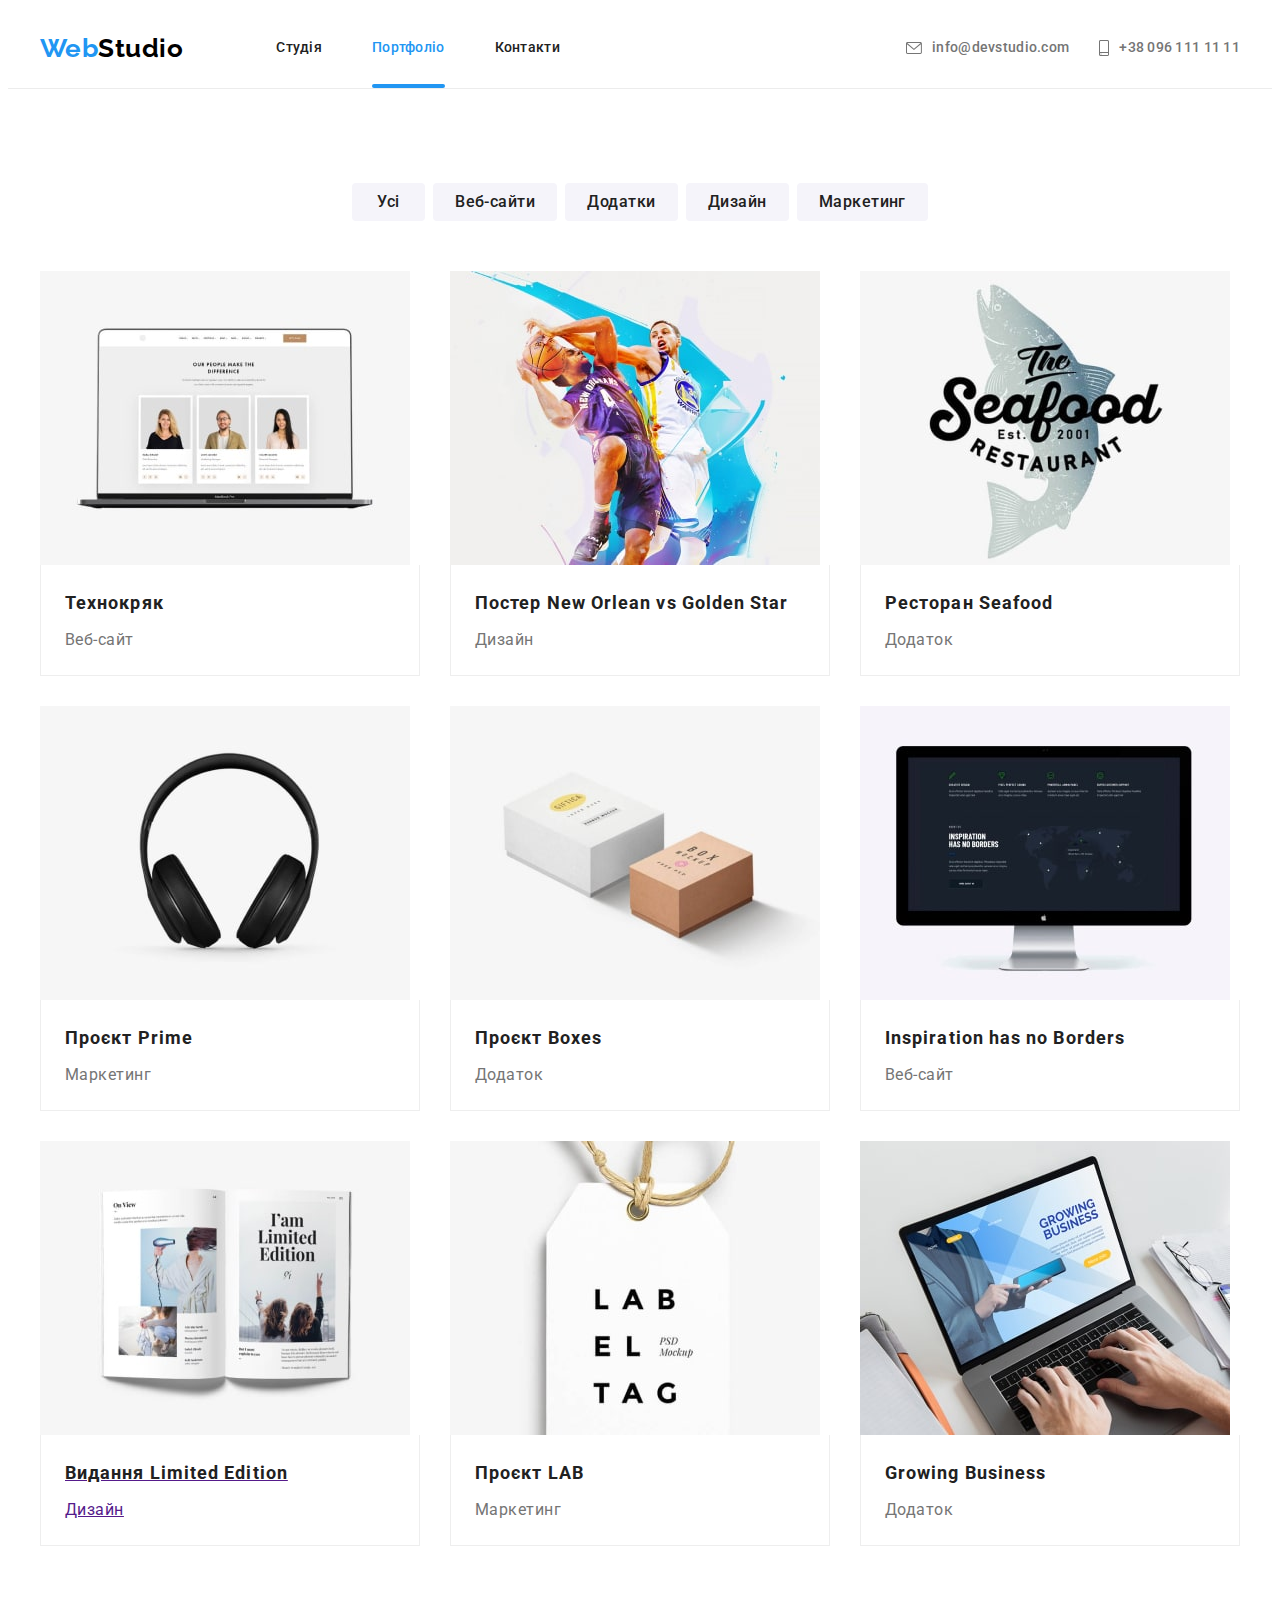
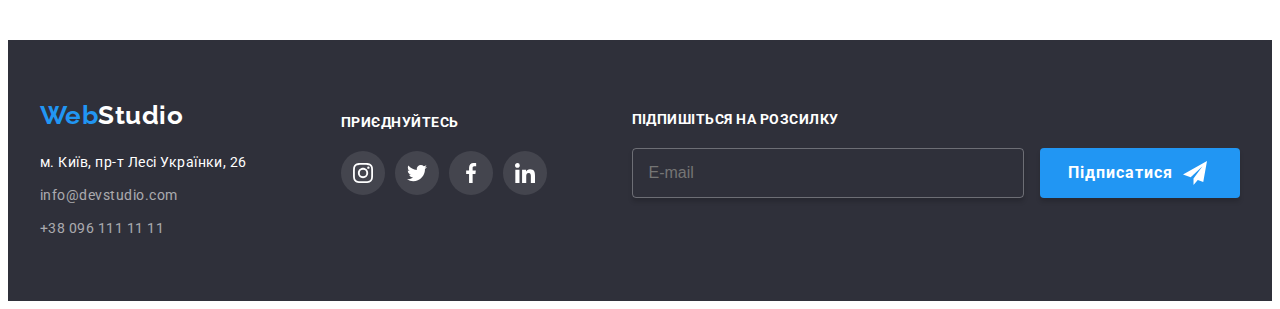
==== portfolio.html @ 0a5b75b0 "transffered files" ====
<!DOCTYPE html>
<html lang="uk">
  <head>
    <meta charset="UTF-8" />
    <meta http-equiv="X-UA-Compatible" content="IE=edge" />
    <meta name="viewport" content="width=device-width, initial-scale=1.0" />
    <title>Портфоліо</title>

    <link rel="preconnect" href="https://fonts.googleapis.com" />
    <link rel="preconnect" href="https://fonts.gstatic.com" crossorigin />
    <link
      href="https://fonts.googleapis.com/css2?family=Raleway:wght@700&family=Roboto:wght@400;500;700;900&display=swap"
      rel="stylesheet"
    />
    <link
      rel="stylesheet"
      href="https://cdnjs.cloudflare.com/ajax/libs/modern-normalize/1.1.0/modern-normalize.min.css"
      integrity="sha512-wpPYUAdjBVSE4KJnH1VR1HeZfpl1ub8YT/NKx4PuQ5NmX2tKuGu6U/JRp5y+Y8XG2tV+wKQpNHVUX03MfMFn9Q=="
      crossorigin="anonymous"
      referrerpolicy="no-referrer"
    />

    <link rel="stylesheet" href="./css/main.min.css" />
  </head>

  <body>
    <!-- Header -->
    <header class="header-page">
      <div class="container header-page__container">
        <a class="logo header-page__logo" href="./index.html"
          ><span class="logo__accent">Web</span>Studio</a
        >

        <nav>
          <ul class="header-page__list">
            <li class="header-page__item">
              <a class="header-page__link" href="./index.html">Студія</a>
            </li>
            <li class="header-page__item">
              <a class="header-page__link header-page__link--current" href="./portfolio.html"
                >Портфоліо</a
              >
            </li>
            <li class="header-page__item">
              <a class="header-page__link" href="#address">Контакти</a>
            </li>
          </ul>
        </nav>

        <ul class="header-page__list header-page__list--second">
          <li class="header-page__item header-page__item--second">
            <a class="header-page__link header-page__link--second" href="mailto:info@devstudio.com">
              <svg class="header-page__icon" width="16" height="12">
                <use href="./images/icons.svg#icon-envelope"></use>
              </svg>
              info@devstudio.com</a
            >
          </li>
          <li class="header-page__item header-page__item--second">
            <a class="header-page__link header-page__link--second" href="tel:+380961111111">
              <svg class="header-page__icon" width="10" height="16">
                <use href="./images/icons.svg#icon-smartphone"></use>
              </svg>
              <span>+38 096 111 11 11</span></a
            >
          </li>
        </ul>
      </div>
    </header>

    <!-- Portfolio section  -->
    <main>
      <section class="section-portfolio">
        <div class="container">
          <h2 class="section-portfolio__title">Портфоліо</h2>
          <!-- btn filters -->
          <ul class="filter_list">
            <li class="filter_item">
              <button class="filter_btn" type="button">Усі</button>
            </li>
            <li class="filter_item">
              <button class="filter_btn" type="button">Веб-сайти</button>
            </li>
            <li class="filter_item">
              <button class="filter_btn" type="button">Додатки</button>
            </li>
            <li class="filter_item">
              <button class="filter_btn" type="button">Дизайн</button>
            </li>
            <li class="filter_item">
              <button class="filter_btn" type="button">Маркетинг</button>
            </li>
          </ul>

          <ul class="portfolio-card__list">
            <li class="portfolio-card__item">
              <a class="portfolio-card__link" href="">
                <div class="portfolio-card__figure">
                  <img
                    class="portfolio-card__img"
                    src="./images/portfolio/portfolio-laptop.jpg"
                    alt="Ноутбук"
                    width="370"
                  />
                  <p class="portfolio-card__overlay">
                    Ресурс пропонує комплексні пропозиції з різним рівнем функціоналу та сервісів.
                    Все це дозволить відвідувачу отримати вичерпні відомості про компанію чи
                    приватну особу.
                  </p>
                </div>

                <div class="portfolio-card__body">
                  <h3 class="portfolio-card__title">Технокряк</h3>
                  <p class="portfolio-card__content">Веб-сайт</p>
                </div></a
              >
            </li>

            <li class="portfolio-card__item">
              <a class="portfolio-card__link" href="">
                <div class="portfolio-card__figure">
                  <img
                    class="portfolio-card__img"
                    src="./images/portfolio/portfolio-poster-basket.jpg"
                    alt="Баскетболісти"
                    width="370"
                  />
                  <p class="portfolio-card__overlay">
                    Ресурс пропонує комплексні пропозиції з різним рівнем функціоналу та сервісів.
                    Все це дозволить відвідувачу отримати вичерпні відомості про компанію чи
                    приватну особу.
                  </p>
                </div>
                <div class="portfolio-card__body">
                  <h3 class="portfolio-card__title">Постер New Orlean vs Golden Star</h3>
                  <p class="portfolio-card__content">Дизайн</p>
                </div></a
              >
            </li>

            <li class="portfolio-card__item">
              <a class="portfolio-card__link" href="">
                <div class="portfolio-card__figure">
                  <img
                    class="portfolio-card__img"
                    src="./images/portfolio/portfolio-restaurant.jpg"
                    alt="Ресторан Seafood"
                    width="370"
                  />
                  <p class="portfolio-card__overlay">
                    Ресурс пропонує комплексні пропозиції з різним рівнем функціоналу та сервісів.
                    Все це дозволить відвідувачу отримати вичерпні відомості про компанію чи
                    приватну особу.
                  </p>
                </div>
                <div class="portfolio-card__body">
                  <h3 class="portfolio-card__title">Ресторан Seafood</h3>
                  <p class="portfolio-card__content">Додаток</p>
                </div></a
              >
            </li>

            <li class="portfolio-card__item">
              <a class="portfolio-card__link" href="">
                <div class="portfolio-card__figure">
                  <img
                    class="portfolio-card__img"
                    src="./images/portfolio/portfolio-prime.jpg"
                    alt="Навушники"
                    width="370"
                  />
                  <p class="portfolio-card__overlay">
                    Ресурс пропонує комплексні пропозиції з різним рівнем функціоналу та сервісів.
                    Все це дозволить відвідувачу отримати вичерпні відомості про компанію чи
                    приватну особу.
                  </p>
                </div>
                <div class="portfolio-card__body">
                  <h3 class="portfolio-card__title">Проєкт Prime</h3>
                  <p class="portfolio-card__content">Маркетинг</p>
                </div></a
              >
            </li>

            <li class="portfolio-card__item">
              <a class="portfolio-card__link" href="">
                <div class="portfolio-card__figure">
                  <img
                    class="portfolio-card__img"
                    src="./images/portfolio/portfolio-boxes.jpg"
                    alt="Дві коробки"
                    width="370"
                  />
                  <p class="portfolio-card__overlay">
                    Ресурс пропонує комплексні пропозиції з різним рівнем функціоналу та сервісів.
                    Все це дозволить відвідувачу отримати вичерпні відомості про компанію чи
                    приватну особу.
                  </p>
                </div>
                <div class="portfolio-card__body">
                  <h3 class="portfolio-card__title">Проєкт Boxes</h3>
                  <p class="portfolio-card__content">Додаток</p>
                </div></a
              >
            </li>

            <li class="portfolio-card__item">
              <a class="portfolio-card__link" href="">
                <div class="portfolio-card__figure">
                  <img
                    class="portfolio-card__img"
                    src="./images/portfolio/portfolio-inspiration.jpg"
                    alt="Моноблок iMac"
                    width="370"
                  />
                  <p class="portfolio-card__overlay">
                    Ресурс пропонує комплексні пропозиції з різним рівнем функціоналу та сервісів.
                    Все це дозволить відвідувачу отримати вичерпні відомості про компанію чи
                    приватну особу.
                  </p>
                </div>
                <div class="portfolio-card__body">
                  <h3 class="portfolio-card__title">Inspiration has no Borders</h3>
                  <p class="portfolio-card__content">Веб-сайт</p>
                </div></a
              >
            </li>

            <li class="portfolio-card__item">
              <a class="741" href="">
                <div class="portfolio-card__figure">
                  <img
                    class="portfolio-card__img"
                    src="./images/portfolio/portfolio-limited-edition.jpg"
                    alt="Розгорнута книга"
                    width="370"
                  />
                  <p class="portfolio-card__overlay">
                    Ресурс пропонує комплексні пропозиції з різним рівнем функціоналу та сервісів.
                    Все це дозволить відвідувачу отримати вичерпні відомості про компанію чи
                    приватну особу.
                  </p>
                </div>
                <div class="portfolio-card__body">
                  <h3 class="portfolio-card__title">Видання Limited Edition</h3>
                  <p class="portfolio-card__content">Дизайн</p>
                </div></a
              >
            </li>

            <li class="portfolio-card__item">
              <a class="portfolio-card__link" href="">
                <div class="portfolio-card__figure">
                  <img
                    class="portfolio-card__img"
                    src="./images/portfolio/portfolio-lab.jpg"
                    alt="Бірка"
                    width="370"
                  />
                  <p class="portfolio-card__overlay">
                    Ресурс пропонує комплексні пропозиції з різним рівнем функціоналу та сервісів.
                    Все це дозволить відвідувачу отримати вичерпні відомості про компанію чи
                    приватну особу.
                  </p>
                </div>
                <div class="portfolio-card__body">
                  <h3 class="portfolio-card__title">Проєкт LAB</h3>
                  <p class="portfolio-card__content">Маркетинг</p>
                </div></a
              >
            </li>

            <li class="portfolio-card__item">
              <a class="portfolio-card__link" href="">
                <div class="portfolio-card__figure">
                  <img
                    class="portfolio-card__img"
                    src="./images/portfolio/portfolio-growing.jpg"
                    alt="Ноутбук"
                    width="370"
                  />
                  <p class="portfolio-card__overlay">
                    Ресурс пропонує комплексні пропозиції з різним рівнем функціоналу та сервісів.
                    Все це дозволить відвідувачу отримати вичерпні відомості про компанію чи
                    приватну особу.
                  </p>
                </div>
                <div class="portfolio-card__body">
                  <h3 class="portfolio-card__title">Growing Business</h3>
                  <p class="portfolio-card__content">Додаток</p>
                </div></a
              >
            </li>
          </ul>
        </div>
      </section>
    </main>

    <!-- Section Footer -->
    <footer class="footer-page">
      <div class="container footer-page__container">
        <!-- Group adress -->
        <div class="address__wrap">
          <a class="logo footer-page__logo" href="./index.html"
            ><span class="logo__accent">Web</span>Studio</a
          >
          <address id="address">
            <ul class="address__list">
              <li class="address__item">
                <a
                  class="addres__link addres__link--map"
                  href="https://goo.gl/maps/1251z9xFFSoEzvaf6"
                  target="_blank"
                  rel="noreferrer noopener, nofollow"
                  >м. Київ, пр-т Лесі Українки, 26</a
                >
              </li>

              <li class="address__item">
                <a class="addres__link" href="mailto:info@devstudio.com">info@devstudio.com</a>
              </li>

              <li class="address__item">
                <a class="addres__link" href="tel:+380961111111">+38 096 111 11 11</a>
              </li>
            </ul>
          </address>
        </div>

        <!-- Group socials -->
        <div class="socials-footer__wrap">
          <h3 class="socials-footer__title">Приєднуйтесь</h3>

          <ul class="socials__list">
            <li class="socials__item">
              <a class="socials__link" href="" aria-label="Instagramm">
                <svg class="socials__icon">
                  <use href="./images/icons.svg#icon-instagram"></use>
                </svg>
              </a>
            </li>

            <li class="socials__item">
              <a class="socials__link" href="" aria-label="Twiter">
                <svg class="socials__icon">
                  <use href="./images/icons.svg#icon-twitter"></use>
                </svg>
              </a>
            </li>

            <li class="socials__item">
              <a class="socials__link" href="" aria-label="Facebook">
                <svg class="socials__icon">
                  <use href="./images/icons.svg#icon-facebook"></use>
                </svg>
              </a>
            </li>

            <li class="socials__item">
              <a class="socials__link" href="" aria-label="Linkedin">
                <svg class="socials__icon">
                  <use href="./images/icons.svg#icon-linkedin"></use>
                </svg>
              </a>
            </li>
          </ul>
        </div>

        <!-- Group subscribe -->
        <div class="form-footer__wrap">
          <h3 class="form-footer__title">Підпишіться на розсилку</h3>

          <form name="subscribe">
            <label class="form-footer__label" for="user-email">E-mail</label>

            <input
              class="form-footer__input"
              type="email"
              name="email"
              id="user-email"
              placeholder="E-mail"
            />

            <button class="form-footer__button" type="submit">
              Підписатися
              <svg class="form-footer__icon-button" width="24" height="24">
                <use href="./images/icons.svg#icon-send"></use>
              </svg>
            </button>
          </form>
        </div>
      </div>
    </footer>
  </body>
</html>
---- css/main.min.css ----
body{font-family:roboto,sans-serif;letter-spacing:.03em;color:#757575}h1,h2,h3,h4,h4,h5,h6,p{margin-top:0;margin-bottom:0}.portfolio-card__img,.card-team__img,.card-what__img{display:block;max-width:100%}.portfolio-card__list,.filter_list,.address__list,.card-client__list,.card-team__list,.card-what__list,.card-benefit__list,.header-page__list,.socials__list{padding:0;margin:0;list-style:none}.portfolio-card__link,.addres__link,.card-client__link,.logo,.header-page__link,.socials__link{text-decoration:none}.section-portfolio__title,.license__input,.form-footer__label,.section-benefits__title{position:absolute;white-space:nowrap;width:1px;height:1px;overflow:hidden;border:0;padding:0;clip:rect(0 0 0 0);-webkit-clip-path:inset(50%);clip-path:inset(50%);margin:-1px}.section-portfolio,.section-clients,.section-team,.section-what,.section-benefits{padding-top:94px;padding-bottom:94px}.form-footer__title,.socials-footer__title,.section-clients__title,.section-team__title,.section-what__title{margin-bottom:50px;color:#212121;font-weight:700;font-size:36px;line-height:1.17;text-align:center}.button,.filter_btn,.button--primary,.modal-window__button-send,.form-footer__button,.hero__button{min-width:73px;padding:6px 22px;color:#212121;font-weight:500;font-size:16px;line-height:1.62;text-align:center;font-family:inherit;letter-spacing:inherit;background-color:#f5f4fa;cursor:pointer;border:none;border-radius:4px}.button--primary,.modal-window__button-send,.form-footer__button,.hero__button{color:#fff;background-color:#2196f3;letter-spacing:.06em;transition:background-color 250ms cubic-bezier(0.4, 0, 0.2, 1)}.button--primary:hover,.modal-window__button-send:hover,.form-footer__button:hover,.hero__button:hover,.button--primary:focus,.modal-window__button-send:focus,.form-footer__button:focus,.hero__button:focus{background-color:#188ce8}.container{padding-left:15px;padding-right:15px;margin-left:auto;margin-right:auto;width:1200px}.socials__list{display:inline-flex}.socials__item:not(:last-child){margin-right:10px}.socials__link{display:inline-flex;justify-content:center;align-items:center;color:#fff;background-color:rgba(255,255,255,.1);width:44px;height:44px;border-radius:50%;transition:color 250ms cubic-bezier(0.4, 0, 0.2, 1),background-color 250ms cubic-bezier(0.4, 0, 0.2, 1)}.socials__link:hover,.socials__link:focus{background-color:#2196f3}.socials__icon{fill:currentColor;width:20px;height:20px}.header-page{background-color:#fff;border-bottom:1px solid #ececec}.header-page__container{display:flex;align-items:center}.header-page__logo{margin-right:93px}.header-page__list{display:flex;font-weight:500;font-size:14px;line-height:1.14;letter-spacing:.02em}.header-page__item:not(:last-child){margin-right:50px}.header-page__link{display:block;padding-top:32px;padding-bottom:32px;color:#212121;transition:color 250ms cubic-bezier(0.4, 0, 0.2, 1)}.header-page__link:hover,.header-page__link:focus{color:#2196f3}.header-page__icon{margin-right:10px;fill:currentColor}.header-page__link--current{position:relative;color:#2196f3}.header-page__link--current::after{content:"";position:absolute;left:0;bottom:0;display:block;width:100%;height:4px;border-radius:2px;background-color:currentColor}.header-page__list--second{margin-left:auto}.header-page__item--second:not(:last-child){margin-right:30px}.header-page__link--second{color:#757575;display:flex;align-items:center}.logo{color:#000;font-family:raleway,sans-serif;font-weight:700;font-size:26px;line-height:1.19}.logo__accent{color:#2196f3}.hero{text-align:center;letter-spacing:.06em;background-color:#2f303a;background-image:linear-gradient(rgba(47, 48, 58, 0.4), rgba(47, 48, 58, 0.4)),url(../images/hero-background.jpg);background-repeat:no-repeat;background-position:center;background-size:cover;margin:0 auto;max-width:1600px}.hero__container{display:inline-block;padding:200px 252px}.hero__title{margin-top:0;margin-bottom:30px;color:#fff;font-weight:900;font-size:44px;line-height:1.36;text-transform:uppercase}.hero__button{padding:10px 32px;font-weight:700;font-size:16px;line-height:1.88;box-shadow:0px 4px 4px rgba(0, 0, 0, 0.15)}.section-benefits{padding-bottom:0}.card-benefit__list{display:flex;font-size:14px;line-height:1.71}.card-benefit__item:not(:last-child){margin-right:30px}.card-benefit__icon{width:70px;height:70px}.card-benefit__title{margin-bottom:10px;color:#212121;font-weight:700;font-size:14px;line-height:1.14;text-transform:uppercase}.card-benefit__figure{display:inline-flex;justify-content:center;align-items:center;margin-bottom:30px;width:270px;height:120px;border-radius:4px;background-color:#f5f4fa}.card-what__list{display:flex;justify-content:space-between}.card-what__item{position:relative}.card-what__title{position:absolute;left:0;bottom:0;width:100%;padding:27px 5px;font-weight:700;font-size:14px;line-height:1.14;text-align:center;text-transform:uppercase;color:#fff;background:rgba(47,48,58,.8)}.section-team{font-size:16px;line-height:1.19;background-color:#f5f4fa}.card-team__list{display:flex;justify-content:space-between}.card-team__caption{padding:30px 10px;text-align:center}.card-team__title{margin-bottom:10px;color:#212121;font-size:16px;line-height:1.19;font-weight:500}.card-team__item{background-color:#fff;border-bottom-right-radius:4px;border-bottom-left-radius:4px;box-shadow:0px 1px 3px rgba(0, 0, 0, 0.12), 0px 1px 1px rgba(0, 0, 0, 0.14),  0px 2px 1px rgba(0, 0, 0, 0.2)}.card-team__content{margin-bottom:16px}.card-team__link-socials{color:#afb1b8}.card-team__link-socials:hover,.card-team__link-socials:focus{color:#fff}.card-client__list{display:flex}.card-client__item:not(:last-child){margin-right:30px}.card-client__icon{fill:currentColor;width:106px;height:60px}.card-client__link{display:inline-flex;justify-content:center;align-items:center;color:#afb1b8;width:170px;height:92px;border:1px solid #afb1b8;border-radius:4px;transition:color 250ms cubic-bezier(0.4, 0, 0.2, 1),border-color 250ms cubic-bezier(0.4, 0, 0.2, 1)}.card-client__link:hover,.card-client__link:focus{color:#2196f3;border-color:#2196f3}.footer-page{padding-top:60px;padding-bottom:60px;background-color:#2f303a;margin:0 auto}.footer-page__container{display:flex}.footer-page__logo{margin-bottom:20px;display:inline-block;color:#fff}.address__wrap{width:231px}.address__item:not(:last-child){margin-bottom:9px}.addres__link{color:rgba(255,255,255,.6);font-size:14px;line-height:1.71;font-style:normal;transition:color 250ms cubic-bezier(0.4, 0, 0.2, 1)}.addres__link:hover,.addres__link:focus{color:#2196f3}.addres__link--map{color:#fff}.socials-footer__wrap{width:206px;padding-top:15px;margin-left:70px}.socials-footer__title{margin-bottom:20px;font-weight:700;font-size:14px;line-height:1.14;text-transform:uppercase;text-align:left;color:#fff}.form-footer__wrap{padding-top:12px;margin-left:auto}.form-footer__title{margin-bottom:20px;font-weight:700;font-size:14px;line-height:1.14;text-transform:uppercase;text-align:left;color:#fff}.form-footer__input{padding:14px 16px;width:358px;border:1px solid rgba(255,255,255,.3);box-shadow:0px 4px 4px rgba(0,0,0,.15);border-radius:4px;font-size:16px;line-height:1.25;color:rgba(255,255,255,.6);background-color:rgba(0,0,0,0);outline:none;transition:border-color 250ms cubic-bezier(0.4, 0, 0.2, 1)}.form-footer__input:hover,.form-footer__input:focus{border-color:#2196f3}.form-footer__button{display:inline-flex;align-items:center;width:200px;margin-left:12px;padding:10px 28px;font-weight:700;font-size:16px;line-height:1.88;box-shadow:0px 4px 4px rgba(0,0,0,.15);transition:border-color 250ms cubic-bezier(0.4, 0, 0.2, 1)}.form-footer__icon-button{margin-left:10px;fill:currentColor}.backdrop{position:fixed;top:0;left:0;width:100%;height:100%;background-color:rgba(0,0,0,.2);visibility:visible;opacity:1;pointer-events:auto;transition:opacity 500ms cubic-bezier(0.4, 0, 0.2, 1),visibility 500ms cubic-bezier(0.4, 0, 0.2, 1)}.backdrop.is-hidden{visibility:collapse;opacity:0;pointer-events:none}.backdrop.is-hidden .modal-window{transform:translate(-50%, -50%) scale(0.9)}.modal-window{position:absolute;top:50%;left:50%;transform:translate(-50%, -50%) scale(1);width:528px;height:581px;padding:40px;background:#fff;box-shadow:0px 1px 3px rgba(0, 0, 0, 0.12), 0px 1px 1px rgba(0, 0, 0, 0.14), 0px 2px 1px rgba(0, 0, 0, 0.2);border-radius:4px;transition:transform 250ms cubic-bezier(0.4, 0, 0.2, 1)}.modal-window__btn-close{position:absolute;right:17px;top:17px;width:30px;height:30px;color:#000;background-color:inherit;border:1px solid rgba(0,0,0,.1);border-radius:50%;transition:color 250ms cubic-bezier(0.4, 0, 0.2, 1)}.modal-window__btn-close:hover,.modal-window__btn-close:focus{color:#2196f3;cursor:pointer}.modal-window__icon-close{width:11px;height:11px;fill:currentColor}.modal-window__title{margin-bottom:12px;font-weight:700;font-size:20px;line-height:1.15;text-align:center;letter-spacing:.03em;color:#212121}.modal-window__wrap{display:flex;flex-direction:column;margin-bottom:30px}.modal-window__label{display:block;margin-bottom:4px;font-size:12px;line-height:1.17;letter-spacing:.01em}.modal-window__wrap-input{position:relative;margin-bottom:10px}.modal-window__input{padding:12px 9px 12px 42px;width:100%;border:1px solid rgba(33,33,33,.2);border-radius:4px;font-size:12px;line-height:1.17;letter-spacing:.01em;color:#757575;transition:border-color 250ms cubic-bezier(0.4, 0, 0.2, 1);outline:none}.modal-window__input:hover,.modal-window__input:focus{border-color:#2196f3}.modal-window__icon-input{position:absolute;left:12px;top:50%;transform:translateY(-50%);fill:#212121;transition:fill 250ms cubic-bezier(0.4, 0, 0.2, 1)}.modal-window__input:hover+.modal-window__icon-input,.modal-window__input:focus+.modal-window__icon-input{fill:#2196f3}.modal-window__input-comment{height:120px;margin-bottom:20px;padding:12px 16px;resize:none}.modal-window__input-comment::-moz-placeholder{font-size:12px;line-height:1.17;letter-spacing:.01em;color:rgba(117,117,117,.5)}.modal-window__input-comment:-ms-input-placeholder{font-size:12px;line-height:1.17;letter-spacing:.01em;color:rgba(117,117,117,.5)}.modal-window__input-comment::placeholder{font-size:12px;line-height:1.17;letter-spacing:.01em;color:rgba(117,117,117,.5)}.modal-window__button-send{display:block;margin:30px auto 0 auto;padding:10px 52px;font-weight:700;font-size:16px;line-height:1.88;box-shadow:0px 4px 4px rgba(0,0,0,.15)}.license__wrap{display:flex;margin-left:12px;font-size:14px;line-height:1.71;letter-spacing:.03em}.license__link{color:#2196f3}.license__input{-moz-appearance:none;-webkit-appearance:none;appearance:none}.license__label{display:inline-flex;align-items:center;-webkit-user-select:none;-moz-user-select:none;-ms-user-select:none;user-select:none}.license__icon-checkbox{margin-right:7px}.license__input:checked+.license__label .license__icon-checkbox{box-shadow:0px 4px 4px rgba(0,0,0,.25)}.license__icon-checkbox--checken{opacity:0}.license__input:checked+.license__label .license__icon-checkbox--checken{opacity:1}.license__icon-checkbox--nochecken{opacity:1}.license__input:checked+.license__label .license__icon-checkbox--nochecken{opacity:0}.filter_list{display:flex;justify-content:center;margin-bottom:50px}.filter_item:not(:last-child){margin-right:8px}.filter_btn{transition:color 250ms cubic-bezier(0.4, 0, 0.2, 1),background-color 250ms cubic-bezier(0.4, 0, 0.2, 1),box-shadow 250ms cubic-bezier(0.4, 0, 0.2, 1)}.filter_btn:hover,.filter_btn:focus{color:#fff;background-color:#2196f3;box-shadow:0px 3px 1px rgba(0, 0, 0, 0.1), 0px 1px 2px rgba(0, 0, 0, 0.08), 0px 2px 2px rgba(0, 0, 0, 0.12)}.portfolio-card__list{display:flex;flex-wrap:wrap;gap:30px;font-size:16px;line-height:1.88}.portfolio-card__item{flex-basis:calc((100% - 60px)/3)}.portfolio-card__link{display:block;transition:box-shadow 250ms cubic-bezier(0.4, 0, 0.2, 1)}.portfolio-card__link:visited{color:inherit}.portfolio-card__link:hover,.portfolio-card__link:focus{box-shadow:0px 1px 1px rgba(0, 0, 0, 0.12), 0px 4px 4px rgba(0, 0, 0, 0.06), 1px 4px 6px rgba(0, 0, 0, 0.16)}.portfolio-card__body{padding:20px 24px;margin:0;border-left:1px solid #eee;border-right:1px solid #eee;border-bottom:1px solid #eee}.portfolio-card__figure{position:relative;overflow:hidden}.portfolio-card__overlay{position:absolute;left:0;bottom:0;width:100%;height:100%;padding:24px;font-size:18px;line-height:1.56;color:#fff;background-color:rgba(33,150,243,.9);transform:translateY(101%);transition:transform 250ms cubic-bezier(0.4, 0, 0.2, 1)}.portfolio-card__link:hover .portfolio-card__overlay,.portfolio-card__link:focus .portfolio-card__overlay{transform:translateY(0)}.portfolio-card__title{color:#212121;font-weight:700;font-size:18px;line-height:2;letter-spacing:.06em;margin-bottom:4px}/*# sourceMappingURL=main.min.css.map */
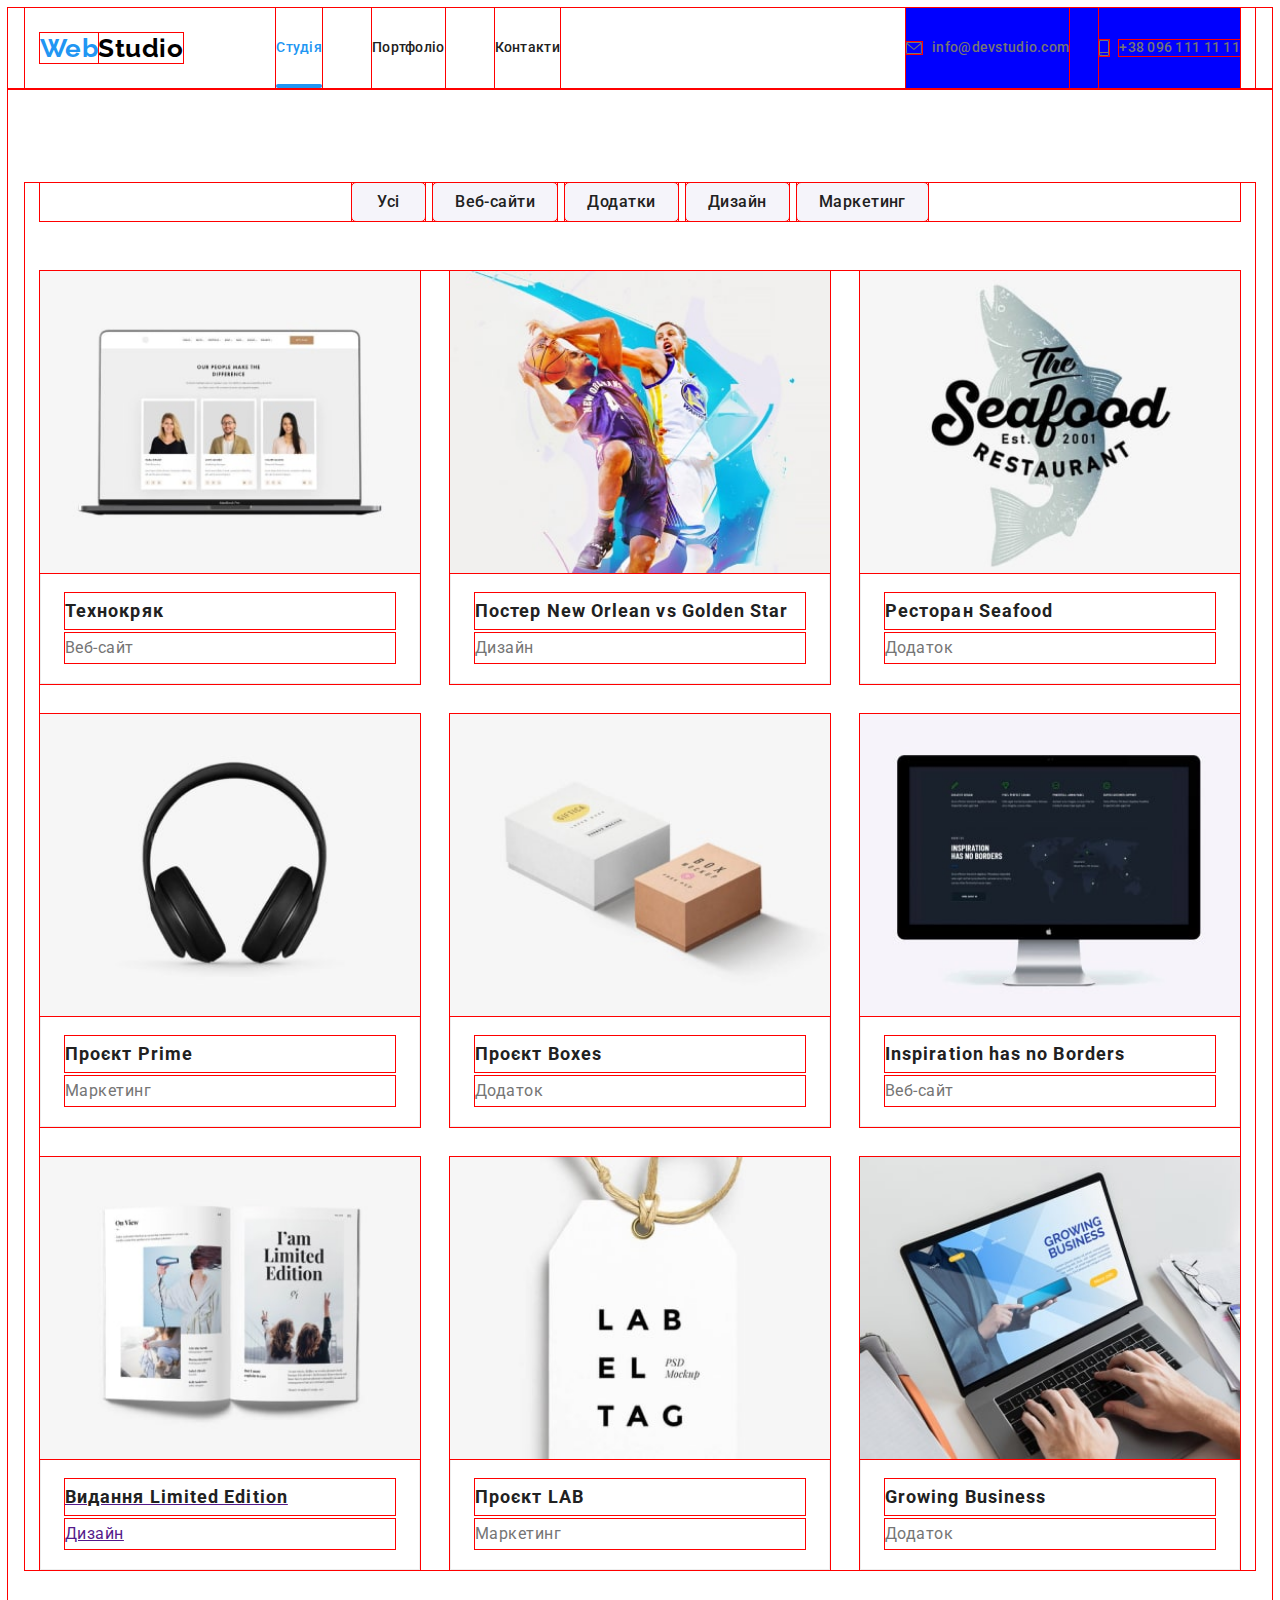
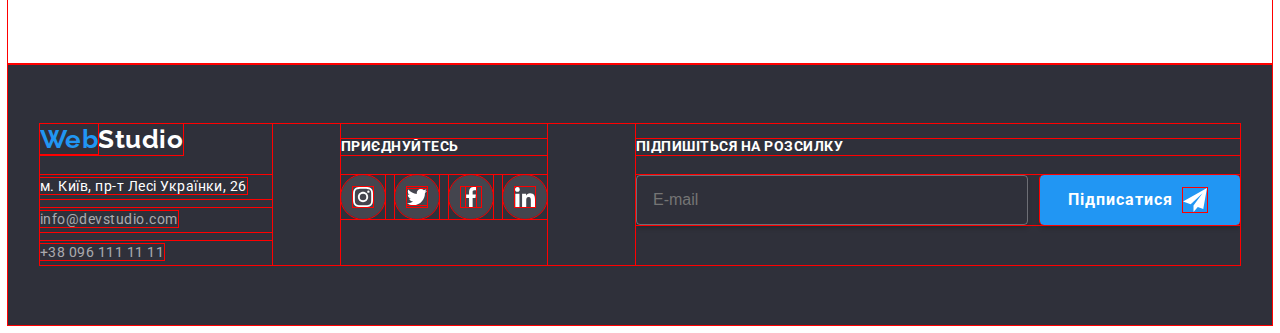
==== commit fab21d8e: "change header from desktop and tablet" ====
--- a/portfolio.html
+++ b/portfolio.html
@@ -30,41 +30,45 @@
         <a class="logo header-page__logo" href="./index.html"
           ><span class="logo__accent">Web</span>Studio</a
         >
-
-        <nav>
-          <ul class="header-page__list">
-            <li class="header-page__item">
-              <a class="header-page__link" href="./index.html">Студія</a>
-            </li>
-            <li class="header-page__item">
-              <a class="header-page__link header-page__link--current" href="./portfolio.html"
-                >Портфоліо</a
-              >
-            </li>
-            <li class="header-page__item">
-              <a class="header-page__link" href="#address">Контакти</a>
+        <div class="header-page__menu">
+          <nav>
+            <ul class="header-page__list">
+              <li class="header-page__item">
+                <a class="header-page__link header-page__link--current" href="./index.html"
+                  >Студія</a
+                >
+              </li>
+              <li class="header-page__item">
+                <a class="header-page__link" href="./portfolio.html">Портфоліо</a>
+              </li>
+              <li class="header-page__item">
+                <a class="header-page__link" href="#address">Контакти</a>
+              </li>
+            </ul>
+          </nav>
+
+          <ul class="header-page__list header-page__list--second">
+            <li class="header-page__item header-page__item--second">
+              <a
+                class="header-page__link header-page__link--second"
+                href="mailto:info@devstudio.com"
+              >
+                <svg class="header-page__icon" width="16" height="12">
+                  <use href="./images/icons.svg#icon-envelope"></use>
+                </svg>
+                info@devstudio.com</a
+              >
+            </li>
+            <li class="header-page__item header-page__item--second">
+              <a class="header-page__link header-page__link--second" href="tel:+380961111111">
+                <svg class="header-page__icon" width="10" height="16">
+                  <use href="./images/icons.svg#icon-smartphone"></use>
+                </svg>
+                <span>+38 096 111 11 11</span></a
+              >
             </li>
           </ul>
-        </nav>
-
-        <ul class="header-page__list header-page__list--second">
-          <li class="header-page__item header-page__item--second">
-            <a class="header-page__link header-page__link--second" href="mailto:info@devstudio.com">
-              <svg class="header-page__icon" width="16" height="12">
-                <use href="./images/icons.svg#icon-envelope"></use>
-              </svg>
-              info@devstudio.com</a
-            >
-          </li>
-          <li class="header-page__item header-page__item--second">
-            <a class="header-page__link header-page__link--second" href="tel:+380961111111">
-              <svg class="header-page__icon" width="10" height="16">
-                <use href="./images/icons.svg#icon-smartphone"></use>
-              </svg>
-              <span>+38 096 111 11 11</span></a
-            >
-          </li>
-        </ul>
+        </div>
       </div>
     </header>
 
@@ -299,78 +303,80 @@
     <!-- Section Footer -->
     <footer class="footer-page">
       <div class="container footer-page__container">
-        <!-- Group adress -->
-        <div class="address__wrap">
-          <a class="logo footer-page__logo" href="./index.html"
-            ><span class="logo__accent">Web</span>Studio</a
-          >
-          <address id="address">
-            <ul class="address__list">
-              <li class="address__item">
-                <a
-                  class="addres__link addres__link--map"
-                  href="https://goo.gl/maps/1251z9xFFSoEzvaf6"
-                  target="_blank"
-                  rel="noreferrer noopener, nofollow"
-                  >м. Київ, пр-т Лесі Українки, 26</a
-                >
-              </li>
-
-              <li class="address__item">
-                <a class="addres__link" href="mailto:info@devstudio.com">info@devstudio.com</a>
-              </li>
-
-              <li class="address__item">
-                <a class="addres__link" href="tel:+380961111111">+38 096 111 11 11</a>
+        <div class="footer-page__wrap">
+          <!-- Group adress -->
+          <div class="footer-page__address">
+            <a class="logo footer-page__logo" href="./index.html"
+              ><span class="logo__accent">Web</span>Studio</a
+            >
+            <address class="address" id="address">
+              <ul class="address__list">
+                <li class="address__item">
+                  <a
+                    class="addres__link addres__link--map"
+                    href="https://goo.gl/maps/1251z9xFFSoEzvaf6"
+                    target="_blank"
+                    rel="noreferrer noopener, nofollow"
+                    >м. Київ, пр-т Лесі Українки, 26</a
+                  >
+                </li>
+
+                <li class="address__item">
+                  <a class="addres__link" href="mailto:info@devstudio.com">info@devstudio.com</a>
+                </li>
+
+                <li class="address__item">
+                  <a class="addres__link" href="tel:+380961111111">+38 096 111 11 11</a>
+                </li>
+              </ul>
+            </address>
+          </div>
+
+          <!-- Group socials -->
+          <div class="footer-page__socials socials-footer">
+            <h3 class="socials-footer__title">Приєднуйтесь</h3>
+
+            <ul class="socials__list socials-footer__list">
+              <li class="socials__item">
+                <a class="socials__link" href="" aria-label="Instagramm">
+                  <svg class="socials__icon">
+                    <use href="./images/icons.svg#icon-instagram"></use>
+                  </svg>
+                </a>
+              </li>
+
+              <li class="socials__item">
+                <a class="socials__link" href="" aria-label="Twiter">
+                  <svg class="socials__icon">
+                    <use href="./images/icons.svg#icon-twitter"></use>
+                  </svg>
+                </a>
+              </li>
+
+              <li class="socials__item">
+                <a class="socials__link" href="" aria-label="Facebook">
+                  <svg class="socials__icon">
+                    <use href="./images/icons.svg#icon-facebook"></use>
+                  </svg>
+                </a>
+              </li>
+
+              <li class="socials__item">
+                <a class="socials__link" href="" aria-label="Linkedin">
+                  <svg class="socials__icon">
+                    <use href="./images/icons.svg#icon-linkedin"></use>
+                  </svg>
+                </a>
               </li>
             </ul>
-          </address>
+          </div>
         </div>
 
-        <!-- Group socials -->
-        <div class="socials-footer__wrap">
-          <h3 class="socials-footer__title">Приєднуйтесь</h3>
-
-          <ul class="socials__list">
-            <li class="socials__item">
-              <a class="socials__link" href="" aria-label="Instagramm">
-                <svg class="socials__icon">
-                  <use href="./images/icons.svg#icon-instagram"></use>
-                </svg>
-              </a>
-            </li>
-
-            <li class="socials__item">
-              <a class="socials__link" href="" aria-label="Twiter">
-                <svg class="socials__icon">
-                  <use href="./images/icons.svg#icon-twitter"></use>
-                </svg>
-              </a>
-            </li>
-
-            <li class="socials__item">
-              <a class="socials__link" href="" aria-label="Facebook">
-                <svg class="socials__icon">
-                  <use href="./images/icons.svg#icon-facebook"></use>
-                </svg>
-              </a>
-            </li>
-
-            <li class="socials__item">
-              <a class="socials__link" href="" aria-label="Linkedin">
-                <svg class="socials__icon">
-                  <use href="./images/icons.svg#icon-linkedin"></use>
-                </svg>
-              </a>
-            </li>
-          </ul>
-        </div>
-
         <!-- Group subscribe -->
-        <div class="form-footer__wrap">
+        <div class="footer-page__form form-footer">
           <h3 class="form-footer__title">Підпишіться на розсилку</h3>
 
-          <form name="subscribe">
+          <form class="form-footer__wrap" name="subscribe">
             <label class="form-footer__label" for="user-email">E-mail</label>
 
             <input
--- a/css/main.min.css
+++ b/css/main.min.css
@@ -1 +1 @@
-body{font-family:roboto,sans-serif;letter-spacing:.03em;color:#757575}h1,h2,h3,h4,h4,h5,h6,p{margin-top:0;margin-bottom:0}.portfolio-card__img,.card-team__img,.card-what__img{display:block;max-width:100%}.portfolio-card__list,.filter_list,.address__list,.card-client__list,.card-team__list,.card-what__list,.card-benefit__list,.header-page__list,.socials__list{padding:0;margin:0;list-style:none}.portfolio-card__link,.addres__link,.card-client__link,.logo,.header-page__link,.socials__link{text-decoration:none}.section-portfolio__title,.license__input,.form-footer__label,.section-benefits__title{position:absolute;white-space:nowrap;width:1px;height:1px;overflow:hidden;border:0;padding:0;clip:rect(0 0 0 0);-webkit-clip-path:inset(50%);clip-path:inset(50%);margin:-1px}.section-portfolio,.section-clients,.section-team,.section-what,.section-benefits{padding-top:94px;padding-bottom:94px}.form-footer__title,.socials-footer__title,.section-clients__title,.section-team__title,.section-what__title{margin-bottom:50px;color:#212121;font-weight:700;font-size:36px;line-height:1.17;text-align:center}.button,.filter_btn,.button--primary,.modal-window__button-send,.form-footer__button,.hero__button{min-width:73px;padding:6px 22px;color:#212121;font-weight:500;font-size:16px;line-height:1.62;text-align:center;font-family:inherit;letter-spacing:inherit;background-color:#f5f4fa;cursor:pointer;border:none;border-radius:4px}.button--primary,.modal-window__button-send,.form-footer__button,.hero__button{color:#fff;background-color:#2196f3;letter-spacing:.06em;transition:background-color 250ms cubic-bezier(0.4, 0, 0.2, 1)}.button--primary:hover,.modal-window__button-send:hover,.form-footer__button:hover,.hero__button:hover,.button--primary:focus,.modal-window__button-send:focus,.form-footer__button:focus,.hero__button:focus{background-color:#188ce8}.container{padding-left:15px;padding-right:15px;margin-left:auto;margin-right:auto;width:1200px}.socials__list{display:inline-flex}.socials__item:not(:last-child){margin-right:10px}.socials__link{display:inline-flex;justify-content:center;align-items:center;color:#fff;background-color:rgba(255,255,255,.1);width:44px;height:44px;border-radius:50%;transition:color 250ms cubic-bezier(0.4, 0, 0.2, 1),background-color 250ms cubic-bezier(0.4, 0, 0.2, 1)}.socials__link:hover,.socials__link:focus{background-color:#2196f3}.socials__icon{fill:currentColor;width:20px;height:20px}.header-page{background-color:#fff;border-bottom:1px solid #ececec}.header-page__container{display:flex;align-items:center}.header-page__logo{margin-right:93px}.header-page__list{display:flex;font-weight:500;font-size:14px;line-height:1.14;letter-spacing:.02em}.header-page__item:not(:last-child){margin-right:50px}.header-page__link{display:block;padding-top:32px;padding-bottom:32px;color:#212121;transition:color 250ms cubic-bezier(0.4, 0, 0.2, 1)}.header-page__link:hover,.header-page__link:focus{color:#2196f3}.header-page__icon{margin-right:10px;fill:currentColor}.header-page__link--current{position:relative;color:#2196f3}.header-page__link--current::after{content:"";position:absolute;left:0;bottom:0;display:block;width:100%;height:4px;border-radius:2px;background-color:currentColor}.header-page__list--second{margin-left:auto}.header-page__item--second:not(:last-child){margin-right:30px}.header-page__link--second{color:#757575;display:flex;align-items:center}.logo{color:#000;font-family:raleway,sans-serif;font-weight:700;font-size:26px;line-height:1.19}.logo__accent{color:#2196f3}.hero{text-align:center;letter-spacing:.06em;background-color:#2f303a;background-image:linear-gradient(rgba(47, 48, 58, 0.4), rgba(47, 48, 58, 0.4)),url(../images/hero-background.jpg);background-repeat:no-repeat;background-position:center;background-size:cover;margin:0 auto;max-width:1600px}.hero__container{display:inline-block;padding:200px 252px}.hero__title{margin-top:0;margin-bottom:30px;color:#fff;font-weight:900;font-size:44px;line-height:1.36;text-transform:uppercase}.hero__button{padding:10px 32px;font-weight:700;font-size:16px;line-height:1.88;box-shadow:0px 4px 4px rgba(0, 0, 0, 0.15)}.section-benefits{padding-bottom:0}.card-benefit__list{display:flex;font-size:14px;line-height:1.71}.card-benefit__item:not(:last-child){margin-right:30px}.card-benefit__icon{width:70px;height:70px}.card-benefit__title{margin-bottom:10px;color:#212121;font-weight:700;font-size:14px;line-height:1.14;text-transform:uppercase}.card-benefit__figure{display:inline-flex;justify-content:center;align-items:center;margin-bottom:30px;width:270px;height:120px;border-radius:4px;background-color:#f5f4fa}.card-what__list{display:flex;justify-content:space-between}.card-what__item{position:relative}.card-what__title{position:absolute;left:0;bottom:0;width:100%;padding:27px 5px;font-weight:700;font-size:14px;line-height:1.14;text-align:center;text-transform:uppercase;color:#fff;background:rgba(47,48,58,.8)}.section-team{font-size:16px;line-height:1.19;background-color:#f5f4fa}.card-team__list{display:flex;justify-content:space-between}.card-team__caption{padding:30px 10px;text-align:center}.card-team__title{margin-bottom:10px;color:#212121;font-size:16px;line-height:1.19;font-weight:500}.card-team__item{background-color:#fff;border-bottom-right-radius:4px;border-bottom-left-radius:4px;box-shadow:0px 1px 3px rgba(0, 0, 0, 0.12), 0px 1px 1px rgba(0, 0, 0, 0.14),  0px 2px 1px rgba(0, 0, 0, 0.2)}.card-team__content{margin-bottom:16px}.card-team__link-socials{color:#afb1b8}.card-team__link-socials:hover,.card-team__link-socials:focus{color:#fff}.card-client__list{display:flex}.card-client__item:not(:last-child){margin-right:30px}.card-client__icon{fill:currentColor;width:106px;height:60px}.card-client__link{display:inline-flex;justify-content:center;align-items:center;color:#afb1b8;width:170px;height:92px;border:1px solid #afb1b8;border-radius:4px;transition:color 250ms cubic-bezier(0.4, 0, 0.2, 1),border-color 250ms cubic-bezier(0.4, 0, 0.2, 1)}.card-client__link:hover,.card-client__link:focus{color:#2196f3;border-color:#2196f3}.footer-page{padding-top:60px;padding-bottom:60px;background-color:#2f303a;margin:0 auto}.footer-page__container{display:flex}.footer-page__logo{margin-bottom:20px;display:inline-block;color:#fff}.address__wrap{width:231px}.address__item:not(:last-child){margin-bottom:9px}.addres__link{color:rgba(255,255,255,.6);font-size:14px;line-height:1.71;font-style:normal;transition:color 250ms cubic-bezier(0.4, 0, 0.2, 1)}.addres__link:hover,.addres__link:focus{color:#2196f3}.addres__link--map{color:#fff}.socials-footer__wrap{width:206px;padding-top:15px;margin-left:70px}.socials-footer__title{margin-bottom:20px;font-weight:700;font-size:14px;line-height:1.14;text-transform:uppercase;text-align:left;color:#fff}.form-footer__wrap{padding-top:12px;margin-left:auto}.form-footer__title{margin-bottom:20px;font-weight:700;font-size:14px;line-height:1.14;text-transform:uppercase;text-align:left;color:#fff}.form-footer__input{padding:14px 16px;width:358px;border:1px solid rgba(255,255,255,.3);box-shadow:0px 4px 4px rgba(0,0,0,.15);border-radius:4px;font-size:16px;line-height:1.25;color:rgba(255,255,255,.6);background-color:rgba(0,0,0,0);outline:none;transition:border-color 250ms cubic-bezier(0.4, 0, 0.2, 1)}.form-footer__input:hover,.form-footer__input:focus{border-color:#2196f3}.form-footer__button{display:inline-flex;align-items:center;width:200px;margin-left:12px;padding:10px 28px;font-weight:700;font-size:16px;line-height:1.88;box-shadow:0px 4px 4px rgba(0,0,0,.15);transition:border-color 250ms cubic-bezier(0.4, 0, 0.2, 1)}.form-footer__icon-button{margin-left:10px;fill:currentColor}.backdrop{position:fixed;top:0;left:0;width:100%;height:100%;background-color:rgba(0,0,0,.2);visibility:visible;opacity:1;pointer-events:auto;transition:opacity 500ms cubic-bezier(0.4, 0, 0.2, 1),visibility 500ms cubic-bezier(0.4, 0, 0.2, 1)}.backdrop.is-hidden{visibility:collapse;opacity:0;pointer-events:none}.backdrop.is-hidden .modal-window{transform:translate(-50%, -50%) scale(0.9)}.modal-window{position:absolute;top:50%;left:50%;transform:translate(-50%, -50%) scale(1);width:528px;height:581px;padding:40px;background:#fff;box-shadow:0px 1px 3px rgba(0, 0, 0, 0.12), 0px 1px 1px rgba(0, 0, 0, 0.14), 0px 2px 1px rgba(0, 0, 0, 0.2);border-radius:4px;transition:transform 250ms cubic-bezier(0.4, 0, 0.2, 1)}.modal-window__btn-close{position:absolute;right:17px;top:17px;width:30px;height:30px;color:#000;background-color:inherit;border:1px solid rgba(0,0,0,.1);border-radius:50%;transition:color 250ms cubic-bezier(0.4, 0, 0.2, 1)}.modal-window__btn-close:hover,.modal-window__btn-close:focus{color:#2196f3;cursor:pointer}.modal-window__icon-close{width:11px;height:11px;fill:currentColor}.modal-window__title{margin-bottom:12px;font-weight:700;font-size:20px;line-height:1.15;text-align:center;letter-spacing:.03em;color:#212121}.modal-window__wrap{display:flex;flex-direction:column;margin-bottom:30px}.modal-window__label{display:block;margin-bottom:4px;font-size:12px;line-height:1.17;letter-spacing:.01em}.modal-window__wrap-input{position:relative;margin-bottom:10px}.modal-window__input{padding:12px 9px 12px 42px;width:100%;border:1px solid rgba(33,33,33,.2);border-radius:4px;font-size:12px;line-height:1.17;letter-spacing:.01em;color:#757575;transition:border-color 250ms cubic-bezier(0.4, 0, 0.2, 1);outline:none}.modal-window__input:hover,.modal-window__input:focus{border-color:#2196f3}.modal-window__icon-input{position:absolute;left:12px;top:50%;transform:translateY(-50%);fill:#212121;transition:fill 250ms cubic-bezier(0.4, 0, 0.2, 1)}.modal-window__input:hover+.modal-window__icon-input,.modal-window__input:focus+.modal-window__icon-input{fill:#2196f3}.modal-window__input-comment{height:120px;margin-bottom:20px;padding:12px 16px;resize:none}.modal-window__input-comment::-moz-placeholder{font-size:12px;line-height:1.17;letter-spacing:.01em;color:rgba(117,117,117,.5)}.modal-window__input-comment:-ms-input-placeholder{font-size:12px;line-height:1.17;letter-spacing:.01em;color:rgba(117,117,117,.5)}.modal-window__input-comment::placeholder{font-size:12px;line-height:1.17;letter-spacing:.01em;color:rgba(117,117,117,.5)}.modal-window__button-send{display:block;margin:30px auto 0 auto;padding:10px 52px;font-weight:700;font-size:16px;line-height:1.88;box-shadow:0px 4px 4px rgba(0,0,0,.15)}.license__wrap{display:flex;margin-left:12px;font-size:14px;line-height:1.71;letter-spacing:.03em}.license__link{color:#2196f3}.license__input{-moz-appearance:none;-webkit-appearance:none;appearance:none}.license__label{display:inline-flex;align-items:center;-webkit-user-select:none;-moz-user-select:none;-ms-user-select:none;user-select:none}.license__icon-checkbox{margin-right:7px}.license__input:checked+.license__label .license__icon-checkbox{box-shadow:0px 4px 4px rgba(0,0,0,.25)}.license__icon-checkbox--checken{opacity:0}.license__input:checked+.license__label .license__icon-checkbox--checken{opacity:1}.license__icon-checkbox--nochecken{opacity:1}.license__input:checked+.license__label .license__icon-checkbox--nochecken{opacity:0}.filter_list{display:flex;justify-content:center;margin-bottom:50px}.filter_item:not(:last-child){margin-right:8px}.filter_btn{transition:color 250ms cubic-bezier(0.4, 0, 0.2, 1),background-color 250ms cubic-bezier(0.4, 0, 0.2, 1),box-shadow 250ms cubic-bezier(0.4, 0, 0.2, 1)}.filter_btn:hover,.filter_btn:focus{color:#fff;background-color:#2196f3;box-shadow:0px 3px 1px rgba(0, 0, 0, 0.1), 0px 1px 2px rgba(0, 0, 0, 0.08), 0px 2px 2px rgba(0, 0, 0, 0.12)}.portfolio-card__list{display:flex;flex-wrap:wrap;gap:30px;font-size:16px;line-height:1.88}.portfolio-card__item{flex-basis:calc((100% - 60px)/3)}.portfolio-card__link{display:block;transition:box-shadow 250ms cubic-bezier(0.4, 0, 0.2, 1)}.portfolio-card__link:visited{color:inherit}.portfolio-card__link:hover,.portfolio-card__link:focus{box-shadow:0px 1px 1px rgba(0, 0, 0, 0.12), 0px 4px 4px rgba(0, 0, 0, 0.06), 1px 4px 6px rgba(0, 0, 0, 0.16)}.portfolio-card__body{padding:20px 24px;margin:0;border-left:1px solid #eee;border-right:1px solid #eee;border-bottom:1px solid #eee}.portfolio-card__figure{position:relative;overflow:hidden}.portfolio-card__overlay{position:absolute;left:0;bottom:0;width:100%;height:100%;padding:24px;font-size:18px;line-height:1.56;color:#fff;background-color:rgba(33,150,243,.9);transform:translateY(101%);transition:transform 250ms cubic-bezier(0.4, 0, 0.2, 1)}.portfolio-card__link:hover .portfolio-card__overlay,.portfolio-card__link:focus .portfolio-card__overlay{transform:translateY(0)}.portfolio-card__title{color:#212121;font-weight:700;font-size:18px;line-height:2;letter-spacing:.06em;margin-bottom:4px}/*# sourceMappingURL=main.min.css.map */+.portfolio-card__img,.card-team__img,.card-what__img{display:block;max-width:100%}.portfolio-card__list,.filter_list,.address__list,.card-client__list,.card-team__list,.card-what__list,.card-benefit__list,.header-page__list,.socials__list{padding:0;margin:0;list-style:none}.portfolio-card__link,.addres__link,.card-client__link,.logo,.header-page__link,.socials__link{text-decoration:none}.section-portfolio__title,.license__input,.form-footer__label,.section-benefits__title{position:absolute;white-space:nowrap;width:1px;height:1px;overflow:hidden;border:0;padding:0;clip:rect(0 0 0 0);-webkit-clip-path:inset(50%);clip-path:inset(50%);margin:-1px}.section-portfolio,.section-clients,.section-team,.section-what,.section-benefits{padding-top:60px;padding-bottom:60px}@media screen and (min-width: 1200px){.section-portfolio,.section-clients,.section-team,.section-what,.section-benefits{padding-top:94px;padding-bottom:94px}}.form-footer__title,.socials-footer__title,.section-clients__title,.section-team__title,.section-what__title{margin-bottom:30px;color:#212121;font-weight:700;font-size:28px;line-height:1.18;text-align:center}@media screen and (min-width: 1200px){.form-footer__title,.socials-footer__title,.section-clients__title,.section-team__title,.section-what__title{margin-bottom:50px;font-size:36px;line-height:1.17}}body{font-family:roboto,sans-serif;letter-spacing:.03em;color:#757575}h1,h2,h3,h4,h4,h5,h6,p{margin-top:0;margin-bottom:0}*{outline:1px solid red}.button,.filter_btn,.button--primary,.modal-window__button-send,.form-footer__button,.hero__button{min-width:73px;padding:6px 22px;color:#212121;font-weight:500;font-size:16px;line-height:1.62;text-align:center;font-family:inherit;letter-spacing:inherit;background-color:#f5f4fa;cursor:pointer;border:none;border-radius:4px}.button--primary,.modal-window__button-send,.form-footer__button,.hero__button{color:#fff;background-color:#2196f3;letter-spacing:.06em;-webkit-transition:background-color 250ms cubic-bezier(0.4, 0, 0.2, 1);transition:background-color 250ms cubic-bezier(0.4, 0, 0.2, 1)}.button--primary:hover,.modal-window__button-send:hover,.form-footer__button:hover,.hero__button:hover,.button--primary:focus,.modal-window__button-send:focus,.form-footer__button:focus,.hero__button:focus{background-color:#188ce8}.container{padding-left:15px;padding-right:15px;margin-left:auto;margin-right:auto;width:100%}@media screen and (min-width: 480px){.container{max-width:480px}}@media screen and (min-width: 768px){.container{max-width:768px}}@media screen and (min-width: 1200px){.container{max-width:1200px}}.socials__list{display:-webkit-inline-box;display:-ms-inline-flexbox;display:inline-flex}.socials__item:not(:last-child){margin-right:10px}.socials__link{display:-webkit-inline-box;display:-ms-inline-flexbox;display:inline-flex;-webkit-box-pack:center;-ms-flex-pack:center;justify-content:center;-webkit-box-align:center;-ms-flex-align:center;align-items:center;color:#fff;background-color:rgba(255,255,255,.1);width:44px;height:44px;border-radius:50%;-webkit-transition:color 250ms cubic-bezier(0.4, 0, 0.2, 1),background-color 250ms cubic-bezier(0.4, 0, 0.2, 1);transition:color 250ms cubic-bezier(0.4, 0, 0.2, 1),background-color 250ms cubic-bezier(0.4, 0, 0.2, 1)}.socials__link:hover,.socials__link:focus{background-color:#2196f3}.socials__icon{fill:currentColor;width:20px;height:20px}.header-page{background-color:#fff;border-bottom:1px solid #ececec}.header-page__container{display:-webkit-box;display:-ms-flexbox;display:flex;-webkit-box-align:center;-ms-flex-align:center;align-items:center;-webkit-box-pack:left;-ms-flex-pack:left;justify-content:left}.header-page__logo{margin-right:88px}@media screen and (min-width: 1200px){.header-page__logo{margin-right:93px}}.header-page__menu{display:none}@media screen and (min-width: 768px){.header-page__menu{display:-webkit-box;display:-ms-flexbox;display:flex;-ms-flex-preferred-size:100%;flex-basis:100%;-webkit-box-pack:justify;-ms-flex-pack:justify;justify-content:space-between}}.header-page__list{display:-webkit-box;display:-ms-flexbox;display:flex;-webkit-column-gap:50px;-moz-column-gap:50px;column-gap:50px;font-weight:500;font-size:14px;line-height:1.14;letter-spacing:.02em}.header-page__link{display:block;padding-top:32px;padding-bottom:32px;color:#212121;-webkit-transition:color 250ms cubic-bezier(0.4, 0, 0.2, 1);transition:color 250ms cubic-bezier(0.4, 0, 0.2, 1)}.header-page__link:hover,.header-page__link:focus{color:#2196f3}.header-page__icon{margin-right:10px;fill:currentColor}.header-page__link--current{position:relative;color:#2196f3}.header-page__link--current::after{content:"";position:absolute;left:0;bottom:0;display:block;width:100%;height:4px;border-radius:2px;background-color:currentColor}.header-page__list--second{-ms-flex-wrap:wrap;flex-wrap:wrap;-webkit-column-gap:30px;-moz-column-gap:30px;column-gap:30px;row-gap:10px;background-color:blue}@media screen and (max-width: 1200px){.header-page__list--second{font-size:12px;line-height:1.17;padding:21px 0;max-width:142px}}.header-page__link--second{color:#757575;display:-webkit-box;display:-ms-flexbox;display:flex;-webkit-box-align:center;-ms-flex-align:center;align-items:center}@media screen and (max-width: 1200px){.header-page__link--second{padding:0}}.logo{color:#000;font-family:raleway,sans-serif;font-weight:700;font-size:24px;line-height:1.17}@media screen and (min-width: 1200px){.logo{font-size:26px;line-height:1.19}}.logo__accent{color:#2196f3}.hero{text-align:center;letter-spacing:.06em;background-color:#2f303a;background-repeat:no-repeat;background-position:center;background-size:cover;margin:0 auto;max-width:480px}@media screen and (min-width: 480px){.hero{max-width:768px}}@media screen and (min-width: 768px){.hero{max-width:1200px}}@media screen and (min-width: 1200px){.hero{max-width:1600px}}.hero__container{display:inline-block;padding:60px 60px}@media screen and (min-width: 480px){.hero__container{padding:118px 60px}}@media screen and (min-width: 768px){.hero__container{padding:118px 204px}}@media screen and (min-width: 1200px){.hero__container{padding:200px 252px}}.hero__title{margin-top:0;margin-bottom:30px;color:#fff;font-weight:900;font-size:26px;line-height:1.62;text-transform:uppercase}@media screen and (min-width: 1200px){.hero__title{font-size:44px;line-height:1.36}}.hero__button{padding:10px 24px;font-weight:700;font-size:16px;line-height:1.88;-webkit-box-shadow:0px 4px 4px rgba(0, 0, 0, 0.15);box-shadow:0px 4px 4px rgba(0, 0, 0, 0.15)}@media screen and (min-width: 1200px){.hero__button{padding:10px 32px}}@media screen and (min-width: 1200px){.section-benefits{padding-bottom:0}}.card-benefit__list{display:-webkit-box;display:-ms-flexbox;display:flex;-webkit-box-orient:vertical;-webkit-box-direction:normal;-ms-flex-direction:column;flex-direction:column;gap:30px;font-size:14px;line-height:1.71}@media screen and (min-width: 768px){.card-benefit__list{-webkit-box-orient:horizontal;-webkit-box-direction:normal;-ms-flex-direction:row;flex-direction:row;-ms-flex-wrap:wrap;flex-wrap:wrap}}.card-benefit__item{max-width:calc((100% - 0px)/1)}@media screen and (min-width: 768px){.card-benefit__item{max-width:calc((100% - 30px)/2)}}@media screen and (min-width: 1200px){.card-benefit__item{max-width:calc((100% - 90px)/4)}}.card-benefit__icon{width:70px;height:70px}.card-benefit__title{margin-bottom:10px;color:#212121;font-weight:700;font-size:14px;line-height:1.14;text-transform:uppercase}.card-benefit__figure{display:-webkit-box;display:-ms-flexbox;display:flex;-webkit-box-pack:center;-ms-flex-pack:center;justify-content:center;-webkit-box-align:center;-ms-flex-align:center;align-items:center;margin-bottom:30px;max-width:100;height:120px;border-radius:4px;background-color:#f5f4fa}.section-what{display:none}@media screen and (min-width: 1200px){.section-what{display:block}}.card-what__list{display:-webkit-box;display:-ms-flexbox;display:flex;-webkit-box-pack:justify;-ms-flex-pack:justify;justify-content:space-between}.card-what__item{position:relative}.card-what__title{position:absolute;left:0;bottom:0;width:100%;padding:27px 5px;font-weight:700;font-size:14px;line-height:1.14;text-align:center;text-transform:uppercase;color:#fff;background:rgba(47,48,58,.8)}.section-team{font-size:16px;line-height:1.19;background-color:#f5f4fa}.card-team__list{display:-webkit-box;display:-ms-flexbox;display:flex;-webkit-box-pack:justify;-ms-flex-pack:justify;justify-content:space-between;-webkit-box-orient:vertical;-webkit-box-direction:normal;-ms-flex-direction:column;flex-direction:column;gap:30px}@media screen and (min-width: 768px){.card-team__list{-webkit-box-orient:horizontal;-webkit-box-direction:normal;-ms-flex-direction:row;flex-direction:row;-ms-flex-wrap:wrap;flex-wrap:wrap}}.card-team__caption{padding:30px 10px 24px 10px;text-align:center}@media screen and (min-width: 1200px){.card-team__caption{padding-bottom:30px}}.card-team__img{width:100%}.card-team__title{margin-bottom:10px;color:#212121;font-size:16px;line-height:1.19;font-weight:500}.card-team__item{background-color:#fff;border-bottom-right-radius:4px;border-bottom-left-radius:4px;-webkit-box-shadow:0px 1px 3px rgba(0, 0, 0, 0.12), 0px 1px 1px rgba(0, 0, 0, 0.14),  0px 2px 1px rgba(0, 0, 0, 0.2);box-shadow:0px 1px 3px rgba(0, 0, 0, 0.12), 0px 1px 1px rgba(0, 0, 0, 0.14),  0px 2px 1px rgba(0, 0, 0, 0.2);max-width:calc((100% - 0px)/1)}@media screen and (min-width: 768px){.card-team__item{max-width:calc((100% - 30px)/2)}}@media screen and (min-width: 1200px){.card-team__item{max-width:calc((100% - 90px)/4)}}.card-team__content{margin-bottom:16px}.card-team__link-socials{color:#afb1b8}.card-team__link-socials:hover,.card-team__link-socials:focus{color:#fff}.card-client__list{display:-webkit-box;display:-ms-flexbox;display:flex;-ms-flex-wrap:wrap;flex-wrap:wrap;gap:30px}.card-client__item{width:100%;max-width:calc((100% - 30px)/2)}@media screen and (min-width: 768px){.card-client__item{max-width:calc((100% - 60px)/3)}}@media screen and (min-width: 1200px){.card-client__item{max-width:calc((100% - 150px)/6)}}.card-client__icon{fill:currentColor;width:106px;height:60px}.card-client__link{display:-webkit-inline-box;display:-ms-inline-flexbox;display:inline-flex;-webkit-box-pack:center;-ms-flex-pack:center;justify-content:center;-webkit-box-align:center;-ms-flex-align:center;align-items:center;color:#afb1b8;width:100%;height:92px;border:1px solid #afb1b8;border-radius:4px;-webkit-transition:color 250ms cubic-bezier(0.4, 0, 0.2, 1),border-color 250ms cubic-bezier(0.4, 0, 0.2, 1);transition:color 250ms cubic-bezier(0.4, 0, 0.2, 1),border-color 250ms cubic-bezier(0.4, 0, 0.2, 1)}.card-client__link:hover,.card-client__link:focus{color:#2196f3;border-color:#2196f3}.footer-page{padding-top:60px;padding-bottom:60px;background-color:#2f303a;margin:0 auto}.footer-page__container{display:-webkit-box;display:-ms-flexbox;display:flex;-webkit-box-orient:vertical;-webkit-box-direction:normal;-ms-flex-direction:column;flex-direction:column;-webkit-box-pack:justify;-ms-flex-pack:justify;justify-content:space-between}@media screen and (min-width: 768px){.footer-page__container{padding-left:60px;padding-right:75px}}@media screen and (min-width: 1200px){.footer-page__container{-webkit-box-orient:horizontal;-webkit-box-direction:normal;-ms-flex-direction:row;flex-direction:row;padding-left:0;padding-right:0}}.footer-page__wrap{display:-webkit-box;display:-ms-flexbox;display:flex;-webkit-box-orient:vertical;-webkit-box-direction:normal;-ms-flex-direction:column;flex-direction:column;width:100%;margin-bottom:60px}@media screen and (min-width: 768px){.footer-page__wrap{-webkit-box-orient:horizontal;-webkit-box-direction:normal;-ms-flex-direction:row;flex-direction:row;-webkit-box-pack:justify;-ms-flex-pack:justify;justify-content:space-between}}@media screen and (min-width: 1200px){.footer-page__wrap{width:507px;margin-bottom:0;-webkit-box-orient:horizontal;-webkit-box-direction:normal;-ms-flex-direction:row;flex-direction:row;-webkit-box-pack:justify;-ms-flex-pack:justify;justify-content:space-between}}.footer-page__address{width:100%;text-align:center;margin-bottom:60px}@media screen and (min-width: 768px){.footer-page__address{width:232px;margin-bottom:0}}@media screen and (min-width: 1200px){.footer-page__address{width:232px;text-align:left;margin-bottom:0}}.footer-page__logo{margin-bottom:20px;display:inline-block;color:#fff}.footer-page__socials{width:100%;text-align:center;padding-top:0}@media screen and (min-width: 768px){.footer-page__socials{width:206px;padding-top:5px}}@media screen and (min-width: 1200px){.footer-page__socials{text-align:left;padding-top:15px}}.address__item:not(:last-child){margin-bottom:9px}.addres__link{width:100%;color:rgba(255,255,255,.6);font-size:14px;line-height:1.71;font-style:normal;-webkit-transition:color 250ms cubic-bezier(0.4, 0, 0.2, 1);transition:color 250ms cubic-bezier(0.4, 0, 0.2, 1)}.addres__link:hover,.addres__link:focus{color:#2196f3}.addres__link--map{color:#fff}.socials-footer__title{margin-bottom:20px;font-weight:700;font-size:14px;line-height:1.14;text-transform:uppercase;color:#fff}@media screen and (min-width: 1200px){.socials-footer__title{text-align:left}}.form-footer{text-align:center;padding-top:0}@media screen and (min-width: 1200px){.form-footer{text-align:left;padding-top:15px}}.form-footer__title{margin-bottom:20px;font-weight:700;font-size:14px;line-height:1.14;text-transform:uppercase;text-align:center;color:#fff}@media screen and (min-width: 1200px){.form-footer__title{text-align:left}}.form-footer__wrap{display:-webkit-box;display:-ms-flexbox;display:flex;-webkit-box-orient:vertical;-webkit-box-direction:normal;-ms-flex-direction:column;flex-direction:column;-webkit-box-align:center;-ms-flex-align:center;align-items:center}@media screen and (min-width: 1200px){.form-footer__wrap{-webkit-box-orient:horizontal;-webkit-box-direction:normal;-ms-flex-direction:row;flex-direction:row}}.form-footer__input{margin-bottom:20px;padding:14px 16px;width:100%;border:1px solid rgba(255,255,255,.3);-webkit-box-shadow:0px 4px 4px rgba(0,0,0,.15);box-shadow:0px 4px 4px rgba(0,0,0,.15);border-radius:4px;font-size:16px;line-height:1.25;color:rgba(255,255,255,.6);background-color:rgba(0,0,0,0);outline:none;-webkit-transition:border-color 250ms cubic-bezier(0.4, 0, 0.2, 1);transition:border-color 250ms cubic-bezier(0.4, 0, 0.2, 1)}.form-footer__input:hover,.form-footer__input:focus{border-color:#2196f3}@media screen and (min-width: 768px){.form-footer__input{width:450px}}@media screen and (min-width: 1200px){.form-footer__input{margin-bottom:0;width:358px}}.form-footer__button{display:-webkit-inline-box;display:-ms-inline-flexbox;display:inline-flex;-webkit-box-align:center;-ms-flex-align:center;align-items:center;width:200px;margin-left:12px;padding:10px 28px;font-weight:700;font-size:16px;line-height:1.88;-webkit-box-shadow:0px 4px 4px rgba(0,0,0,.15);box-shadow:0px 4px 4px rgba(0,0,0,.15);-webkit-transition:border-color 250ms cubic-bezier(0.4, 0, 0.2, 1);transition:border-color 250ms cubic-bezier(0.4, 0, 0.2, 1)}.form-footer__icon-button{margin-left:10px;fill:currentColor}.backdrop{position:fixed;top:0;left:0;width:100%;height:100%;background-color:rgba(0,0,0,.2);visibility:visible;opacity:1;pointer-events:auto;-webkit-transition:opacity 500ms cubic-bezier(0.4, 0, 0.2, 1),visibility 500ms cubic-bezier(0.4, 0, 0.2, 1);transition:opacity 500ms cubic-bezier(0.4, 0, 0.2, 1),visibility 500ms cubic-bezier(0.4, 0, 0.2, 1)}.backdrop.is-hidden{visibility:collapse;opacity:0;pointer-events:none}.backdrop.is-hidden .modal-window{-webkit-transform:translate(-50%, -50%) scale(0.9);transform:translate(-50%, -50%) scale(0.9)}.modal-window{position:absolute;top:50%;left:50%;-webkit-transform:translate(-50%, -50%) scale(1);transform:translate(-50%, -50%) scale(1);width:450px;height:609px;padding:40px;background:#fff;-webkit-box-shadow:0px 1px 3px rgba(0, 0, 0, 0.12), 0px 1px 1px rgba(0, 0, 0, 0.14), 0px 2px 1px rgba(0, 0, 0, 0.2);box-shadow:0px 1px 3px rgba(0, 0, 0, 0.12), 0px 1px 1px rgba(0, 0, 0, 0.14), 0px 2px 1px rgba(0, 0, 0, 0.2);border-radius:4px;-webkit-transition:-webkit-transform 250ms cubic-bezier(0.4, 0, 0.2, 1);transition:-webkit-transform 250ms cubic-bezier(0.4, 0, 0.2, 1);transition:transform 250ms cubic-bezier(0.4, 0, 0.2, 1);transition:transform 250ms cubic-bezier(0.4, 0, 0.2, 1), -webkit-transform 250ms cubic-bezier(0.4, 0, 0.2, 1)}@media screen and (min-width: 768px){.modal-window{width:528px;height:581px}}@media screen and (min-width: 1200px){.modal-window{width:528px;height:581px}}.modal-window__btn-close{position:absolute;right:8px;top:8px;width:30px;height:30px;color:#000;background-color:inherit;border:1px solid rgba(0,0,0,.1);border-radius:50%;-webkit-transition:color 250ms cubic-bezier(0.4, 0, 0.2, 1);transition:color 250ms cubic-bezier(0.4, 0, 0.2, 1)}.modal-window__btn-close:hover,.modal-window__btn-close:focus{color:#2196f3;cursor:pointer}.modal-window__icon-close{width:11px;height:11px;fill:currentColor}.modal-window__title{margin-bottom:12px;font-weight:700;font-size:20px;line-height:1.5;text-align:center;letter-spacing:.03em;color:#212121}@media screen and (min-width: 1200px){.modal-window__title{line-height:1.15}}.modal-window__wrap{display:-webkit-box;display:-ms-flexbox;display:flex;-webkit-box-orient:vertical;-webkit-box-direction:normal;-ms-flex-direction:column;flex-direction:column;margin-bottom:30px}.modal-window__label{display:block;margin-bottom:4px;font-size:12px;line-height:1.17;letter-spacing:.01em}.modal-window__wrap-input{position:relative;margin-bottom:10px}.modal-window__input{padding:12px 9px 12px 42px;width:100%;border:1px solid rgba(33,33,33,.2);border-radius:4px;font-size:12px;line-height:1.17;letter-spacing:.01em;color:#757575;-webkit-transition:border-color 250ms cubic-bezier(0.4, 0, 0.2, 1);transition:border-color 250ms cubic-bezier(0.4, 0, 0.2, 1);outline:none}.modal-window__input:hover,.modal-window__input:focus{border-color:#2196f3}.modal-window__icon-input{position:absolute;left:12px;top:50%;-webkit-transform:translateY(-50%);transform:translateY(-50%);fill:#212121;-webkit-transition:fill 250ms cubic-bezier(0.4, 0, 0.2, 1);transition:fill 250ms cubic-bezier(0.4, 0, 0.2, 1)}.modal-window__input:hover+.modal-window__icon-input,.modal-window__input:focus+.modal-window__icon-input{fill:#2196f3}.modal-window__input-comment{height:120px;margin-bottom:20px;padding:12px 16px;resize:none}.modal-window__input-comment::-webkit-input-placeholder{font-size:12px;line-height:1.17;letter-spacing:.01em;color:rgba(117,117,117,.5)}.modal-window__input-comment::-moz-placeholder{font-size:12px;line-height:1.17;letter-spacing:.01em;color:rgba(117,117,117,.5)}.modal-window__input-comment:-ms-input-placeholder{font-size:12px;line-height:1.17;letter-spacing:.01em;color:rgba(117,117,117,.5)}.modal-window__input-comment::-ms-input-placeholder{font-size:12px;line-height:1.17;letter-spacing:.01em;color:rgba(117,117,117,.5)}.modal-window__input-comment::placeholder{font-size:12px;line-height:1.17;letter-spacing:.01em;color:rgba(117,117,117,.5)}.modal-window__button-send{display:block;margin:30px auto 0 auto;padding:10px 52px;font-weight:700;font-size:16px;line-height:1.88;-webkit-box-shadow:0px 4px 4px rgba(0,0,0,.15);box-shadow:0px 4px 4px rgba(0,0,0,.15)}.license__wrap{display:-webkit-box;display:-ms-flexbox;display:flex;margin-left:12px;font-size:12px;line-height:1.17;letter-spacing:.03em}@media screen and (min-width: 1200px){.license__wrap{font-size:14px;line-height:1.71}}.license__link{color:#2196f3}.license__input{-moz-appearance:none;-webkit-appearance:none;appearance:none}.license__label{display:-webkit-inline-box;display:-ms-inline-flexbox;display:inline-flex;-webkit-box-align:center;-ms-flex-align:center;align-items:center;-webkit-user-select:none;-moz-user-select:none;-ms-user-select:none;user-select:none}.license__icon-checkbox{margin-right:7px}.license__input:checked+.license__label .license__icon-checkbox{-webkit-box-shadow:0px 4px 4px rgba(0,0,0,.25);box-shadow:0px 4px 4px rgba(0,0,0,.25)}.license__icon-checkbox--checken{opacity:0}.license__input:checked+.license__label .license__icon-checkbox--checken{opacity:1}.license__icon-checkbox--nochecken{opacity:1}.license__input:checked+.license__label .license__icon-checkbox--nochecken{opacity:0}.filter_list{display:-webkit-box;display:-ms-flexbox;display:flex;-ms-flex-wrap:wrap;flex-wrap:wrap;row-gap:15px;-webkit-column-gap:8px;-moz-column-gap:8px;column-gap:8px;margin-bottom:50px}@media screen and (min-width: 768px){.filter_list{-webkit-box-pack:center;-ms-flex-pack:center;justify-content:center}}.filter_btn{-webkit-transition:color 250ms cubic-bezier(0.4, 0, 0.2, 1),background-color 250ms cubic-bezier(0.4, 0, 0.2, 1),-webkit-box-shadow 250ms cubic-bezier(0.4, 0, 0.2, 1);transition:color 250ms cubic-bezier(0.4, 0, 0.2, 1),background-color 250ms cubic-bezier(0.4, 0, 0.2, 1),-webkit-box-shadow 250ms cubic-bezier(0.4, 0, 0.2, 1);transition:color 250ms cubic-bezier(0.4, 0, 0.2, 1),background-color 250ms cubic-bezier(0.4, 0, 0.2, 1),box-shadow 250ms cubic-bezier(0.4, 0, 0.2, 1);transition:color 250ms cubic-bezier(0.4, 0, 0.2, 1),background-color 250ms cubic-bezier(0.4, 0, 0.2, 1),box-shadow 250ms cubic-bezier(0.4, 0, 0.2, 1),-webkit-box-shadow 250ms cubic-bezier(0.4, 0, 0.2, 1)}.filter_btn:hover,.filter_btn:focus{color:#fff;background-color:#2196f3;-webkit-box-shadow:0px 3px 1px rgba(0, 0, 0, 0.1), 0px 1px 2px rgba(0, 0, 0, 0.08), 0px 2px 2px rgba(0, 0, 0, 0.12);box-shadow:0px 3px 1px rgba(0, 0, 0, 0.1), 0px 1px 2px rgba(0, 0, 0, 0.08), 0px 2px 2px rgba(0, 0, 0, 0.12)}.portfolio-card__list{display:-webkit-box;display:-ms-flexbox;display:flex;-ms-flex-wrap:wrap;flex-wrap:wrap;gap:30px;font-size:16px;line-height:1.88}.portfolio-card__item{max-width:calc((100% - 0px)/1)}@media screen and (min-width: 768px){.portfolio-card__item{max-width:calc((100% - 30px)/2)}}@media screen and (min-width: 1200px){.portfolio-card__item{max-width:calc((100% - 60px)/3)}}.portfolio-card__img{width:450px}.portfolio-card__link{display:block;-webkit-transition:-webkit-box-shadow 250ms cubic-bezier(0.4, 0, 0.2, 1);transition:-webkit-box-shadow 250ms cubic-bezier(0.4, 0, 0.2, 1);transition:box-shadow 250ms cubic-bezier(0.4, 0, 0.2, 1);transition:box-shadow 250ms cubic-bezier(0.4, 0, 0.2, 1), -webkit-box-shadow 250ms cubic-bezier(0.4, 0, 0.2, 1)}.portfolio-card__link:visited{color:inherit}.portfolio-card__link:hover,.portfolio-card__link:focus{-webkit-box-shadow:0px 1px 1px rgba(0, 0, 0, 0.12), 0px 4px 4px rgba(0, 0, 0, 0.06), 1px 4px 6px rgba(0, 0, 0, 0.16);box-shadow:0px 1px 1px rgba(0, 0, 0, 0.12), 0px 4px 4px rgba(0, 0, 0, 0.06), 1px 4px 6px rgba(0, 0, 0, 0.16)}.portfolio-card__body{padding:20px 24px;margin:0;border-left:1px solid #eee;border-right:1px solid #eee;border-bottom:1px solid #eee}.portfolio-card__figure{position:relative;overflow:hidden}.portfolio-card__overlay{position:absolute;left:0;bottom:0;width:100%;height:100%;padding:24px;font-size:18px;line-height:1.56;color:#fff;background-color:rgba(33,150,243,.9);-webkit-transform:translateY(101%);transform:translateY(101%);-webkit-transition:-webkit-transform 250ms cubic-bezier(0.4, 0, 0.2, 1);transition:-webkit-transform 250ms cubic-bezier(0.4, 0, 0.2, 1);transition:transform 250ms cubic-bezier(0.4, 0, 0.2, 1);transition:transform 250ms cubic-bezier(0.4, 0, 0.2, 1), -webkit-transform 250ms cubic-bezier(0.4, 0, 0.2, 1)}.portfolio-card__link:hover .portfolio-card__overlay,.portfolio-card__link:focus .portfolio-card__overlay{-webkit-transform:translateY(0);transform:translateY(0)}.portfolio-card__title{color:#212121;font-weight:700;font-size:18px;line-height:2;letter-spacing:.06em;margin-bottom:4px}.nodisplay{display:none !important}/*# sourceMappingURL=main.min.css.map */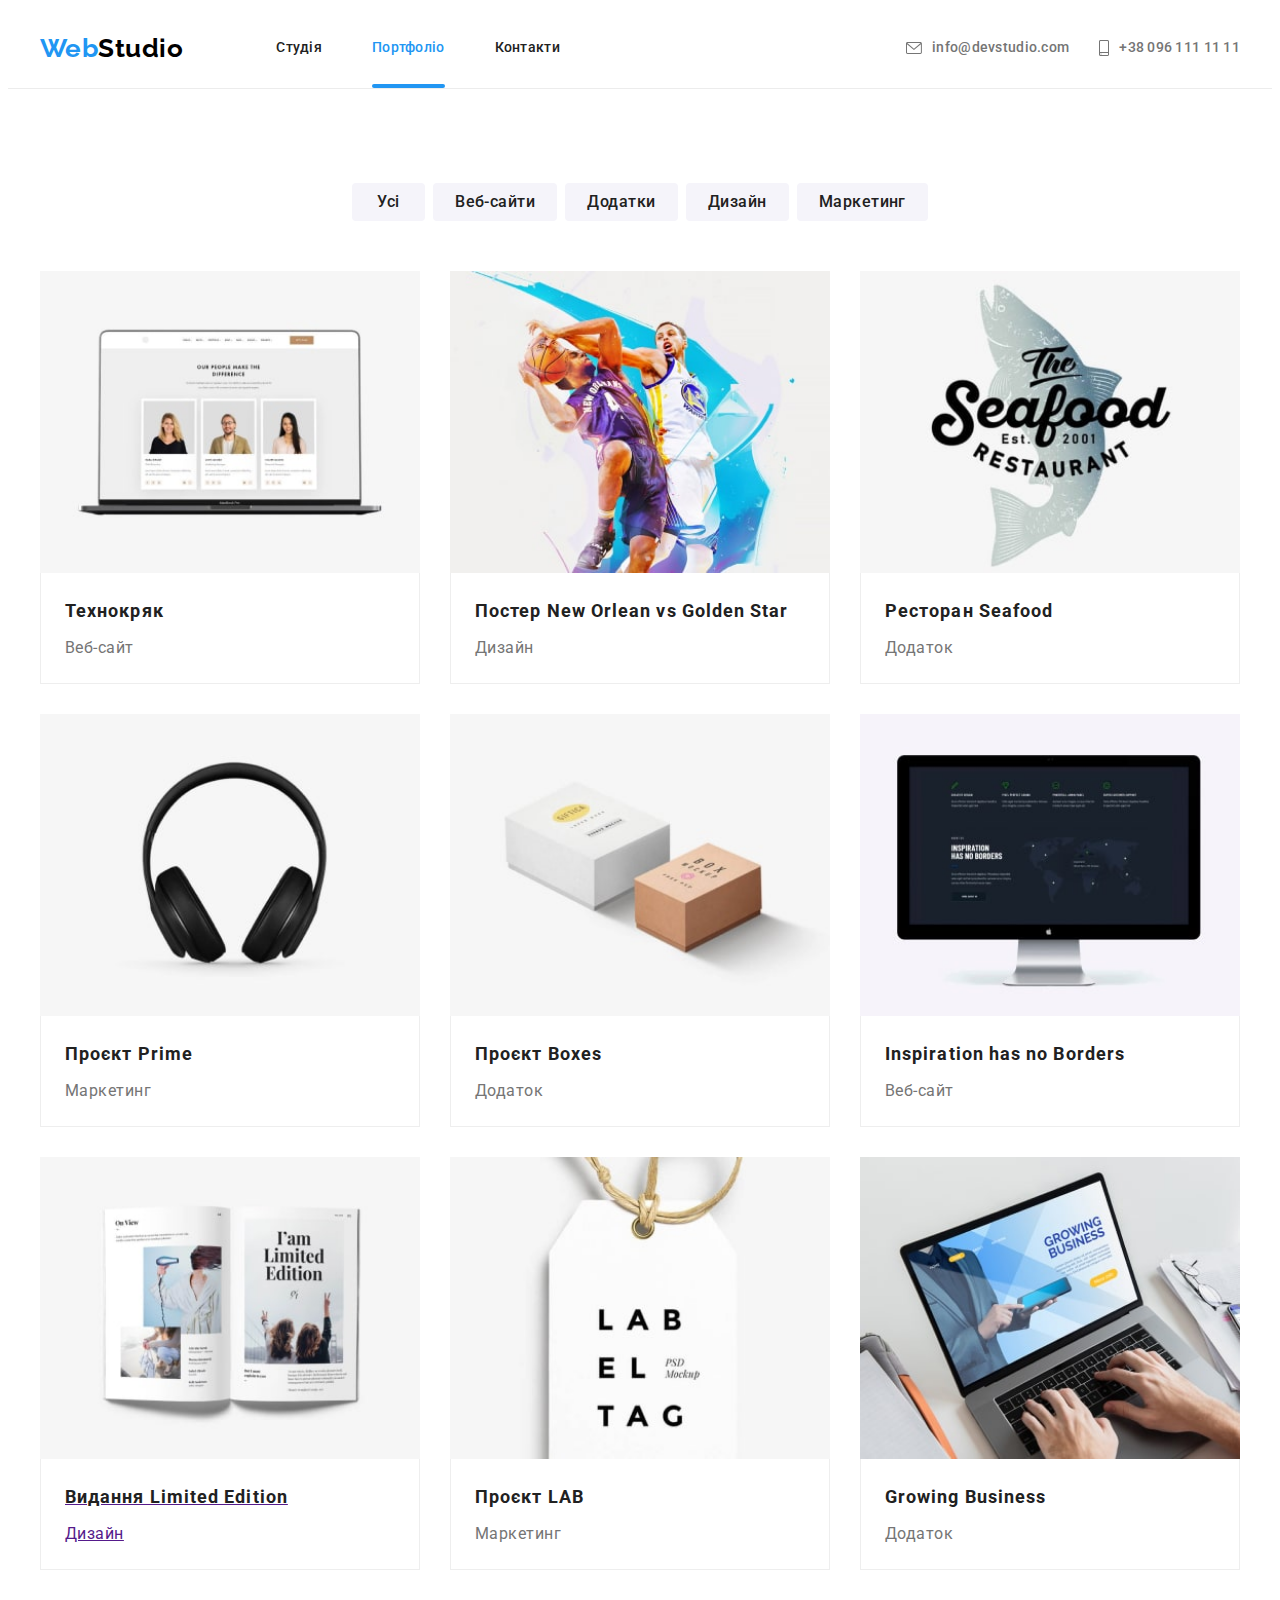
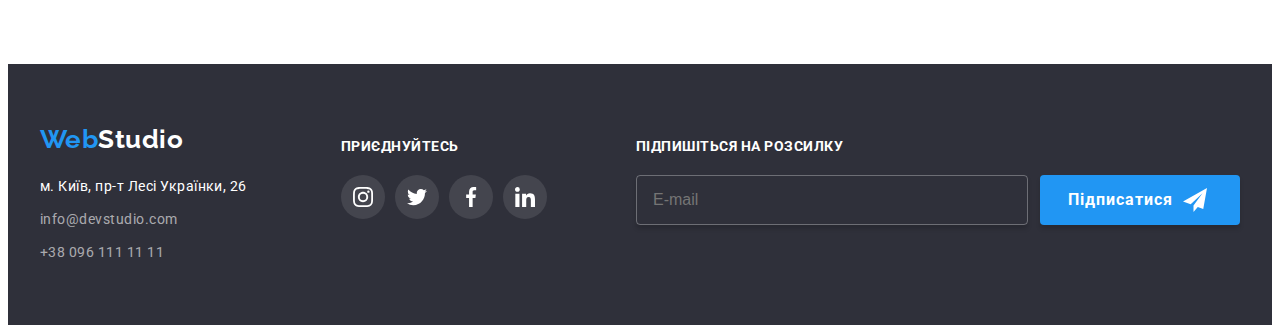
==== commit e63af890: "ended mobile menu" ====
--- a/portfolio.html
+++ b/portfolio.html
@@ -34,12 +34,12 @@
           <nav>
             <ul class="header-page__list">
               <li class="header-page__item">
-                <a class="header-page__link header-page__link--current" href="./index.html"
-                  >Студія</a
+                <a class="header-page__link" href="./index.html">Студія</a>
+              </li>
+              <li class="header-page__item">
+                <a class="header-page__link header-page__link--current" href="./portfolio.html"
+                  >Портфоліо</a
                 >
-              </li>
-              <li class="header-page__item">
-                <a class="header-page__link" href="./portfolio.html">Портфоліо</a>
               </li>
               <li class="header-page__item">
                 <a class="header-page__link" href="#address">Контакти</a>
@@ -69,6 +69,16 @@
             </li>
           </ul>
         </div>
+        <button
+          class="header-page__btn-mobile-menu js-open-menu"
+          aria-expanded="false"
+          aria-controls="mobile-menu"
+          type="button"
+        >
+          <svg class="header-page__icon-open-menu" width="40">
+            <use href="./images/icons.svg#icon-open-menu"></use>
+          </svg>
+        </button>
       </div>
     </header>
 
@@ -397,5 +407,59 @@
         </div>
       </div>
     </footer>
+
+    <!-- Mobile menu -->
+    <div class="mobile-menu js-menu-container" id="mobile-menu">
+      <button class="mobile-menu__btn js-close-menu">
+        <svg class="mobile-menu__icon" width="40">
+          <use href="./images/icons.svg#icon-close"></use>
+        </svg>
+      </button>
+
+      <ul class="mobile-menu__list mobile-menu__list--first">
+        <li class="mobile-menu__item">
+          <a class="mobile-menu__link" href="./index.html">Студія</a>
+        </li>
+        <li class="mobile-menu__item">
+          <a class="mobile-menu__link mobile-menu__link--curent" href="./portfolio.html"
+            >Портфоліо</a
+          >
+        </li>
+        <li class="mobile-menu__item">
+          <a class="mobile-menu__link" href="#address">Контакти</a>
+        </li>
+      </ul>
+
+      <ul class="mobile-menu__list mobile-menu__list--second">
+        <li class="mobile-menu__item">
+          <a class="mobile-menu__link mobile-menu__link--accent" href="tel:+380961111111"
+            >+38 096 111 11 11</a
+          >
+        </li>
+
+        <li class="mobile-menu__item">
+          <a class="mobile-menu__link" href="mailto:info@devstudio.com">info@devstudio.com</a>
+        </li>
+      </ul>
+
+      <ul class="mobile-menu__list mobile-menu__list--socials">
+        <li class="mobile-menu__item">
+          <a class="mobile-menu__link--socials" href="" aria-label="Instagramm">Instagramm</a>
+        </li>
+
+        <li class="mobile-menu__item">
+          <a class="mobile-menu__link--socials" href="" aria-label="Twiter">Twiter</a>
+        </li>
+
+        <li class="mobile-menu__item">
+          <a class="mobile-menu__link--socials" href="" aria-label="Facebook">Facebook</a>
+        </li>
+
+        <li class="mobile-menu__item">
+          <a class="mobile-menu__link--socials" href="" aria-label="Linkedin">Linkedin</a>
+        </li>
+      </ul>
+      <script src="./js/mobile-menu.js"></script>
+    </div>
   </body>
 </html>
--- a/css/main.min.css
+++ b/css/main.min.css
@@ -1 +1 @@
-.portfolio-card__img,.card-team__img,.card-what__img{display:block;max-width:100%}.portfolio-card__list,.filter_list,.address__list,.card-client__list,.card-team__list,.card-what__list,.card-benefit__list,.header-page__list,.socials__list{padding:0;margin:0;list-style:none}.portfolio-card__link,.addres__link,.card-client__link,.logo,.header-page__link,.socials__link{text-decoration:none}.section-portfolio__title,.license__input,.form-footer__label,.section-benefits__title{position:absolute;white-space:nowrap;width:1px;height:1px;overflow:hidden;border:0;padding:0;clip:rect(0 0 0 0);-webkit-clip-path:inset(50%);clip-path:inset(50%);margin:-1px}.section-portfolio,.section-clients,.section-team,.section-what,.section-benefits{padding-top:60px;padding-bottom:60px}@media screen and (min-width: 1200px){.section-portfolio,.section-clients,.section-team,.section-what,.section-benefits{padding-top:94px;padding-bottom:94px}}.form-footer__title,.socials-footer__title,.section-clients__title,.section-team__title,.section-what__title{margin-bottom:30px;color:#212121;font-weight:700;font-size:28px;line-height:1.18;text-align:center}@media screen and (min-width: 1200px){.form-footer__title,.socials-footer__title,.section-clients__title,.section-team__title,.section-what__title{margin-bottom:50px;font-size:36px;line-height:1.17}}body{font-family:roboto,sans-serif;letter-spacing:.03em;color:#757575}h1,h2,h3,h4,h4,h5,h6,p{margin-top:0;margin-bottom:0}*{outline:1px solid red}.button,.filter_btn,.button--primary,.modal-window__button-send,.form-footer__button,.hero__button{min-width:73px;padding:6px 22px;color:#212121;font-weight:500;font-size:16px;line-height:1.62;text-align:center;font-family:inherit;letter-spacing:inherit;background-color:#f5f4fa;cursor:pointer;border:none;border-radius:4px}.button--primary,.modal-window__button-send,.form-footer__button,.hero__button{color:#fff;background-color:#2196f3;letter-spacing:.06em;-webkit-transition:background-color 250ms cubic-bezier(0.4, 0, 0.2, 1);transition:background-color 250ms cubic-bezier(0.4, 0, 0.2, 1)}.button--primary:hover,.modal-window__button-send:hover,.form-footer__button:hover,.hero__button:hover,.button--primary:focus,.modal-window__button-send:focus,.form-footer__button:focus,.hero__button:focus{background-color:#188ce8}.container{padding-left:15px;padding-right:15px;margin-left:auto;margin-right:auto;width:100%}@media screen and (min-width: 480px){.container{max-width:480px}}@media screen and (min-width: 768px){.container{max-width:768px}}@media screen and (min-width: 1200px){.container{max-width:1200px}}.socials__list{display:-webkit-inline-box;display:-ms-inline-flexbox;display:inline-flex}.socials__item:not(:last-child){margin-right:10px}.socials__link{display:-webkit-inline-box;display:-ms-inline-flexbox;display:inline-flex;-webkit-box-pack:center;-ms-flex-pack:center;justify-content:center;-webkit-box-align:center;-ms-flex-align:center;align-items:center;color:#fff;background-color:rgba(255,255,255,.1);width:44px;height:44px;border-radius:50%;-webkit-transition:color 250ms cubic-bezier(0.4, 0, 0.2, 1),background-color 250ms cubic-bezier(0.4, 0, 0.2, 1);transition:color 250ms cubic-bezier(0.4, 0, 0.2, 1),background-color 250ms cubic-bezier(0.4, 0, 0.2, 1)}.socials__link:hover,.socials__link:focus{background-color:#2196f3}.socials__icon{fill:currentColor;width:20px;height:20px}.header-page{background-color:#fff;border-bottom:1px solid #ececec}.header-page__container{display:-webkit-box;display:-ms-flexbox;display:flex;-webkit-box-align:center;-ms-flex-align:center;align-items:center;-webkit-box-pack:left;-ms-flex-pack:left;justify-content:left}.header-page__logo{margin-right:88px}@media screen and (min-width: 1200px){.header-page__logo{margin-right:93px}}.header-page__menu{display:none}@media screen and (min-width: 768px){.header-page__menu{display:-webkit-box;display:-ms-flexbox;display:flex;-ms-flex-preferred-size:100%;flex-basis:100%;-webkit-box-pack:justify;-ms-flex-pack:justify;justify-content:space-between}}.header-page__list{display:-webkit-box;display:-ms-flexbox;display:flex;-webkit-column-gap:50px;-moz-column-gap:50px;column-gap:50px;font-weight:500;font-size:14px;line-height:1.14;letter-spacing:.02em}.header-page__link{display:block;padding-top:32px;padding-bottom:32px;color:#212121;-webkit-transition:color 250ms cubic-bezier(0.4, 0, 0.2, 1);transition:color 250ms cubic-bezier(0.4, 0, 0.2, 1)}.header-page__link:hover,.header-page__link:focus{color:#2196f3}.header-page__icon{margin-right:10px;fill:currentColor}.header-page__link--current{position:relative;color:#2196f3}.header-page__link--current::after{content:"";position:absolute;left:0;bottom:0;display:block;width:100%;height:4px;border-radius:2px;background-color:currentColor}.header-page__list--second{-ms-flex-wrap:wrap;flex-wrap:wrap;-webkit-column-gap:30px;-moz-column-gap:30px;column-gap:30px;row-gap:10px;background-color:blue}@media screen and (max-width: 1200px){.header-page__list--second{font-size:12px;line-height:1.17;padding:21px 0;max-width:142px}}.header-page__link--second{color:#757575;display:-webkit-box;display:-ms-flexbox;display:flex;-webkit-box-align:center;-ms-flex-align:center;align-items:center}@media screen and (max-width: 1200px){.header-page__link--second{padding:0}}.logo{color:#000;font-family:raleway,sans-serif;font-weight:700;font-size:24px;line-height:1.17}@media screen and (min-width: 1200px){.logo{font-size:26px;line-height:1.19}}.logo__accent{color:#2196f3}.hero{text-align:center;letter-spacing:.06em;background-color:#2f303a;background-repeat:no-repeat;background-position:center;background-size:cover;margin:0 auto;max-width:480px}@media screen and (min-width: 480px){.hero{max-width:768px}}@media screen and (min-width: 768px){.hero{max-width:1200px}}@media screen and (min-width: 1200px){.hero{max-width:1600px}}.hero__container{display:inline-block;padding:60px 60px}@media screen and (min-width: 480px){.hero__container{padding:118px 60px}}@media screen and (min-width: 768px){.hero__container{padding:118px 204px}}@media screen and (min-width: 1200px){.hero__container{padding:200px 252px}}.hero__title{margin-top:0;margin-bottom:30px;color:#fff;font-weight:900;font-size:26px;line-height:1.62;text-transform:uppercase}@media screen and (min-width: 1200px){.hero__title{font-size:44px;line-height:1.36}}.hero__button{padding:10px 24px;font-weight:700;font-size:16px;line-height:1.88;-webkit-box-shadow:0px 4px 4px rgba(0, 0, 0, 0.15);box-shadow:0px 4px 4px rgba(0, 0, 0, 0.15)}@media screen and (min-width: 1200px){.hero__button{padding:10px 32px}}@media screen and (min-width: 1200px){.section-benefits{padding-bottom:0}}.card-benefit__list{display:-webkit-box;display:-ms-flexbox;display:flex;-webkit-box-orient:vertical;-webkit-box-direction:normal;-ms-flex-direction:column;flex-direction:column;gap:30px;font-size:14px;line-height:1.71}@media screen and (min-width: 768px){.card-benefit__list{-webkit-box-orient:horizontal;-webkit-box-direction:normal;-ms-flex-direction:row;flex-direction:row;-ms-flex-wrap:wrap;flex-wrap:wrap}}.card-benefit__item{max-width:calc((100% - 0px)/1)}@media screen and (min-width: 768px){.card-benefit__item{max-width:calc((100% - 30px)/2)}}@media screen and (min-width: 1200px){.card-benefit__item{max-width:calc((100% - 90px)/4)}}.card-benefit__icon{width:70px;height:70px}.card-benefit__title{margin-bottom:10px;color:#212121;font-weight:700;font-size:14px;line-height:1.14;text-transform:uppercase}.card-benefit__figure{display:-webkit-box;display:-ms-flexbox;display:flex;-webkit-box-pack:center;-ms-flex-pack:center;justify-content:center;-webkit-box-align:center;-ms-flex-align:center;align-items:center;margin-bottom:30px;max-width:100;height:120px;border-radius:4px;background-color:#f5f4fa}.section-what{display:none}@media screen and (min-width: 1200px){.section-what{display:block}}.card-what__list{display:-webkit-box;display:-ms-flexbox;display:flex;-webkit-box-pack:justify;-ms-flex-pack:justify;justify-content:space-between}.card-what__item{position:relative}.card-what__title{position:absolute;left:0;bottom:0;width:100%;padding:27px 5px;font-weight:700;font-size:14px;line-height:1.14;text-align:center;text-transform:uppercase;color:#fff;background:rgba(47,48,58,.8)}.section-team{font-size:16px;line-height:1.19;background-color:#f5f4fa}.card-team__list{display:-webkit-box;display:-ms-flexbox;display:flex;-webkit-box-pack:justify;-ms-flex-pack:justify;justify-content:space-between;-webkit-box-orient:vertical;-webkit-box-direction:normal;-ms-flex-direction:column;flex-direction:column;gap:30px}@media screen and (min-width: 768px){.card-team__list{-webkit-box-orient:horizontal;-webkit-box-direction:normal;-ms-flex-direction:row;flex-direction:row;-ms-flex-wrap:wrap;flex-wrap:wrap}}.card-team__caption{padding:30px 10px 24px 10px;text-align:center}@media screen and (min-width: 1200px){.card-team__caption{padding-bottom:30px}}.card-team__img{width:100%}.card-team__title{margin-bottom:10px;color:#212121;font-size:16px;line-height:1.19;font-weight:500}.card-team__item{background-color:#fff;border-bottom-right-radius:4px;border-bottom-left-radius:4px;-webkit-box-shadow:0px 1px 3px rgba(0, 0, 0, 0.12), 0px 1px 1px rgba(0, 0, 0, 0.14),  0px 2px 1px rgba(0, 0, 0, 0.2);box-shadow:0px 1px 3px rgba(0, 0, 0, 0.12), 0px 1px 1px rgba(0, 0, 0, 0.14),  0px 2px 1px rgba(0, 0, 0, 0.2);max-width:calc((100% - 0px)/1)}@media screen and (min-width: 768px){.card-team__item{max-width:calc((100% - 30px)/2)}}@media screen and (min-width: 1200px){.card-team__item{max-width:calc((100% - 90px)/4)}}.card-team__content{margin-bottom:16px}.card-team__link-socials{color:#afb1b8}.card-team__link-socials:hover,.card-team__link-socials:focus{color:#fff}.card-client__list{display:-webkit-box;display:-ms-flexbox;display:flex;-ms-flex-wrap:wrap;flex-wrap:wrap;gap:30px}.card-client__item{width:100%;max-width:calc((100% - 30px)/2)}@media screen and (min-width: 768px){.card-client__item{max-width:calc((100% - 60px)/3)}}@media screen and (min-width: 1200px){.card-client__item{max-width:calc((100% - 150px)/6)}}.card-client__icon{fill:currentColor;width:106px;height:60px}.card-client__link{display:-webkit-inline-box;display:-ms-inline-flexbox;display:inline-flex;-webkit-box-pack:center;-ms-flex-pack:center;justify-content:center;-webkit-box-align:center;-ms-flex-align:center;align-items:center;color:#afb1b8;width:100%;height:92px;border:1px solid #afb1b8;border-radius:4px;-webkit-transition:color 250ms cubic-bezier(0.4, 0, 0.2, 1),border-color 250ms cubic-bezier(0.4, 0, 0.2, 1);transition:color 250ms cubic-bezier(0.4, 0, 0.2, 1),border-color 250ms cubic-bezier(0.4, 0, 0.2, 1)}.card-client__link:hover,.card-client__link:focus{color:#2196f3;border-color:#2196f3}.footer-page{padding-top:60px;padding-bottom:60px;background-color:#2f303a;margin:0 auto}.footer-page__container{display:-webkit-box;display:-ms-flexbox;display:flex;-webkit-box-orient:vertical;-webkit-box-direction:normal;-ms-flex-direction:column;flex-direction:column;-webkit-box-pack:justify;-ms-flex-pack:justify;justify-content:space-between}@media screen and (min-width: 768px){.footer-page__container{padding-left:60px;padding-right:75px}}@media screen and (min-width: 1200px){.footer-page__container{-webkit-box-orient:horizontal;-webkit-box-direction:normal;-ms-flex-direction:row;flex-direction:row;padding-left:0;padding-right:0}}.footer-page__wrap{display:-webkit-box;display:-ms-flexbox;display:flex;-webkit-box-orient:vertical;-webkit-box-direction:normal;-ms-flex-direction:column;flex-direction:column;width:100%;margin-bottom:60px}@media screen and (min-width: 768px){.footer-page__wrap{-webkit-box-orient:horizontal;-webkit-box-direction:normal;-ms-flex-direction:row;flex-direction:row;-webkit-box-pack:justify;-ms-flex-pack:justify;justify-content:space-between}}@media screen and (min-width: 1200px){.footer-page__wrap{width:507px;margin-bottom:0;-webkit-box-orient:horizontal;-webkit-box-direction:normal;-ms-flex-direction:row;flex-direction:row;-webkit-box-pack:justify;-ms-flex-pack:justify;justify-content:space-between}}.footer-page__address{width:100%;text-align:center;margin-bottom:60px}@media screen and (min-width: 768px){.footer-page__address{width:232px;margin-bottom:0}}@media screen and (min-width: 1200px){.footer-page__address{width:232px;text-align:left;margin-bottom:0}}.footer-page__logo{margin-bottom:20px;display:inline-block;color:#fff}.footer-page__socials{width:100%;text-align:center;padding-top:0}@media screen and (min-width: 768px){.footer-page__socials{width:206px;padding-top:5px}}@media screen and (min-width: 1200px){.footer-page__socials{text-align:left;padding-top:15px}}.address__item:not(:last-child){margin-bottom:9px}.addres__link{width:100%;color:rgba(255,255,255,.6);font-size:14px;line-height:1.71;font-style:normal;-webkit-transition:color 250ms cubic-bezier(0.4, 0, 0.2, 1);transition:color 250ms cubic-bezier(0.4, 0, 0.2, 1)}.addres__link:hover,.addres__link:focus{color:#2196f3}.addres__link--map{color:#fff}.socials-footer__title{margin-bottom:20px;font-weight:700;font-size:14px;line-height:1.14;text-transform:uppercase;color:#fff}@media screen and (min-width: 1200px){.socials-footer__title{text-align:left}}.form-footer{text-align:center;padding-top:0}@media screen and (min-width: 1200px){.form-footer{text-align:left;padding-top:15px}}.form-footer__title{margin-bottom:20px;font-weight:700;font-size:14px;line-height:1.14;text-transform:uppercase;text-align:center;color:#fff}@media screen and (min-width: 1200px){.form-footer__title{text-align:left}}.form-footer__wrap{display:-webkit-box;display:-ms-flexbox;display:flex;-webkit-box-orient:vertical;-webkit-box-direction:normal;-ms-flex-direction:column;flex-direction:column;-webkit-box-align:center;-ms-flex-align:center;align-items:center}@media screen and (min-width: 1200px){.form-footer__wrap{-webkit-box-orient:horizontal;-webkit-box-direction:normal;-ms-flex-direction:row;flex-direction:row}}.form-footer__input{margin-bottom:20px;padding:14px 16px;width:100%;border:1px solid rgba(255,255,255,.3);-webkit-box-shadow:0px 4px 4px rgba(0,0,0,.15);box-shadow:0px 4px 4px rgba(0,0,0,.15);border-radius:4px;font-size:16px;line-height:1.25;color:rgba(255,255,255,.6);background-color:rgba(0,0,0,0);outline:none;-webkit-transition:border-color 250ms cubic-bezier(0.4, 0, 0.2, 1);transition:border-color 250ms cubic-bezier(0.4, 0, 0.2, 1)}.form-footer__input:hover,.form-footer__input:focus{border-color:#2196f3}@media screen and (min-width: 768px){.form-footer__input{width:450px}}@media screen and (min-width: 1200px){.form-footer__input{margin-bottom:0;width:358px}}.form-footer__button{display:-webkit-inline-box;display:-ms-inline-flexbox;display:inline-flex;-webkit-box-align:center;-ms-flex-align:center;align-items:center;width:200px;margin-left:12px;padding:10px 28px;font-weight:700;font-size:16px;line-height:1.88;-webkit-box-shadow:0px 4px 4px rgba(0,0,0,.15);box-shadow:0px 4px 4px rgba(0,0,0,.15);-webkit-transition:border-color 250ms cubic-bezier(0.4, 0, 0.2, 1);transition:border-color 250ms cubic-bezier(0.4, 0, 0.2, 1)}.form-footer__icon-button{margin-left:10px;fill:currentColor}.backdrop{position:fixed;top:0;left:0;width:100%;height:100%;background-color:rgba(0,0,0,.2);visibility:visible;opacity:1;pointer-events:auto;-webkit-transition:opacity 500ms cubic-bezier(0.4, 0, 0.2, 1),visibility 500ms cubic-bezier(0.4, 0, 0.2, 1);transition:opacity 500ms cubic-bezier(0.4, 0, 0.2, 1),visibility 500ms cubic-bezier(0.4, 0, 0.2, 1)}.backdrop.is-hidden{visibility:collapse;opacity:0;pointer-events:none}.backdrop.is-hidden .modal-window{-webkit-transform:translate(-50%, -50%) scale(0.9);transform:translate(-50%, -50%) scale(0.9)}.modal-window{position:absolute;top:50%;left:50%;-webkit-transform:translate(-50%, -50%) scale(1);transform:translate(-50%, -50%) scale(1);width:450px;height:609px;padding:40px;background:#fff;-webkit-box-shadow:0px 1px 3px rgba(0, 0, 0, 0.12), 0px 1px 1px rgba(0, 0, 0, 0.14), 0px 2px 1px rgba(0, 0, 0, 0.2);box-shadow:0px 1px 3px rgba(0, 0, 0, 0.12), 0px 1px 1px rgba(0, 0, 0, 0.14), 0px 2px 1px rgba(0, 0, 0, 0.2);border-radius:4px;-webkit-transition:-webkit-transform 250ms cubic-bezier(0.4, 0, 0.2, 1);transition:-webkit-transform 250ms cubic-bezier(0.4, 0, 0.2, 1);transition:transform 250ms cubic-bezier(0.4, 0, 0.2, 1);transition:transform 250ms cubic-bezier(0.4, 0, 0.2, 1), -webkit-transform 250ms cubic-bezier(0.4, 0, 0.2, 1)}@media screen and (min-width: 768px){.modal-window{width:528px;height:581px}}@media screen and (min-width: 1200px){.modal-window{width:528px;height:581px}}.modal-window__btn-close{position:absolute;right:8px;top:8px;width:30px;height:30px;color:#000;background-color:inherit;border:1px solid rgba(0,0,0,.1);border-radius:50%;-webkit-transition:color 250ms cubic-bezier(0.4, 0, 0.2, 1);transition:color 250ms cubic-bezier(0.4, 0, 0.2, 1)}.modal-window__btn-close:hover,.modal-window__btn-close:focus{color:#2196f3;cursor:pointer}.modal-window__icon-close{width:11px;height:11px;fill:currentColor}.modal-window__title{margin-bottom:12px;font-weight:700;font-size:20px;line-height:1.5;text-align:center;letter-spacing:.03em;color:#212121}@media screen and (min-width: 1200px){.modal-window__title{line-height:1.15}}.modal-window__wrap{display:-webkit-box;display:-ms-flexbox;display:flex;-webkit-box-orient:vertical;-webkit-box-direction:normal;-ms-flex-direction:column;flex-direction:column;margin-bottom:30px}.modal-window__label{display:block;margin-bottom:4px;font-size:12px;line-height:1.17;letter-spacing:.01em}.modal-window__wrap-input{position:relative;margin-bottom:10px}.modal-window__input{padding:12px 9px 12px 42px;width:100%;border:1px solid rgba(33,33,33,.2);border-radius:4px;font-size:12px;line-height:1.17;letter-spacing:.01em;color:#757575;-webkit-transition:border-color 250ms cubic-bezier(0.4, 0, 0.2, 1);transition:border-color 250ms cubic-bezier(0.4, 0, 0.2, 1);outline:none}.modal-window__input:hover,.modal-window__input:focus{border-color:#2196f3}.modal-window__icon-input{position:absolute;left:12px;top:50%;-webkit-transform:translateY(-50%);transform:translateY(-50%);fill:#212121;-webkit-transition:fill 250ms cubic-bezier(0.4, 0, 0.2, 1);transition:fill 250ms cubic-bezier(0.4, 0, 0.2, 1)}.modal-window__input:hover+.modal-window__icon-input,.modal-window__input:focus+.modal-window__icon-input{fill:#2196f3}.modal-window__input-comment{height:120px;margin-bottom:20px;padding:12px 16px;resize:none}.modal-window__input-comment::-webkit-input-placeholder{font-size:12px;line-height:1.17;letter-spacing:.01em;color:rgba(117,117,117,.5)}.modal-window__input-comment::-moz-placeholder{font-size:12px;line-height:1.17;letter-spacing:.01em;color:rgba(117,117,117,.5)}.modal-window__input-comment:-ms-input-placeholder{font-size:12px;line-height:1.17;letter-spacing:.01em;color:rgba(117,117,117,.5)}.modal-window__input-comment::-ms-input-placeholder{font-size:12px;line-height:1.17;letter-spacing:.01em;color:rgba(117,117,117,.5)}.modal-window__input-comment::placeholder{font-size:12px;line-height:1.17;letter-spacing:.01em;color:rgba(117,117,117,.5)}.modal-window__button-send{display:block;margin:30px auto 0 auto;padding:10px 52px;font-weight:700;font-size:16px;line-height:1.88;-webkit-box-shadow:0px 4px 4px rgba(0,0,0,.15);box-shadow:0px 4px 4px rgba(0,0,0,.15)}.license__wrap{display:-webkit-box;display:-ms-flexbox;display:flex;margin-left:12px;font-size:12px;line-height:1.17;letter-spacing:.03em}@media screen and (min-width: 1200px){.license__wrap{font-size:14px;line-height:1.71}}.license__link{color:#2196f3}.license__input{-moz-appearance:none;-webkit-appearance:none;appearance:none}.license__label{display:-webkit-inline-box;display:-ms-inline-flexbox;display:inline-flex;-webkit-box-align:center;-ms-flex-align:center;align-items:center;-webkit-user-select:none;-moz-user-select:none;-ms-user-select:none;user-select:none}.license__icon-checkbox{margin-right:7px}.license__input:checked+.license__label .license__icon-checkbox{-webkit-box-shadow:0px 4px 4px rgba(0,0,0,.25);box-shadow:0px 4px 4px rgba(0,0,0,.25)}.license__icon-checkbox--checken{opacity:0}.license__input:checked+.license__label .license__icon-checkbox--checken{opacity:1}.license__icon-checkbox--nochecken{opacity:1}.license__input:checked+.license__label .license__icon-checkbox--nochecken{opacity:0}.filter_list{display:-webkit-box;display:-ms-flexbox;display:flex;-ms-flex-wrap:wrap;flex-wrap:wrap;row-gap:15px;-webkit-column-gap:8px;-moz-column-gap:8px;column-gap:8px;margin-bottom:50px}@media screen and (min-width: 768px){.filter_list{-webkit-box-pack:center;-ms-flex-pack:center;justify-content:center}}.filter_btn{-webkit-transition:color 250ms cubic-bezier(0.4, 0, 0.2, 1),background-color 250ms cubic-bezier(0.4, 0, 0.2, 1),-webkit-box-shadow 250ms cubic-bezier(0.4, 0, 0.2, 1);transition:color 250ms cubic-bezier(0.4, 0, 0.2, 1),background-color 250ms cubic-bezier(0.4, 0, 0.2, 1),-webkit-box-shadow 250ms cubic-bezier(0.4, 0, 0.2, 1);transition:color 250ms cubic-bezier(0.4, 0, 0.2, 1),background-color 250ms cubic-bezier(0.4, 0, 0.2, 1),box-shadow 250ms cubic-bezier(0.4, 0, 0.2, 1);transition:color 250ms cubic-bezier(0.4, 0, 0.2, 1),background-color 250ms cubic-bezier(0.4, 0, 0.2, 1),box-shadow 250ms cubic-bezier(0.4, 0, 0.2, 1),-webkit-box-shadow 250ms cubic-bezier(0.4, 0, 0.2, 1)}.filter_btn:hover,.filter_btn:focus{color:#fff;background-color:#2196f3;-webkit-box-shadow:0px 3px 1px rgba(0, 0, 0, 0.1), 0px 1px 2px rgba(0, 0, 0, 0.08), 0px 2px 2px rgba(0, 0, 0, 0.12);box-shadow:0px 3px 1px rgba(0, 0, 0, 0.1), 0px 1px 2px rgba(0, 0, 0, 0.08), 0px 2px 2px rgba(0, 0, 0, 0.12)}.portfolio-card__list{display:-webkit-box;display:-ms-flexbox;display:flex;-ms-flex-wrap:wrap;flex-wrap:wrap;gap:30px;font-size:16px;line-height:1.88}.portfolio-card__item{max-width:calc((100% - 0px)/1)}@media screen and (min-width: 768px){.portfolio-card__item{max-width:calc((100% - 30px)/2)}}@media screen and (min-width: 1200px){.portfolio-card__item{max-width:calc((100% - 60px)/3)}}.portfolio-card__img{width:450px}.portfolio-card__link{display:block;-webkit-transition:-webkit-box-shadow 250ms cubic-bezier(0.4, 0, 0.2, 1);transition:-webkit-box-shadow 250ms cubic-bezier(0.4, 0, 0.2, 1);transition:box-shadow 250ms cubic-bezier(0.4, 0, 0.2, 1);transition:box-shadow 250ms cubic-bezier(0.4, 0, 0.2, 1), -webkit-box-shadow 250ms cubic-bezier(0.4, 0, 0.2, 1)}.portfolio-card__link:visited{color:inherit}.portfolio-card__link:hover,.portfolio-card__link:focus{-webkit-box-shadow:0px 1px 1px rgba(0, 0, 0, 0.12), 0px 4px 4px rgba(0, 0, 0, 0.06), 1px 4px 6px rgba(0, 0, 0, 0.16);box-shadow:0px 1px 1px rgba(0, 0, 0, 0.12), 0px 4px 4px rgba(0, 0, 0, 0.06), 1px 4px 6px rgba(0, 0, 0, 0.16)}.portfolio-card__body{padding:20px 24px;margin:0;border-left:1px solid #eee;border-right:1px solid #eee;border-bottom:1px solid #eee}.portfolio-card__figure{position:relative;overflow:hidden}.portfolio-card__overlay{position:absolute;left:0;bottom:0;width:100%;height:100%;padding:24px;font-size:18px;line-height:1.56;color:#fff;background-color:rgba(33,150,243,.9);-webkit-transform:translateY(101%);transform:translateY(101%);-webkit-transition:-webkit-transform 250ms cubic-bezier(0.4, 0, 0.2, 1);transition:-webkit-transform 250ms cubic-bezier(0.4, 0, 0.2, 1);transition:transform 250ms cubic-bezier(0.4, 0, 0.2, 1);transition:transform 250ms cubic-bezier(0.4, 0, 0.2, 1), -webkit-transform 250ms cubic-bezier(0.4, 0, 0.2, 1)}.portfolio-card__link:hover .portfolio-card__overlay,.portfolio-card__link:focus .portfolio-card__overlay{-webkit-transform:translateY(0);transform:translateY(0)}.portfolio-card__title{color:#212121;font-weight:700;font-size:18px;line-height:2;letter-spacing:.06em;margin-bottom:4px}.nodisplay{display:none !important}/*# sourceMappingURL=main.min.css.map */+.portfolio-card__img,.card-team__img,.card-what__img{display:block;max-width:100%}.portfolio-card__list,.filter_list,.mobile-menu__list,.address__list,.card-client__list,.card-team__list,.card-what__list,.card-benefit__list,.header-page__list,.socials__list{padding:0;margin:0;list-style:none}.portfolio-card__link,.mobile-menu__link--socials,.mobile-menu__link,.addres__link,.card-client__link,.logo,.header-page__link,.socials__link{text-decoration:none}.section-portfolio__title,.license__input,.form-footer__label,.section-benefits__title{position:absolute;white-space:nowrap;width:1px;height:1px;overflow:hidden;border:0;padding:0;clip:rect(0 0 0 0);-webkit-clip-path:inset(50%);clip-path:inset(50%);margin:-1px}.section-portfolio,.section-clients,.section-team,.section-what,.section-benefits{padding-top:60px;padding-bottom:60px}@media screen and (min-width: 1200px){.section-portfolio,.section-clients,.section-team,.section-what,.section-benefits{padding-top:94px;padding-bottom:94px}}.form-footer__title,.socials-footer__title,.section-clients__title,.section-team__title,.section-what__title{margin-bottom:30px;color:#212121;font-weight:700;font-size:28px;line-height:1.18;text-align:center}@media screen and (min-width: 1200px){.form-footer__title,.socials-footer__title,.section-clients__title,.section-team__title,.section-what__title{margin-bottom:50px;font-size:36px;line-height:1.17}}body{font-family:roboto,sans-serif;letter-spacing:.03em;color:#757575}h1,h2,h3,h4,h4,h5,h6,p{margin-top:0;margin-bottom:0}.button,.filter_btn,.button--primary,.modal-window__button-send,.form-footer__button,.hero__button{min-width:73px;padding:6px 22px;color:#212121;font-weight:500;font-size:16px;line-height:1.62;text-align:center;font-family:inherit;letter-spacing:inherit;background-color:#f5f4fa;cursor:pointer;border:none;border-radius:4px}.button--primary,.modal-window__button-send,.form-footer__button,.hero__button{color:#fff;background-color:#2196f3;letter-spacing:.06em;-webkit-transition:background-color 250ms cubic-bezier(0.4, 0, 0.2, 1);transition:background-color 250ms cubic-bezier(0.4, 0, 0.2, 1)}.button--primary:hover,.modal-window__button-send:hover,.form-footer__button:hover,.hero__button:hover,.button--primary:focus,.modal-window__button-send:focus,.form-footer__button:focus,.hero__button:focus{background-color:#188ce8}.container{padding-left:15px;padding-right:15px;margin-left:auto;margin-right:auto;width:100%}@media screen and (min-width: 480px){.container{max-width:480px}}@media screen and (min-width: 768px){.container{max-width:768px}}@media screen and (min-width: 1200px){.container{max-width:1200px}}.socials__list{display:-webkit-inline-box;display:-ms-inline-flexbox;display:inline-flex}.socials__item:not(:last-child){margin-right:10px}.socials__link{display:-webkit-inline-box;display:-ms-inline-flexbox;display:inline-flex;-webkit-box-pack:center;-ms-flex-pack:center;justify-content:center;-webkit-box-align:center;-ms-flex-align:center;align-items:center;color:#fff;background-color:rgba(255,255,255,.1);width:44px;height:44px;border-radius:50%;-webkit-transition:color 250ms cubic-bezier(0.4, 0, 0.2, 1),background-color 250ms cubic-bezier(0.4, 0, 0.2, 1);transition:color 250ms cubic-bezier(0.4, 0, 0.2, 1),background-color 250ms cubic-bezier(0.4, 0, 0.2, 1)}.socials__link:hover,.socials__link:focus{background-color:#2196f3}.socials__icon{fill:currentColor;width:20px;height:20px}.header-page{background-color:#fff;border-bottom:1px solid #ececec}.header-page__container{display:-webkit-box;display:-ms-flexbox;display:flex;-webkit-box-align:center;-ms-flex-align:center;align-items:center;-webkit-box-pack:justify;-ms-flex-pack:justify;justify-content:space-between}@media screen and (min-width: 768px){.header-page__container{-webkit-box-pack:left;-ms-flex-pack:left;justify-content:left}}.header-page__logo{margin-right:88px}@media screen and (min-width: 1200px){.header-page__logo{margin-right:93px}}.header-page__menu{display:none}@media screen and (min-width: 768px){.header-page__menu{display:-webkit-box;display:-ms-flexbox;display:flex;-ms-flex-preferred-size:100%;flex-basis:100%;-webkit-box-pack:justify;-ms-flex-pack:justify;justify-content:space-between}}.header-page__list{display:-webkit-box;display:-ms-flexbox;display:flex;-webkit-column-gap:50px;-moz-column-gap:50px;column-gap:50px;font-weight:500;font-size:14px;line-height:1.14;letter-spacing:.02em}.header-page__link{display:block;padding-top:32px;padding-bottom:32px;color:#212121;-webkit-transition:color 250ms cubic-bezier(0.4, 0, 0.2, 1);transition:color 250ms cubic-bezier(0.4, 0, 0.2, 1)}.header-page__link:hover,.header-page__link:focus{color:#2196f3}.header-page__icon{margin-right:10px;fill:currentColor}.header-page__link--current{position:relative;color:#2196f3}.header-page__link--current::after{content:"";position:absolute;left:0;bottom:0;display:block;width:100%;height:4px;border-radius:2px;background-color:currentColor}.header-page__list--second{-ms-flex-wrap:wrap;flex-wrap:wrap;-webkit-column-gap:30px;-moz-column-gap:30px;column-gap:30px;row-gap:10px}@media screen and (max-width: 1200px){.header-page__list--second{font-size:12px;line-height:1.17;padding:21px 0;max-width:142px}}.header-page__link--second{color:#757575;display:-webkit-box;display:-ms-flexbox;display:flex;-webkit-box-align:center;-ms-flex-align:center;align-items:center}@media screen and (max-width: 1200px){.header-page__link--second{padding:0}}.header-page__btn-mobile-menu{padding:10px 0;border:none;background-color:#fff}@media screen and (min-width: 768px){.header-page__btn-mobile-menu{display:none}}.header-page__icon-open-menu{display:block;width:40px;height:40px;fill:#000}.logo{color:#000;font-family:raleway,sans-serif;font-weight:700;font-size:24px;line-height:1.17}@media screen and (min-width: 1200px){.logo{font-size:26px;line-height:1.19}}.logo__accent{color:#2196f3}.hero{text-align:center;letter-spacing:.06em;background-color:#2f303a;background-repeat:no-repeat;background-position:center;background-size:cover;margin:0 auto;max-width:480px}@media screen and (min-width: 480px){.hero{max-width:768px}}@media screen and (min-width: 768px){.hero{max-width:1200px}}@media screen and (min-width: 1200px){.hero{max-width:1600px}}.hero__container{display:inline-block;padding:60px 60px}@media screen and (min-width: 480px){.hero__container{padding:118px 60px}}@media screen and (min-width: 768px){.hero__container{padding:118px 204px}}@media screen and (min-width: 1200px){.hero__container{padding:200px 252px}}.hero__title{margin-top:0;margin-bottom:30px;color:#fff;font-weight:900;font-size:26px;line-height:1.62;text-transform:uppercase}@media screen and (min-width: 1200px){.hero__title{font-size:44px;line-height:1.36}}.hero__button{padding:10px 24px;font-weight:700;font-size:16px;line-height:1.88;-webkit-box-shadow:0px 4px 4px rgba(0, 0, 0, 0.15);box-shadow:0px 4px 4px rgba(0, 0, 0, 0.15)}@media screen and (min-width: 1200px){.hero__button{padding:10px 32px}}@media screen and (min-width: 1200px){.section-benefits{padding-bottom:0}}.card-benefit__list{display:-webkit-box;display:-ms-flexbox;display:flex;-webkit-box-orient:vertical;-webkit-box-direction:normal;-ms-flex-direction:column;flex-direction:column;gap:30px;font-size:14px;line-height:1.71}@media screen and (min-width: 768px){.card-benefit__list{-webkit-box-orient:horizontal;-webkit-box-direction:normal;-ms-flex-direction:row;flex-direction:row;-ms-flex-wrap:wrap;flex-wrap:wrap}}.card-benefit__item{max-width:calc((100% - 0px)/1)}@media screen and (min-width: 768px){.card-benefit__item{max-width:calc((100% - 30px)/2)}}@media screen and (min-width: 1200px){.card-benefit__item{max-width:calc((100% - 90px)/4)}}.card-benefit__icon{width:70px;height:70px}.card-benefit__title{margin-bottom:10px;color:#212121;font-weight:700;font-size:14px;line-height:1.14;text-transform:uppercase}.card-benefit__figure{display:-webkit-box;display:-ms-flexbox;display:flex;-webkit-box-pack:center;-ms-flex-pack:center;justify-content:center;-webkit-box-align:center;-ms-flex-align:center;align-items:center;margin-bottom:30px;max-width:100;height:120px;border-radius:4px;background-color:#f5f4fa}.section-what{display:none}@media screen and (min-width: 1200px){.section-what{display:block}}.card-what__list{display:-webkit-box;display:-ms-flexbox;display:flex;-webkit-box-pack:justify;-ms-flex-pack:justify;justify-content:space-between}.card-what__item{position:relative}.card-what__title{position:absolute;left:0;bottom:0;width:100%;padding:27px 5px;font-weight:700;font-size:14px;line-height:1.14;text-align:center;text-transform:uppercase;color:#fff;background:rgba(47,48,58,.8)}.section-team{font-size:16px;line-height:1.19;background-color:#f5f4fa}.card-team__list{display:-webkit-box;display:-ms-flexbox;display:flex;-webkit-box-pack:justify;-ms-flex-pack:justify;justify-content:space-between;-webkit-box-orient:vertical;-webkit-box-direction:normal;-ms-flex-direction:column;flex-direction:column;gap:30px}@media screen and (min-width: 768px){.card-team__list{-webkit-box-orient:horizontal;-webkit-box-direction:normal;-ms-flex-direction:row;flex-direction:row;-ms-flex-wrap:wrap;flex-wrap:wrap}}.card-team__caption{padding:30px 10px 24px 10px;text-align:center}@media screen and (min-width: 1200px){.card-team__caption{padding-bottom:30px}}.card-team__img{width:100%}.card-team__title{margin-bottom:10px;color:#212121;font-size:16px;line-height:1.19;font-weight:500}.card-team__item{background-color:#fff;border-bottom-right-radius:4px;border-bottom-left-radius:4px;-webkit-box-shadow:0px 1px 3px rgba(0, 0, 0, 0.12), 0px 1px 1px rgba(0, 0, 0, 0.14),  0px 2px 1px rgba(0, 0, 0, 0.2);box-shadow:0px 1px 3px rgba(0, 0, 0, 0.12), 0px 1px 1px rgba(0, 0, 0, 0.14),  0px 2px 1px rgba(0, 0, 0, 0.2);max-width:calc((100% - 0px)/1)}@media screen and (min-width: 768px){.card-team__item{max-width:calc((100% - 30px)/2)}}@media screen and (min-width: 1200px){.card-team__item{max-width:calc((100% - 90px)/4)}}.card-team__content{margin-bottom:16px}.card-team__link-socials{color:#afb1b8}.card-team__link-socials:hover,.card-team__link-socials:focus{color:#fff}.card-client__list{display:-webkit-box;display:-ms-flexbox;display:flex;-ms-flex-wrap:wrap;flex-wrap:wrap;gap:30px}.card-client__item{width:100%;max-width:calc((100% - 30px)/2)}@media screen and (min-width: 768px){.card-client__item{max-width:calc((100% - 60px)/3)}}@media screen and (min-width: 1200px){.card-client__item{max-width:calc((100% - 150px)/6)}}.card-client__icon{fill:currentColor;width:106px;height:60px}.card-client__link{display:-webkit-inline-box;display:-ms-inline-flexbox;display:inline-flex;-webkit-box-pack:center;-ms-flex-pack:center;justify-content:center;-webkit-box-align:center;-ms-flex-align:center;align-items:center;color:#afb1b8;width:100%;height:92px;border:1px solid #afb1b8;border-radius:4px;-webkit-transition:color 250ms cubic-bezier(0.4, 0, 0.2, 1),border-color 250ms cubic-bezier(0.4, 0, 0.2, 1);transition:color 250ms cubic-bezier(0.4, 0, 0.2, 1),border-color 250ms cubic-bezier(0.4, 0, 0.2, 1)}.card-client__link:hover,.card-client__link:focus{color:#2196f3;border-color:#2196f3}.footer-page{padding-top:60px;padding-bottom:60px;background-color:#2f303a;margin:0 auto}.footer-page__container{display:-webkit-box;display:-ms-flexbox;display:flex;-webkit-box-orient:vertical;-webkit-box-direction:normal;-ms-flex-direction:column;flex-direction:column;-webkit-box-pack:justify;-ms-flex-pack:justify;justify-content:space-between}@media screen and (min-width: 768px){.footer-page__container{padding-left:60px;padding-right:75px}}@media screen and (min-width: 1200px){.footer-page__container{-webkit-box-orient:horizontal;-webkit-box-direction:normal;-ms-flex-direction:row;flex-direction:row;padding-left:0;padding-right:0}}.footer-page__wrap{display:-webkit-box;display:-ms-flexbox;display:flex;-webkit-box-orient:vertical;-webkit-box-direction:normal;-ms-flex-direction:column;flex-direction:column;width:100%;margin-bottom:60px}@media screen and (min-width: 768px){.footer-page__wrap{-webkit-box-orient:horizontal;-webkit-box-direction:normal;-ms-flex-direction:row;flex-direction:row;-webkit-box-pack:justify;-ms-flex-pack:justify;justify-content:space-between}}@media screen and (min-width: 1200px){.footer-page__wrap{width:507px;margin-bottom:0;-webkit-box-orient:horizontal;-webkit-box-direction:normal;-ms-flex-direction:row;flex-direction:row;-webkit-box-pack:justify;-ms-flex-pack:justify;justify-content:space-between}}.footer-page__address{width:100%;text-align:center;margin-bottom:60px}@media screen and (min-width: 768px){.footer-page__address{width:232px;margin-bottom:0}}@media screen and (min-width: 1200px){.footer-page__address{width:232px;text-align:left;margin-bottom:0}}.footer-page__logo{margin-bottom:20px;display:inline-block;color:#fff}.footer-page__socials{width:100%;text-align:center;padding-top:0}@media screen and (min-width: 768px){.footer-page__socials{width:206px;padding-top:5px}}@media screen and (min-width: 1200px){.footer-page__socials{text-align:left;padding-top:15px}}.address__item:not(:last-child){margin-bottom:9px}.addres__link{width:100%;color:rgba(255,255,255,.6);font-size:14px;line-height:1.71;font-style:normal;-webkit-transition:color 250ms cubic-bezier(0.4, 0, 0.2, 1);transition:color 250ms cubic-bezier(0.4, 0, 0.2, 1)}.addres__link:hover,.addres__link:focus{color:#2196f3}.addres__link--map{color:#fff}.socials-footer__title{margin-bottom:20px;font-weight:700;font-size:14px;line-height:1.14;text-transform:uppercase;color:#fff}@media screen and (min-width: 1200px){.socials-footer__title{text-align:left}}.form-footer{text-align:center;padding-top:0}@media screen and (min-width: 1200px){.form-footer{text-align:left;padding-top:15px}}.form-footer__title{margin-bottom:20px;font-weight:700;font-size:14px;line-height:1.14;text-transform:uppercase;text-align:center;color:#fff}@media screen and (min-width: 1200px){.form-footer__title{text-align:left}}.form-footer__wrap{display:-webkit-box;display:-ms-flexbox;display:flex;-webkit-box-orient:vertical;-webkit-box-direction:normal;-ms-flex-direction:column;flex-direction:column;-webkit-box-align:center;-ms-flex-align:center;align-items:center}@media screen and (min-width: 1200px){.form-footer__wrap{-webkit-box-orient:horizontal;-webkit-box-direction:normal;-ms-flex-direction:row;flex-direction:row}}.form-footer__input{margin-bottom:20px;padding:14px 16px;width:100%;border:1px solid rgba(255,255,255,.3);-webkit-box-shadow:0px 4px 4px rgba(0,0,0,.15);box-shadow:0px 4px 4px rgba(0,0,0,.15);border-radius:4px;font-size:16px;line-height:1.25;color:rgba(255,255,255,.6);background-color:rgba(0,0,0,0);outline:none;-webkit-transition:border-color 250ms cubic-bezier(0.4, 0, 0.2, 1);transition:border-color 250ms cubic-bezier(0.4, 0, 0.2, 1)}.form-footer__input:hover,.form-footer__input:focus{border-color:#2196f3}@media screen and (min-width: 768px){.form-footer__input{width:450px}}@media screen and (min-width: 1200px){.form-footer__input{margin-bottom:0;width:358px}}.form-footer__button{display:-webkit-inline-box;display:-ms-inline-flexbox;display:inline-flex;-webkit-box-align:center;-ms-flex-align:center;align-items:center;width:200px;margin-left:12px;padding:10px 28px;font-weight:700;font-size:16px;line-height:1.88;-webkit-box-shadow:0px 4px 4px rgba(0,0,0,.15);box-shadow:0px 4px 4px rgba(0,0,0,.15);-webkit-transition:border-color 250ms cubic-bezier(0.4, 0, 0.2, 1);transition:border-color 250ms cubic-bezier(0.4, 0, 0.2, 1)}.form-footer__icon-button{margin-left:10px;fill:currentColor}.backdrop{position:fixed;top:0;left:0;width:100%;height:100%;background-color:rgba(0,0,0,.2);visibility:visible;opacity:1;pointer-events:auto;-webkit-transition:opacity 500ms cubic-bezier(0.4, 0, 0.2, 1),visibility 500ms cubic-bezier(0.4, 0, 0.2, 1);transition:opacity 500ms cubic-bezier(0.4, 0, 0.2, 1),visibility 500ms cubic-bezier(0.4, 0, 0.2, 1)}.backdrop.is-hidden{visibility:collapse;opacity:0;pointer-events:none}.backdrop.is-hidden .modal-window{-webkit-transform:translate(-50%, -50%) scale(0.9);transform:translate(-50%, -50%) scale(0.9)}.modal-window{position:absolute;top:50%;left:50%;-webkit-transform:translate(-50%, -50%) scale(1);transform:translate(-50%, -50%) scale(1);width:450px;height:609px;padding:40px;background:#fff;-webkit-box-shadow:0px 1px 3px rgba(0, 0, 0, 0.12), 0px 1px 1px rgba(0, 0, 0, 0.14), 0px 2px 1px rgba(0, 0, 0, 0.2);box-shadow:0px 1px 3px rgba(0, 0, 0, 0.12), 0px 1px 1px rgba(0, 0, 0, 0.14), 0px 2px 1px rgba(0, 0, 0, 0.2);border-radius:4px;-webkit-transition:-webkit-transform 250ms cubic-bezier(0.4, 0, 0.2, 1);transition:-webkit-transform 250ms cubic-bezier(0.4, 0, 0.2, 1);transition:transform 250ms cubic-bezier(0.4, 0, 0.2, 1);transition:transform 250ms cubic-bezier(0.4, 0, 0.2, 1), -webkit-transform 250ms cubic-bezier(0.4, 0, 0.2, 1)}@media screen and (min-width: 768px){.modal-window{width:528px;height:581px}}@media screen and (min-width: 1200px){.modal-window{width:528px;height:581px}}.modal-window__btn-close{position:absolute;right:8px;top:8px;width:30px;height:30px;color:#000;background-color:inherit;border:1px solid rgba(0,0,0,.1);border-radius:50%;-webkit-transition:color 250ms cubic-bezier(0.4, 0, 0.2, 1);transition:color 250ms cubic-bezier(0.4, 0, 0.2, 1)}.modal-window__btn-close:hover,.modal-window__btn-close:focus{color:#2196f3;cursor:pointer}.modal-window__icon-close{width:11px;height:11px;fill:currentColor}.modal-window__title{margin-bottom:12px;font-weight:700;font-size:20px;line-height:1.5;text-align:center;letter-spacing:.03em;color:#212121}@media screen and (min-width: 1200px){.modal-window__title{line-height:1.15}}.modal-window__wrap{display:-webkit-box;display:-ms-flexbox;display:flex;-webkit-box-orient:vertical;-webkit-box-direction:normal;-ms-flex-direction:column;flex-direction:column;margin-bottom:30px}.modal-window__label{display:block;margin-bottom:4px;font-size:12px;line-height:1.17;letter-spacing:.01em}.modal-window__wrap-input{position:relative;margin-bottom:10px}.modal-window__input{padding:12px 9px 12px 42px;width:100%;border:1px solid rgba(33,33,33,.2);border-radius:4px;font-size:12px;line-height:1.17;letter-spacing:.01em;color:#757575;-webkit-transition:border-color 250ms cubic-bezier(0.4, 0, 0.2, 1);transition:border-color 250ms cubic-bezier(0.4, 0, 0.2, 1);outline:none}.modal-window__input:hover,.modal-window__input:focus{border-color:#2196f3}.modal-window__icon-input{position:absolute;left:12px;top:50%;-webkit-transform:translateY(-50%);transform:translateY(-50%);fill:#212121;-webkit-transition:fill 250ms cubic-bezier(0.4, 0, 0.2, 1);transition:fill 250ms cubic-bezier(0.4, 0, 0.2, 1)}.modal-window__input:hover+.modal-window__icon-input,.modal-window__input:focus+.modal-window__icon-input{fill:#2196f3}.modal-window__input-comment{height:120px;margin-bottom:20px;padding:12px 16px;resize:none}.modal-window__input-comment::-webkit-input-placeholder{font-size:12px;line-height:1.17;letter-spacing:.01em;color:rgba(117,117,117,.5)}.modal-window__input-comment::-moz-placeholder{font-size:12px;line-height:1.17;letter-spacing:.01em;color:rgba(117,117,117,.5)}.modal-window__input-comment:-ms-input-placeholder{font-size:12px;line-height:1.17;letter-spacing:.01em;color:rgba(117,117,117,.5)}.modal-window__input-comment::-ms-input-placeholder{font-size:12px;line-height:1.17;letter-spacing:.01em;color:rgba(117,117,117,.5)}.modal-window__input-comment::placeholder{font-size:12px;line-height:1.17;letter-spacing:.01em;color:rgba(117,117,117,.5)}.modal-window__button-send{display:block;margin:30px auto 0 auto;padding:10px 52px;font-weight:700;font-size:16px;line-height:1.88;-webkit-box-shadow:0px 4px 4px rgba(0,0,0,.15);box-shadow:0px 4px 4px rgba(0,0,0,.15)}.license__wrap{display:-webkit-box;display:-ms-flexbox;display:flex;margin-left:12px;font-size:12px;line-height:1.17;letter-spacing:.03em}@media screen and (min-width: 1200px){.license__wrap{font-size:14px;line-height:1.71}}.license__link{color:#2196f3}.license__input{-moz-appearance:none;-webkit-appearance:none;appearance:none}.license__label{display:-webkit-inline-box;display:-ms-inline-flexbox;display:inline-flex;-webkit-box-align:center;-ms-flex-align:center;align-items:center;-webkit-user-select:none;-moz-user-select:none;-ms-user-select:none;user-select:none}.license__icon-checkbox{margin-right:7px}.license__input:checked+.license__label .license__icon-checkbox{-webkit-box-shadow:0px 4px 4px rgba(0,0,0,.25);box-shadow:0px 4px 4px rgba(0,0,0,.25)}.license__icon-checkbox--checken{opacity:0}.license__input:checked+.license__label .license__icon-checkbox--checken{opacity:1}.license__icon-checkbox--nochecken{opacity:1}.license__input:checked+.license__label .license__icon-checkbox--nochecken{opacity:0}.mobile-menu{position:fixed;top:0;left:0;width:100vw;height:100vh;z-index:999;display:-webkit-box;display:-ms-flexbox;display:flex;-webkit-box-orient:vertical;-webkit-box-direction:normal;-ms-flex-direction:column;flex-direction:column;gap:64px;padding:48px 40px;color:#212121;background-color:#fff;-webkit-transform:translateX(100%);transform:translateX(100%);-webkit-transition:-webkit-transform 250ms cubic-bezier(0.4, 0, 0.2, 1);transition:-webkit-transform 250ms cubic-bezier(0.4, 0, 0.2, 1);transition:transform 250ms cubic-bezier(0.4, 0, 0.2, 1);transition:transform 250ms cubic-bezier(0.4, 0, 0.2, 1), -webkit-transform 250ms cubic-bezier(0.4, 0, 0.2, 1)}.mobile-menu.is-open{-webkit-transform:translateX(0);transform:translateX(0)}.mobile-menu__btn{position:absolute;top:10px;right:0;width:40px;height:40px;color:#000;background-color:inherit;border:none;border-radius:50%;-webkit-transition:color 250ms cubic-bezier(0.4, 0, 0.2, 1);transition:color 250ms cubic-bezier(0.4, 0, 0.2, 1)}.mobile-menu__btn:hover,.mobile-menu__btn:focus{color:#2196f3;cursor:pointer}.mobile-menu__icon{width:19px;height:19px;fill:currentColor}.mobile-menu__list{display:-webkit-box;display:-ms-flexbox;display:flex;-webkit-box-orient:vertical;-webkit-box-direction:normal;-ms-flex-direction:column;flex-direction:column;gap:32px;font-weight:500;letter-spacing:.02em}.mobile-menu__link{color:inherit}.mobile-menu__list--first{-webkit-box-flex:1;-ms-flex-positive:1;flex-grow:1;font-size:40px;line-height:1.18}.mobile-menu__list--second{font-size:24px;line-height:1.17}.mobile-menu__list--socials{-webkit-box-orient:horizontal;-webkit-box-direction:normal;-ms-flex-direction:row;flex-direction:row;gap:20px;font-size:18px;line-height:1.22}.mobile-menu__link--curent{color:#2196f3}.mobile-menu__link--accent{color:#2196f3;font-size:34px;line-height:1.18}.mobile-menu__link--socials{color:#2196f3}.filter_list{display:-webkit-box;display:-ms-flexbox;display:flex;-ms-flex-wrap:wrap;flex-wrap:wrap;row-gap:15px;-webkit-column-gap:8px;-moz-column-gap:8px;column-gap:8px;margin-bottom:50px}@media screen and (min-width: 768px){.filter_list{-webkit-box-pack:center;-ms-flex-pack:center;justify-content:center}}.filter_btn{-webkit-transition:color 250ms cubic-bezier(0.4, 0, 0.2, 1),background-color 250ms cubic-bezier(0.4, 0, 0.2, 1),-webkit-box-shadow 250ms cubic-bezier(0.4, 0, 0.2, 1);transition:color 250ms cubic-bezier(0.4, 0, 0.2, 1),background-color 250ms cubic-bezier(0.4, 0, 0.2, 1),-webkit-box-shadow 250ms cubic-bezier(0.4, 0, 0.2, 1);transition:color 250ms cubic-bezier(0.4, 0, 0.2, 1),background-color 250ms cubic-bezier(0.4, 0, 0.2, 1),box-shadow 250ms cubic-bezier(0.4, 0, 0.2, 1);transition:color 250ms cubic-bezier(0.4, 0, 0.2, 1),background-color 250ms cubic-bezier(0.4, 0, 0.2, 1),box-shadow 250ms cubic-bezier(0.4, 0, 0.2, 1),-webkit-box-shadow 250ms cubic-bezier(0.4, 0, 0.2, 1)}.filter_btn:hover,.filter_btn:focus{color:#fff;background-color:#2196f3;-webkit-box-shadow:0px 3px 1px rgba(0, 0, 0, 0.1), 0px 1px 2px rgba(0, 0, 0, 0.08), 0px 2px 2px rgba(0, 0, 0, 0.12);box-shadow:0px 3px 1px rgba(0, 0, 0, 0.1), 0px 1px 2px rgba(0, 0, 0, 0.08), 0px 2px 2px rgba(0, 0, 0, 0.12)}.portfolio-card__list{display:-webkit-box;display:-ms-flexbox;display:flex;-ms-flex-wrap:wrap;flex-wrap:wrap;gap:30px;font-size:16px;line-height:1.88}.portfolio-card__item{max-width:calc((100% - 0px)/1)}@media screen and (min-width: 768px){.portfolio-card__item{max-width:calc((100% - 30px)/2)}}@media screen and (min-width: 1200px){.portfolio-card__item{max-width:calc((100% - 60px)/3)}}.portfolio-card__img{width:450px}.portfolio-card__link{display:block;-webkit-transition:-webkit-box-shadow 250ms cubic-bezier(0.4, 0, 0.2, 1);transition:-webkit-box-shadow 250ms cubic-bezier(0.4, 0, 0.2, 1);transition:box-shadow 250ms cubic-bezier(0.4, 0, 0.2, 1);transition:box-shadow 250ms cubic-bezier(0.4, 0, 0.2, 1), -webkit-box-shadow 250ms cubic-bezier(0.4, 0, 0.2, 1)}.portfolio-card__link:visited{color:inherit}.portfolio-card__link:hover,.portfolio-card__link:focus{-webkit-box-shadow:0px 1px 1px rgba(0, 0, 0, 0.12), 0px 4px 4px rgba(0, 0, 0, 0.06), 1px 4px 6px rgba(0, 0, 0, 0.16);box-shadow:0px 1px 1px rgba(0, 0, 0, 0.12), 0px 4px 4px rgba(0, 0, 0, 0.06), 1px 4px 6px rgba(0, 0, 0, 0.16)}.portfolio-card__body{padding:20px 24px;margin:0;border-left:1px solid #eee;border-right:1px solid #eee;border-bottom:1px solid #eee}.portfolio-card__figure{position:relative;overflow:hidden}.portfolio-card__overlay{position:absolute;left:0;bottom:0;width:100%;height:100%;padding:24px;font-size:18px;line-height:1.56;color:#fff;background-color:rgba(33,150,243,.9);-webkit-transform:translateY(101%);transform:translateY(101%);-webkit-transition:-webkit-transform 250ms cubic-bezier(0.4, 0, 0.2, 1);transition:-webkit-transform 250ms cubic-bezier(0.4, 0, 0.2, 1);transition:transform 250ms cubic-bezier(0.4, 0, 0.2, 1);transition:transform 250ms cubic-bezier(0.4, 0, 0.2, 1), -webkit-transform 250ms cubic-bezier(0.4, 0, 0.2, 1)}.portfolio-card__link:hover .portfolio-card__overlay,.portfolio-card__link:focus .portfolio-card__overlay{-webkit-transform:translateY(0);transform:translateY(0)}.portfolio-card__title{color:#212121;font-weight:700;font-size:18px;line-height:2;letter-spacing:.06em;margin-bottom:4px}.nodisplay{display:none !important}/*# sourceMappingURL=main.min.css.map */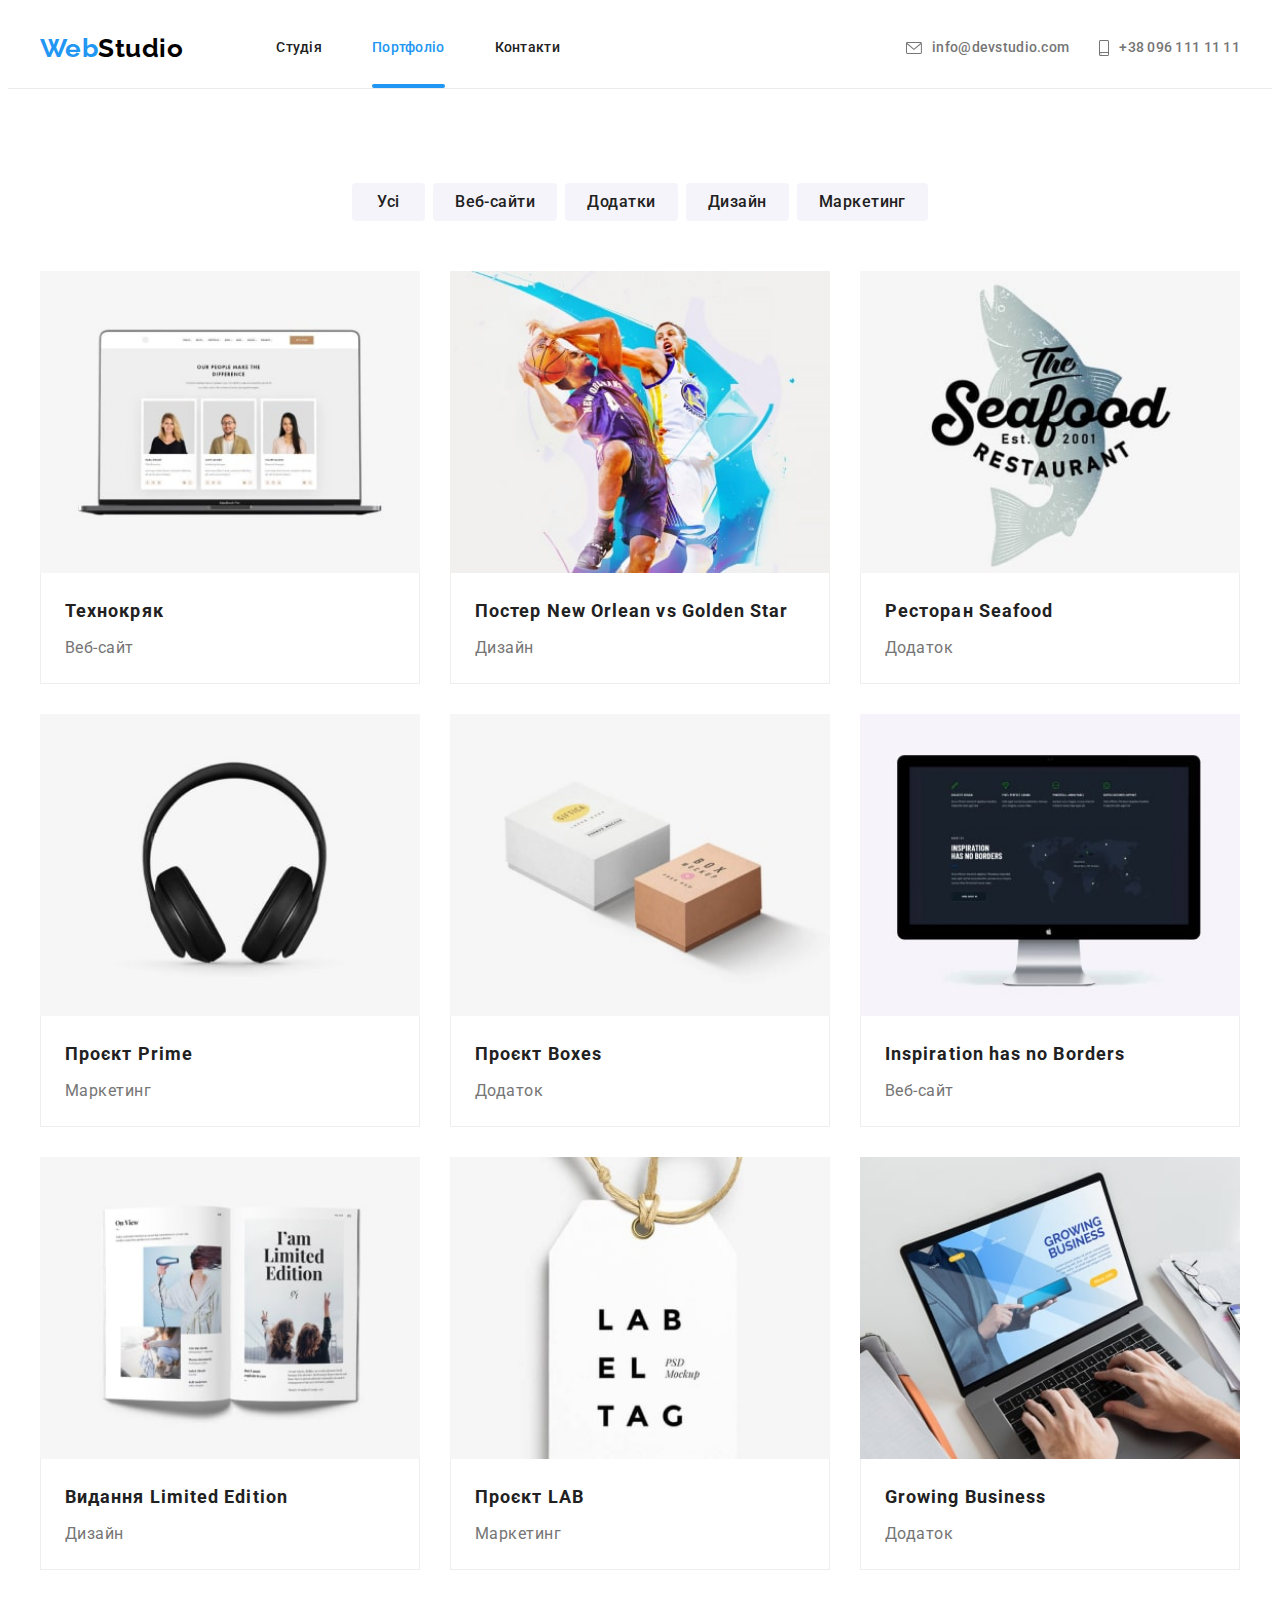
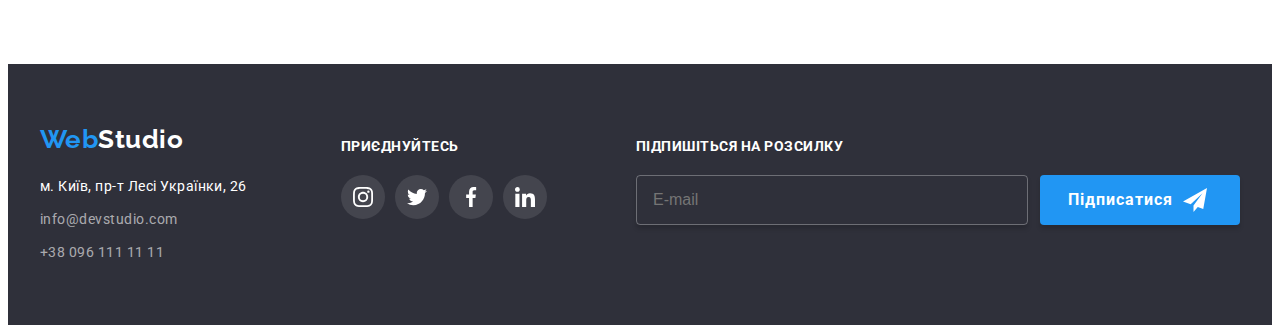
==== commit 926f0881: "change images" ====
--- a/portfolio.html
+++ b/portfolio.html
@@ -112,9 +112,17 @@
                 <div class="portfolio-card__figure">
                   <img
                     class="portfolio-card__img"
-                    src="./images/portfolio/portfolio-laptop.jpg"
+                    srcset="
+                      ./images/portfolio/portfolio-laptop-354.jpg    354w,
+                      ./images/portfolio/portfolio-laptop-370.jpg    370w,
+                      ./images/portfolio/portfolio-laptop-450.jpg    450w,
+                      ./images/portfolio/portfolio-laptop-354@2x.jpg 708w,
+                      ./images/portfolio/portfolio-laptop-370@2x.jpg 740w,
+                      ./images/portfolio/portfolio-laptop-450@2x.jpg 900w
+                    "
+                    src="./images/portfolio/portfolio-laptop-370.jpg"
+                    sizes="(min-width: 1200px) 370px, (min-width: 768px) 354px, (min-width: 480px) 450px,   100vw"
                     alt="Ноутбук"
-                    width="370"
                   />
                   <p class="portfolio-card__overlay">
                     Ресурс пропонує комплексні пропозиції з різним рівнем функціоналу та сервісів.
@@ -135,9 +143,17 @@
                 <div class="portfolio-card__figure">
                   <img
                     class="portfolio-card__img"
-                    src="./images/portfolio/portfolio-poster-basket.jpg"
+                    srcset="
+                      ./images/portfolio/portfolio-poster-basket-354.jpg    354w,
+                      ./images/portfolio/portfolio-poster-basket-370.jpg    370w,
+                      ./images/portfolio/portfolio-poster-basket-450.jpg    450w,
+                      ./images/portfolio/portfolio-poster-basket-354@2x.jpg 708w,
+                      ./images/portfolio/portfolio-poster-basket-370@2x.jpg 740w,
+                      ./images/portfolio/portfolio-poster-basket-450@2x.jpg 900w
+                    "
+                    src="./images/portfolio/portfolio-poster-basket-450.jpg"
+                    sizes="(min-width: 1200px) 370px, (min-width: 768px) 354px, (min-width: 480px) 450px,   100vw"
                     alt="Баскетболісти"
-                    width="370"
                   />
                   <p class="portfolio-card__overlay">
                     Ресурс пропонує комплексні пропозиції з різним рівнем функціоналу та сервісів.
@@ -157,9 +173,17 @@
                 <div class="portfolio-card__figure">
                   <img
                     class="portfolio-card__img"
-                    src="./images/portfolio/portfolio-restaurant.jpg"
+                    srcset="
+                      ./images/portfolio/portfolio-restaurant-354.jpg    354w,
+                      ./images/portfolio/portfolio-restaurant-370.jpg    370w,
+                      ./images/portfolio/portfolio-restaurant-450.jpg    450w,
+                      ./images/portfolio/portfolio-restaurant-354@2x.jpg 708w,
+                      ./images/portfolio/portfolio-restaurant-370@2x.jpg 740w,
+                      ./images/portfolio/portfolio-restaurant-450@2x.jpg 900w
+                    "
+                    src="./images/portfolio/portfolio-restaurant-450.jpg"
+                    sizes="(min-width: 1200px) 370px, (min-width: 768px) 354px, (min-width: 480px) 450px,   100vw"
                     alt="Ресторан Seafood"
-                    width="370"
                   />
                   <p class="portfolio-card__overlay">
                     Ресурс пропонує комплексні пропозиції з різним рівнем функціоналу та сервісів.
@@ -179,9 +203,17 @@
                 <div class="portfolio-card__figure">
                   <img
                     class="portfolio-card__img"
-                    src="./images/portfolio/portfolio-prime.jpg"
+                    srcset="
+                      ./images/portfolio/portfolio-prime-354.jpg    354w,
+                      ./images/portfolio/portfolio-prime-370.jpg    370w,
+                      ./images/portfolio/portfolio-prime-450.jpg    450w,
+                      ./images/portfolio/portfolio-prime-354@2x.jpg 708w,
+                      ./images/portfolio/portfolio-prime-370@2x.jpg 740w,
+                      ./images/portfolio/portfolio-prime-450@2x.jpg 900w
+                    "
+                    src="./images/portfolio/portfolio-prime-450.jpg"
+                    sizes="(min-width: 1200px) 370px, (min-width: 768px) 354px, (min-width: 480px) 450px,   100vw"
                     alt="Навушники"
-                    width="370"
                   />
                   <p class="portfolio-card__overlay">
                     Ресурс пропонує комплексні пропозиції з різним рівнем функціоналу та сервісів.
@@ -201,9 +233,17 @@
                 <div class="portfolio-card__figure">
                   <img
                     class="portfolio-card__img"
-                    src="./images/portfolio/portfolio-boxes.jpg"
+                    srcset="
+                      ./images/portfolio/portfolio-boxes-354.jpg    354w,
+                      ./images/portfolio/portfolio-boxes-370.jpg    370w,
+                      ./images/portfolio/portfolio-boxes-450.jpg    450w,
+                      ./images/portfolio/portfolio-boxes-354@2x.jpg 708w,
+                      ./images/portfolio/portfolio-boxes-370@2x.jpg 740w,
+                      ./images/portfolio/portfolio-boxes-450@2x.jpg 900w
+                    "
+                    src="./images/portfolio/portfolio-boxes-450.jpg"
+                    sizes="(min-width: 1200px) 370px, (min-width: 768px) 354px, (min-width: 480px) 450px,   100vw"
                     alt="Дві коробки"
-                    width="370"
                   />
                   <p class="portfolio-card__overlay">
                     Ресурс пропонує комплексні пропозиції з різним рівнем функціоналу та сервісів.
@@ -223,9 +263,17 @@
                 <div class="portfolio-card__figure">
                   <img
                     class="portfolio-card__img"
-                    src="./images/portfolio/portfolio-inspiration.jpg"
+                    srcset="
+                      ./images/portfolio/portfolio-inspiration-354.jpg    354w,
+                      ./images/portfolio/portfolio-inspiration-370.jpg    370w,
+                      ./images/portfolio/portfolio-inspiration-450.jpg    450w,
+                      ./images/portfolio/portfolio-inspiration-354@2x.jpg 708w,
+                      ./images/portfolio/portfolio-inspiration-370@2x.jpg 740w,
+                      ./images/portfolio/portfolio-inspiration-450@2x.jpg 900w
+                    "
+                    src="./images/portfolio/portfolio-inspiration-450.jpg"
+                    sizes="(min-width: 1200px) 370px, (min-width: 768px) 354px, (min-width: 480px) 450px,   100vw"
                     alt="Моноблок iMac"
-                    width="370"
                   />
                   <p class="portfolio-card__overlay">
                     Ресурс пропонує комплексні пропозиції з різним рівнем функціоналу та сервісів.
@@ -241,13 +289,21 @@
             </li>
 
             <li class="portfolio-card__item">
-              <a class="741" href="">
-                <div class="portfolio-card__figure">
-                  <img
-                    class="portfolio-card__img"
-                    src="./images/portfolio/portfolio-limited-edition.jpg"
+              <a class="portfolio-card__link" href="">
+                <div class="portfolio-card__figure">
+                  <img
+                    class="portfolio-card__img"
+                    srcset="
+                      ./images/portfolio/portfolio-limited-edition-354.jpg    354w,
+                      ./images/portfolio/portfolio-limited-edition-370.jpg    370w,
+                      ./images/portfolio/portfolio-limited-edition-450.jpg    450w,
+                      ./images/portfolio/portfolio-limited-edition-354@2x.jpg 708w,
+                      ./images/portfolio/portfolio-limited-edition-370@2x.jpg 740w,
+                      ./images/portfolio/portfolio-limited-edition-450@2x.jpg 900w
+                    "
+                    src="./images/portfolio/portfolio-limited-edition-450.jpg"
+                    sizes="(min-width: 1200px) 370px, (min-width: 768px) 354px, (min-width: 480px) 450px,   100vw"
                     alt="Розгорнута книга"
-                    width="370"
                   />
                   <p class="portfolio-card__overlay">
                     Ресурс пропонує комплексні пропозиції з різним рівнем функціоналу та сервісів.
@@ -267,9 +323,17 @@
                 <div class="portfolio-card__figure">
                   <img
                     class="portfolio-card__img"
-                    src="./images/portfolio/portfolio-lab.jpg"
+                    srcset="
+                      ./images/portfolio/portfolio-lab-354.jpg    354w,
+                      ./images/portfolio/portfolio-lab-370.jpg    370w,
+                      ./images/portfolio/portfolio-lab-450.jpg    450w,
+                      ./images/portfolio/portfolio-lab-354@2x.jpg 708w,
+                      ./images/portfolio/portfolio-lab-370@2x.jpg 740w,
+                      ./images/portfolio/portfolio-lab-450@2x.jpg 900w
+                    "
+                    src="./images/portfolio/portfolio-lab-450.jpg"
+                    sizes="(min-width: 1200px) 370px, (min-width: 768px) 354px, (min-width: 480px) 450px,   100vw"
                     alt="Бірка"
-                    width="370"
                   />
                   <p class="portfolio-card__overlay">
                     Ресурс пропонує комплексні пропозиції з різним рівнем функціоналу та сервісів.
@@ -289,9 +353,17 @@
                 <div class="portfolio-card__figure">
                   <img
                     class="portfolio-card__img"
-                    src="./images/portfolio/portfolio-growing.jpg"
+                    srcset="
+                      ./images/portfolio/portfolio-growing-354.jpg    354w,
+                      ./images/portfolio/portfolio-growing-370.jpg    370w,
+                      ./images/portfolio/portfolio-growing-450.jpg    450w,
+                      ./images/portfolio/portfolio-growing-354@2x.jpg 708w,
+                      ./images/portfolio/portfolio-growing-370@2x.jpg 740w,
+                      ./images/portfolio/portfolio-growing-450@2x.jpg 900w
+                    "
+                    src="./images/portfolio/portfolio-growing-450.jpg"
+                    sizes="(min-width: 1200px) 370px, (min-width: 768px) 354px, (min-width: 480px) 450px,   100vw"
                     alt="Ноутбук"
-                    width="370"
                   />
                   <p class="portfolio-card__overlay">
                     Ресурс пропонує комплексні пропозиції з різним рівнем функціоналу та сервісів.
--- a/css/main.min.css
+++ b/css/main.min.css
@@ -1 +1 @@
-.portfolio-card__img,.card-team__img,.card-what__img{display:block;max-width:100%}.portfolio-card__list,.filter_list,.mobile-menu__list,.address__list,.card-client__list,.card-team__list,.card-what__list,.card-benefit__list,.header-page__list,.socials__list{padding:0;margin:0;list-style:none}.portfolio-card__link,.mobile-menu__link--socials,.mobile-menu__link,.addres__link,.card-client__link,.logo,.header-page__link,.socials__link{text-decoration:none}.section-portfolio__title,.license__input,.form-footer__label,.section-benefits__title{position:absolute;white-space:nowrap;width:1px;height:1px;overflow:hidden;border:0;padding:0;clip:rect(0 0 0 0);-webkit-clip-path:inset(50%);clip-path:inset(50%);margin:-1px}.section-portfolio,.section-clients,.section-team,.section-what,.section-benefits{padding-top:60px;padding-bottom:60px}@media screen and (min-width: 1200px){.section-portfolio,.section-clients,.section-team,.section-what,.section-benefits{padding-top:94px;padding-bottom:94px}}.form-footer__title,.socials-footer__title,.section-clients__title,.section-team__title,.section-what__title{margin-bottom:30px;color:#212121;font-weight:700;font-size:28px;line-height:1.18;text-align:center}@media screen and (min-width: 1200px){.form-footer__title,.socials-footer__title,.section-clients__title,.section-team__title,.section-what__title{margin-bottom:50px;font-size:36px;line-height:1.17}}body{font-family:roboto,sans-serif;letter-spacing:.03em;color:#757575}h1,h2,h3,h4,h4,h5,h6,p{margin-top:0;margin-bottom:0}.button,.filter_btn,.button--primary,.modal-window__button-send,.form-footer__button,.hero__button{min-width:73px;padding:6px 22px;color:#212121;font-weight:500;font-size:16px;line-height:1.62;text-align:center;font-family:inherit;letter-spacing:inherit;background-color:#f5f4fa;cursor:pointer;border:none;border-radius:4px}.button--primary,.modal-window__button-send,.form-footer__button,.hero__button{color:#fff;background-color:#2196f3;letter-spacing:.06em;-webkit-transition:background-color 250ms cubic-bezier(0.4, 0, 0.2, 1);transition:background-color 250ms cubic-bezier(0.4, 0, 0.2, 1)}.button--primary:hover,.modal-window__button-send:hover,.form-footer__button:hover,.hero__button:hover,.button--primary:focus,.modal-window__button-send:focus,.form-footer__button:focus,.hero__button:focus{background-color:#188ce8}.container{padding-left:15px;padding-right:15px;margin-left:auto;margin-right:auto;width:100%}@media screen and (min-width: 480px){.container{max-width:480px}}@media screen and (min-width: 768px){.container{max-width:768px}}@media screen and (min-width: 1200px){.container{max-width:1200px}}.socials__list{display:-webkit-inline-box;display:-ms-inline-flexbox;display:inline-flex}.socials__item:not(:last-child){margin-right:10px}.socials__link{display:-webkit-inline-box;display:-ms-inline-flexbox;display:inline-flex;-webkit-box-pack:center;-ms-flex-pack:center;justify-content:center;-webkit-box-align:center;-ms-flex-align:center;align-items:center;color:#fff;background-color:rgba(255,255,255,.1);width:44px;height:44px;border-radius:50%;-webkit-transition:color 250ms cubic-bezier(0.4, 0, 0.2, 1),background-color 250ms cubic-bezier(0.4, 0, 0.2, 1);transition:color 250ms cubic-bezier(0.4, 0, 0.2, 1),background-color 250ms cubic-bezier(0.4, 0, 0.2, 1)}.socials__link:hover,.socials__link:focus{background-color:#2196f3}.socials__icon{fill:currentColor;width:20px;height:20px}.header-page{background-color:#fff;border-bottom:1px solid #ececec}.header-page__container{display:-webkit-box;display:-ms-flexbox;display:flex;-webkit-box-align:center;-ms-flex-align:center;align-items:center;-webkit-box-pack:justify;-ms-flex-pack:justify;justify-content:space-between}@media screen and (min-width: 768px){.header-page__container{-webkit-box-pack:left;-ms-flex-pack:left;justify-content:left}}.header-page__logo{margin-right:88px}@media screen and (min-width: 1200px){.header-page__logo{margin-right:93px}}.header-page__menu{display:none}@media screen and (min-width: 768px){.header-page__menu{display:-webkit-box;display:-ms-flexbox;display:flex;-ms-flex-preferred-size:100%;flex-basis:100%;-webkit-box-pack:justify;-ms-flex-pack:justify;justify-content:space-between}}.header-page__list{display:-webkit-box;display:-ms-flexbox;display:flex;-webkit-column-gap:50px;-moz-column-gap:50px;column-gap:50px;font-weight:500;font-size:14px;line-height:1.14;letter-spacing:.02em}.header-page__link{display:block;padding-top:32px;padding-bottom:32px;color:#212121;-webkit-transition:color 250ms cubic-bezier(0.4, 0, 0.2, 1);transition:color 250ms cubic-bezier(0.4, 0, 0.2, 1)}.header-page__link:hover,.header-page__link:focus{color:#2196f3}.header-page__icon{margin-right:10px;fill:currentColor}.header-page__link--current{position:relative;color:#2196f3}.header-page__link--current::after{content:"";position:absolute;left:0;bottom:0;display:block;width:100%;height:4px;border-radius:2px;background-color:currentColor}.header-page__list--second{-ms-flex-wrap:wrap;flex-wrap:wrap;-webkit-column-gap:30px;-moz-column-gap:30px;column-gap:30px;row-gap:10px}@media screen and (max-width: 1200px){.header-page__list--second{font-size:12px;line-height:1.17;padding:21px 0;max-width:142px}}.header-page__link--second{color:#757575;display:-webkit-box;display:-ms-flexbox;display:flex;-webkit-box-align:center;-ms-flex-align:center;align-items:center}@media screen and (max-width: 1200px){.header-page__link--second{padding:0}}.header-page__btn-mobile-menu{padding:10px 0;border:none;background-color:#fff}@media screen and (min-width: 768px){.header-page__btn-mobile-menu{display:none}}.header-page__icon-open-menu{display:block;width:40px;height:40px;fill:#000}.logo{color:#000;font-family:raleway,sans-serif;font-weight:700;font-size:24px;line-height:1.17}@media screen and (min-width: 1200px){.logo{font-size:26px;line-height:1.19}}.logo__accent{color:#2196f3}.hero{text-align:center;letter-spacing:.06em;background-color:#2f303a;background-repeat:no-repeat;background-position:center;background-size:cover;margin:0 auto;max-width:480px}@media screen and (min-width: 480px){.hero{max-width:768px}}@media screen and (min-width: 768px){.hero{max-width:1200px}}@media screen and (min-width: 1200px){.hero{max-width:1600px}}.hero__container{display:inline-block;padding:60px 60px}@media screen and (min-width: 480px){.hero__container{padding:118px 60px}}@media screen and (min-width: 768px){.hero__container{padding:118px 204px}}@media screen and (min-width: 1200px){.hero__container{padding:200px 252px}}.hero__title{margin-top:0;margin-bottom:30px;color:#fff;font-weight:900;font-size:26px;line-height:1.62;text-transform:uppercase}@media screen and (min-width: 1200px){.hero__title{font-size:44px;line-height:1.36}}.hero__button{padding:10px 24px;font-weight:700;font-size:16px;line-height:1.88;-webkit-box-shadow:0px 4px 4px rgba(0, 0, 0, 0.15);box-shadow:0px 4px 4px rgba(0, 0, 0, 0.15)}@media screen and (min-width: 1200px){.hero__button{padding:10px 32px}}@media screen and (min-width: 1200px){.section-benefits{padding-bottom:0}}.card-benefit__list{display:-webkit-box;display:-ms-flexbox;display:flex;-webkit-box-orient:vertical;-webkit-box-direction:normal;-ms-flex-direction:column;flex-direction:column;gap:30px;font-size:14px;line-height:1.71}@media screen and (min-width: 768px){.card-benefit__list{-webkit-box-orient:horizontal;-webkit-box-direction:normal;-ms-flex-direction:row;flex-direction:row;-ms-flex-wrap:wrap;flex-wrap:wrap}}.card-benefit__item{max-width:calc((100% - 0px)/1)}@media screen and (min-width: 768px){.card-benefit__item{max-width:calc((100% - 30px)/2)}}@media screen and (min-width: 1200px){.card-benefit__item{max-width:calc((100% - 90px)/4)}}.card-benefit__icon{width:70px;height:70px}.card-benefit__title{margin-bottom:10px;color:#212121;font-weight:700;font-size:14px;line-height:1.14;text-transform:uppercase}.card-benefit__figure{display:-webkit-box;display:-ms-flexbox;display:flex;-webkit-box-pack:center;-ms-flex-pack:center;justify-content:center;-webkit-box-align:center;-ms-flex-align:center;align-items:center;margin-bottom:30px;max-width:100;height:120px;border-radius:4px;background-color:#f5f4fa}.section-what{display:none}@media screen and (min-width: 1200px){.section-what{display:block}}.card-what__list{display:-webkit-box;display:-ms-flexbox;display:flex;-webkit-box-pack:justify;-ms-flex-pack:justify;justify-content:space-between}.card-what__item{position:relative}.card-what__title{position:absolute;left:0;bottom:0;width:100%;padding:27px 5px;font-weight:700;font-size:14px;line-height:1.14;text-align:center;text-transform:uppercase;color:#fff;background:rgba(47,48,58,.8)}.section-team{font-size:16px;line-height:1.19;background-color:#f5f4fa}.card-team__list{display:-webkit-box;display:-ms-flexbox;display:flex;-webkit-box-pack:justify;-ms-flex-pack:justify;justify-content:space-between;-webkit-box-orient:vertical;-webkit-box-direction:normal;-ms-flex-direction:column;flex-direction:column;gap:30px}@media screen and (min-width: 768px){.card-team__list{-webkit-box-orient:horizontal;-webkit-box-direction:normal;-ms-flex-direction:row;flex-direction:row;-ms-flex-wrap:wrap;flex-wrap:wrap}}.card-team__caption{padding:30px 10px 24px 10px;text-align:center}@media screen and (min-width: 1200px){.card-team__caption{padding-bottom:30px}}.card-team__img{width:100%}.card-team__title{margin-bottom:10px;color:#212121;font-size:16px;line-height:1.19;font-weight:500}.card-team__item{background-color:#fff;border-bottom-right-radius:4px;border-bottom-left-radius:4px;-webkit-box-shadow:0px 1px 3px rgba(0, 0, 0, 0.12), 0px 1px 1px rgba(0, 0, 0, 0.14),  0px 2px 1px rgba(0, 0, 0, 0.2);box-shadow:0px 1px 3px rgba(0, 0, 0, 0.12), 0px 1px 1px rgba(0, 0, 0, 0.14),  0px 2px 1px rgba(0, 0, 0, 0.2);max-width:calc((100% - 0px)/1)}@media screen and (min-width: 768px){.card-team__item{max-width:calc((100% - 30px)/2)}}@media screen and (min-width: 1200px){.card-team__item{max-width:calc((100% - 90px)/4)}}.card-team__content{margin-bottom:16px}.card-team__link-socials{color:#afb1b8}.card-team__link-socials:hover,.card-team__link-socials:focus{color:#fff}.card-client__list{display:-webkit-box;display:-ms-flexbox;display:flex;-ms-flex-wrap:wrap;flex-wrap:wrap;gap:30px}.card-client__item{width:100%;max-width:calc((100% - 30px)/2)}@media screen and (min-width: 768px){.card-client__item{max-width:calc((100% - 60px)/3)}}@media screen and (min-width: 1200px){.card-client__item{max-width:calc((100% - 150px)/6)}}.card-client__icon{fill:currentColor;width:106px;height:60px}.card-client__link{display:-webkit-inline-box;display:-ms-inline-flexbox;display:inline-flex;-webkit-box-pack:center;-ms-flex-pack:center;justify-content:center;-webkit-box-align:center;-ms-flex-align:center;align-items:center;color:#afb1b8;width:100%;height:92px;border:1px solid #afb1b8;border-radius:4px;-webkit-transition:color 250ms cubic-bezier(0.4, 0, 0.2, 1),border-color 250ms cubic-bezier(0.4, 0, 0.2, 1);transition:color 250ms cubic-bezier(0.4, 0, 0.2, 1),border-color 250ms cubic-bezier(0.4, 0, 0.2, 1)}.card-client__link:hover,.card-client__link:focus{color:#2196f3;border-color:#2196f3}.footer-page{padding-top:60px;padding-bottom:60px;background-color:#2f303a;margin:0 auto}.footer-page__container{display:-webkit-box;display:-ms-flexbox;display:flex;-webkit-box-orient:vertical;-webkit-box-direction:normal;-ms-flex-direction:column;flex-direction:column;-webkit-box-pack:justify;-ms-flex-pack:justify;justify-content:space-between}@media screen and (min-width: 768px){.footer-page__container{padding-left:60px;padding-right:75px}}@media screen and (min-width: 1200px){.footer-page__container{-webkit-box-orient:horizontal;-webkit-box-direction:normal;-ms-flex-direction:row;flex-direction:row;padding-left:0;padding-right:0}}.footer-page__wrap{display:-webkit-box;display:-ms-flexbox;display:flex;-webkit-box-orient:vertical;-webkit-box-direction:normal;-ms-flex-direction:column;flex-direction:column;width:100%;margin-bottom:60px}@media screen and (min-width: 768px){.footer-page__wrap{-webkit-box-orient:horizontal;-webkit-box-direction:normal;-ms-flex-direction:row;flex-direction:row;-webkit-box-pack:justify;-ms-flex-pack:justify;justify-content:space-between}}@media screen and (min-width: 1200px){.footer-page__wrap{width:507px;margin-bottom:0;-webkit-box-orient:horizontal;-webkit-box-direction:normal;-ms-flex-direction:row;flex-direction:row;-webkit-box-pack:justify;-ms-flex-pack:justify;justify-content:space-between}}.footer-page__address{width:100%;text-align:center;margin-bottom:60px}@media screen and (min-width: 768px){.footer-page__address{width:232px;margin-bottom:0}}@media screen and (min-width: 1200px){.footer-page__address{width:232px;text-align:left;margin-bottom:0}}.footer-page__logo{margin-bottom:20px;display:inline-block;color:#fff}.footer-page__socials{width:100%;text-align:center;padding-top:0}@media screen and (min-width: 768px){.footer-page__socials{width:206px;padding-top:5px}}@media screen and (min-width: 1200px){.footer-page__socials{text-align:left;padding-top:15px}}.address__item:not(:last-child){margin-bottom:9px}.addres__link{width:100%;color:rgba(255,255,255,.6);font-size:14px;line-height:1.71;font-style:normal;-webkit-transition:color 250ms cubic-bezier(0.4, 0, 0.2, 1);transition:color 250ms cubic-bezier(0.4, 0, 0.2, 1)}.addres__link:hover,.addres__link:focus{color:#2196f3}.addres__link--map{color:#fff}.socials-footer__title{margin-bottom:20px;font-weight:700;font-size:14px;line-height:1.14;text-transform:uppercase;color:#fff}@media screen and (min-width: 1200px){.socials-footer__title{text-align:left}}.form-footer{text-align:center;padding-top:0}@media screen and (min-width: 1200px){.form-footer{text-align:left;padding-top:15px}}.form-footer__title{margin-bottom:20px;font-weight:700;font-size:14px;line-height:1.14;text-transform:uppercase;text-align:center;color:#fff}@media screen and (min-width: 1200px){.form-footer__title{text-align:left}}.form-footer__wrap{display:-webkit-box;display:-ms-flexbox;display:flex;-webkit-box-orient:vertical;-webkit-box-direction:normal;-ms-flex-direction:column;flex-direction:column;-webkit-box-align:center;-ms-flex-align:center;align-items:center}@media screen and (min-width: 1200px){.form-footer__wrap{-webkit-box-orient:horizontal;-webkit-box-direction:normal;-ms-flex-direction:row;flex-direction:row}}.form-footer__input{margin-bottom:20px;padding:14px 16px;width:100%;border:1px solid rgba(255,255,255,.3);-webkit-box-shadow:0px 4px 4px rgba(0,0,0,.15);box-shadow:0px 4px 4px rgba(0,0,0,.15);border-radius:4px;font-size:16px;line-height:1.25;color:rgba(255,255,255,.6);background-color:rgba(0,0,0,0);outline:none;-webkit-transition:border-color 250ms cubic-bezier(0.4, 0, 0.2, 1);transition:border-color 250ms cubic-bezier(0.4, 0, 0.2, 1)}.form-footer__input:hover,.form-footer__input:focus{border-color:#2196f3}@media screen and (min-width: 768px){.form-footer__input{width:450px}}@media screen and (min-width: 1200px){.form-footer__input{margin-bottom:0;width:358px}}.form-footer__button{display:-webkit-inline-box;display:-ms-inline-flexbox;display:inline-flex;-webkit-box-align:center;-ms-flex-align:center;align-items:center;width:200px;margin-left:12px;padding:10px 28px;font-weight:700;font-size:16px;line-height:1.88;-webkit-box-shadow:0px 4px 4px rgba(0,0,0,.15);box-shadow:0px 4px 4px rgba(0,0,0,.15);-webkit-transition:border-color 250ms cubic-bezier(0.4, 0, 0.2, 1);transition:border-color 250ms cubic-bezier(0.4, 0, 0.2, 1)}.form-footer__icon-button{margin-left:10px;fill:currentColor}.backdrop{position:fixed;top:0;left:0;width:100%;height:100%;background-color:rgba(0,0,0,.2);visibility:visible;opacity:1;pointer-events:auto;-webkit-transition:opacity 500ms cubic-bezier(0.4, 0, 0.2, 1),visibility 500ms cubic-bezier(0.4, 0, 0.2, 1);transition:opacity 500ms cubic-bezier(0.4, 0, 0.2, 1),visibility 500ms cubic-bezier(0.4, 0, 0.2, 1)}.backdrop.is-hidden{visibility:collapse;opacity:0;pointer-events:none}.backdrop.is-hidden .modal-window{-webkit-transform:translate(-50%, -50%) scale(0.9);transform:translate(-50%, -50%) scale(0.9)}.modal-window{position:absolute;top:50%;left:50%;-webkit-transform:translate(-50%, -50%) scale(1);transform:translate(-50%, -50%) scale(1);width:450px;height:609px;padding:40px;background:#fff;-webkit-box-shadow:0px 1px 3px rgba(0, 0, 0, 0.12), 0px 1px 1px rgba(0, 0, 0, 0.14), 0px 2px 1px rgba(0, 0, 0, 0.2);box-shadow:0px 1px 3px rgba(0, 0, 0, 0.12), 0px 1px 1px rgba(0, 0, 0, 0.14), 0px 2px 1px rgba(0, 0, 0, 0.2);border-radius:4px;-webkit-transition:-webkit-transform 250ms cubic-bezier(0.4, 0, 0.2, 1);transition:-webkit-transform 250ms cubic-bezier(0.4, 0, 0.2, 1);transition:transform 250ms cubic-bezier(0.4, 0, 0.2, 1);transition:transform 250ms cubic-bezier(0.4, 0, 0.2, 1), -webkit-transform 250ms cubic-bezier(0.4, 0, 0.2, 1)}@media screen and (min-width: 768px){.modal-window{width:528px;height:581px}}@media screen and (min-width: 1200px){.modal-window{width:528px;height:581px}}.modal-window__btn-close{position:absolute;right:8px;top:8px;width:30px;height:30px;color:#000;background-color:inherit;border:1px solid rgba(0,0,0,.1);border-radius:50%;-webkit-transition:color 250ms cubic-bezier(0.4, 0, 0.2, 1);transition:color 250ms cubic-bezier(0.4, 0, 0.2, 1)}.modal-window__btn-close:hover,.modal-window__btn-close:focus{color:#2196f3;cursor:pointer}.modal-window__icon-close{width:11px;height:11px;fill:currentColor}.modal-window__title{margin-bottom:12px;font-weight:700;font-size:20px;line-height:1.5;text-align:center;letter-spacing:.03em;color:#212121}@media screen and (min-width: 1200px){.modal-window__title{line-height:1.15}}.modal-window__wrap{display:-webkit-box;display:-ms-flexbox;display:flex;-webkit-box-orient:vertical;-webkit-box-direction:normal;-ms-flex-direction:column;flex-direction:column;margin-bottom:30px}.modal-window__label{display:block;margin-bottom:4px;font-size:12px;line-height:1.17;letter-spacing:.01em}.modal-window__wrap-input{position:relative;margin-bottom:10px}.modal-window__input{padding:12px 9px 12px 42px;width:100%;border:1px solid rgba(33,33,33,.2);border-radius:4px;font-size:12px;line-height:1.17;letter-spacing:.01em;color:#757575;-webkit-transition:border-color 250ms cubic-bezier(0.4, 0, 0.2, 1);transition:border-color 250ms cubic-bezier(0.4, 0, 0.2, 1);outline:none}.modal-window__input:hover,.modal-window__input:focus{border-color:#2196f3}.modal-window__icon-input{position:absolute;left:12px;top:50%;-webkit-transform:translateY(-50%);transform:translateY(-50%);fill:#212121;-webkit-transition:fill 250ms cubic-bezier(0.4, 0, 0.2, 1);transition:fill 250ms cubic-bezier(0.4, 0, 0.2, 1)}.modal-window__input:hover+.modal-window__icon-input,.modal-window__input:focus+.modal-window__icon-input{fill:#2196f3}.modal-window__input-comment{height:120px;margin-bottom:20px;padding:12px 16px;resize:none}.modal-window__input-comment::-webkit-input-placeholder{font-size:12px;line-height:1.17;letter-spacing:.01em;color:rgba(117,117,117,.5)}.modal-window__input-comment::-moz-placeholder{font-size:12px;line-height:1.17;letter-spacing:.01em;color:rgba(117,117,117,.5)}.modal-window__input-comment:-ms-input-placeholder{font-size:12px;line-height:1.17;letter-spacing:.01em;color:rgba(117,117,117,.5)}.modal-window__input-comment::-ms-input-placeholder{font-size:12px;line-height:1.17;letter-spacing:.01em;color:rgba(117,117,117,.5)}.modal-window__input-comment::placeholder{font-size:12px;line-height:1.17;letter-spacing:.01em;color:rgba(117,117,117,.5)}.modal-window__button-send{display:block;margin:30px auto 0 auto;padding:10px 52px;font-weight:700;font-size:16px;line-height:1.88;-webkit-box-shadow:0px 4px 4px rgba(0,0,0,.15);box-shadow:0px 4px 4px rgba(0,0,0,.15)}.license__wrap{display:-webkit-box;display:-ms-flexbox;display:flex;margin-left:12px;font-size:12px;line-height:1.17;letter-spacing:.03em}@media screen and (min-width: 1200px){.license__wrap{font-size:14px;line-height:1.71}}.license__link{color:#2196f3}.license__input{-moz-appearance:none;-webkit-appearance:none;appearance:none}.license__label{display:-webkit-inline-box;display:-ms-inline-flexbox;display:inline-flex;-webkit-box-align:center;-ms-flex-align:center;align-items:center;-webkit-user-select:none;-moz-user-select:none;-ms-user-select:none;user-select:none}.license__icon-checkbox{margin-right:7px}.license__input:checked+.license__label .license__icon-checkbox{-webkit-box-shadow:0px 4px 4px rgba(0,0,0,.25);box-shadow:0px 4px 4px rgba(0,0,0,.25)}.license__icon-checkbox--checken{opacity:0}.license__input:checked+.license__label .license__icon-checkbox--checken{opacity:1}.license__icon-checkbox--nochecken{opacity:1}.license__input:checked+.license__label .license__icon-checkbox--nochecken{opacity:0}.mobile-menu{position:fixed;top:0;left:0;width:100vw;height:100vh;z-index:999;display:-webkit-box;display:-ms-flexbox;display:flex;-webkit-box-orient:vertical;-webkit-box-direction:normal;-ms-flex-direction:column;flex-direction:column;gap:64px;padding:48px 40px;color:#212121;background-color:#fff;-webkit-transform:translateX(100%);transform:translateX(100%);-webkit-transition:-webkit-transform 250ms cubic-bezier(0.4, 0, 0.2, 1);transition:-webkit-transform 250ms cubic-bezier(0.4, 0, 0.2, 1);transition:transform 250ms cubic-bezier(0.4, 0, 0.2, 1);transition:transform 250ms cubic-bezier(0.4, 0, 0.2, 1), -webkit-transform 250ms cubic-bezier(0.4, 0, 0.2, 1)}.mobile-menu.is-open{-webkit-transform:translateX(0);transform:translateX(0)}.mobile-menu__btn{position:absolute;top:10px;right:0;width:40px;height:40px;color:#000;background-color:inherit;border:none;border-radius:50%;-webkit-transition:color 250ms cubic-bezier(0.4, 0, 0.2, 1);transition:color 250ms cubic-bezier(0.4, 0, 0.2, 1)}.mobile-menu__btn:hover,.mobile-menu__btn:focus{color:#2196f3;cursor:pointer}.mobile-menu__icon{width:19px;height:19px;fill:currentColor}.mobile-menu__list{display:-webkit-box;display:-ms-flexbox;display:flex;-webkit-box-orient:vertical;-webkit-box-direction:normal;-ms-flex-direction:column;flex-direction:column;gap:32px;font-weight:500;letter-spacing:.02em}.mobile-menu__link{color:inherit}.mobile-menu__list--first{-webkit-box-flex:1;-ms-flex-positive:1;flex-grow:1;font-size:40px;line-height:1.18}.mobile-menu__list--second{font-size:24px;line-height:1.17}.mobile-menu__list--socials{-webkit-box-orient:horizontal;-webkit-box-direction:normal;-ms-flex-direction:row;flex-direction:row;gap:20px;font-size:18px;line-height:1.22}.mobile-menu__link--curent{color:#2196f3}.mobile-menu__link--accent{color:#2196f3;font-size:34px;line-height:1.18}.mobile-menu__link--socials{color:#2196f3}.filter_list{display:-webkit-box;display:-ms-flexbox;display:flex;-ms-flex-wrap:wrap;flex-wrap:wrap;row-gap:15px;-webkit-column-gap:8px;-moz-column-gap:8px;column-gap:8px;margin-bottom:50px}@media screen and (min-width: 768px){.filter_list{-webkit-box-pack:center;-ms-flex-pack:center;justify-content:center}}.filter_btn{-webkit-transition:color 250ms cubic-bezier(0.4, 0, 0.2, 1),background-color 250ms cubic-bezier(0.4, 0, 0.2, 1),-webkit-box-shadow 250ms cubic-bezier(0.4, 0, 0.2, 1);transition:color 250ms cubic-bezier(0.4, 0, 0.2, 1),background-color 250ms cubic-bezier(0.4, 0, 0.2, 1),-webkit-box-shadow 250ms cubic-bezier(0.4, 0, 0.2, 1);transition:color 250ms cubic-bezier(0.4, 0, 0.2, 1),background-color 250ms cubic-bezier(0.4, 0, 0.2, 1),box-shadow 250ms cubic-bezier(0.4, 0, 0.2, 1);transition:color 250ms cubic-bezier(0.4, 0, 0.2, 1),background-color 250ms cubic-bezier(0.4, 0, 0.2, 1),box-shadow 250ms cubic-bezier(0.4, 0, 0.2, 1),-webkit-box-shadow 250ms cubic-bezier(0.4, 0, 0.2, 1)}.filter_btn:hover,.filter_btn:focus{color:#fff;background-color:#2196f3;-webkit-box-shadow:0px 3px 1px rgba(0, 0, 0, 0.1), 0px 1px 2px rgba(0, 0, 0, 0.08), 0px 2px 2px rgba(0, 0, 0, 0.12);box-shadow:0px 3px 1px rgba(0, 0, 0, 0.1), 0px 1px 2px rgba(0, 0, 0, 0.08), 0px 2px 2px rgba(0, 0, 0, 0.12)}.portfolio-card__list{display:-webkit-box;display:-ms-flexbox;display:flex;-ms-flex-wrap:wrap;flex-wrap:wrap;gap:30px;font-size:16px;line-height:1.88}.portfolio-card__item{max-width:calc((100% - 0px)/1)}@media screen and (min-width: 768px){.portfolio-card__item{max-width:calc((100% - 30px)/2)}}@media screen and (min-width: 1200px){.portfolio-card__item{max-width:calc((100% - 60px)/3)}}.portfolio-card__img{width:450px}.portfolio-card__link{display:block;-webkit-transition:-webkit-box-shadow 250ms cubic-bezier(0.4, 0, 0.2, 1);transition:-webkit-box-shadow 250ms cubic-bezier(0.4, 0, 0.2, 1);transition:box-shadow 250ms cubic-bezier(0.4, 0, 0.2, 1);transition:box-shadow 250ms cubic-bezier(0.4, 0, 0.2, 1), -webkit-box-shadow 250ms cubic-bezier(0.4, 0, 0.2, 1)}.portfolio-card__link:visited{color:inherit}.portfolio-card__link:hover,.portfolio-card__link:focus{-webkit-box-shadow:0px 1px 1px rgba(0, 0, 0, 0.12), 0px 4px 4px rgba(0, 0, 0, 0.06), 1px 4px 6px rgba(0, 0, 0, 0.16);box-shadow:0px 1px 1px rgba(0, 0, 0, 0.12), 0px 4px 4px rgba(0, 0, 0, 0.06), 1px 4px 6px rgba(0, 0, 0, 0.16)}.portfolio-card__body{padding:20px 24px;margin:0;border-left:1px solid #eee;border-right:1px solid #eee;border-bottom:1px solid #eee}.portfolio-card__figure{position:relative;overflow:hidden}.portfolio-card__overlay{position:absolute;left:0;bottom:0;width:100%;height:100%;padding:24px;font-size:18px;line-height:1.56;color:#fff;background-color:rgba(33,150,243,.9);-webkit-transform:translateY(101%);transform:translateY(101%);-webkit-transition:-webkit-transform 250ms cubic-bezier(0.4, 0, 0.2, 1);transition:-webkit-transform 250ms cubic-bezier(0.4, 0, 0.2, 1);transition:transform 250ms cubic-bezier(0.4, 0, 0.2, 1);transition:transform 250ms cubic-bezier(0.4, 0, 0.2, 1), -webkit-transform 250ms cubic-bezier(0.4, 0, 0.2, 1)}.portfolio-card__link:hover .portfolio-card__overlay,.portfolio-card__link:focus .portfolio-card__overlay{-webkit-transform:translateY(0);transform:translateY(0)}.portfolio-card__title{color:#212121;font-weight:700;font-size:18px;line-height:2;letter-spacing:.06em;margin-bottom:4px}.nodisplay{display:none !important}/*# sourceMappingURL=main.min.css.map */+.portfolio-card__img,.card-team__img,.card-what__img{display:block;max-width:100%}.portfolio-card__list,.filter_list,.mobile-menu__list,.address__list,.card-client__list,.card-team__list,.card-what__list,.card-benefit__list,.header-page__list,.socials__list{padding:0;margin:0;list-style:none}.portfolio-card__link,.mobile-menu__link--socials,.mobile-menu__link,.addres__link,.card-client__link,.logo,.header-page__link,.socials__link{text-decoration:none}.section-portfolio__title,.license__input,.form-footer__label,.section-benefits__title{position:absolute;white-space:nowrap;width:1px;height:1px;overflow:hidden;border:0;padding:0;clip:rect(0 0 0 0);-webkit-clip-path:inset(50%);clip-path:inset(50%);margin:-1px}.section-portfolio,.section-clients,.section-team,.section-what,.section-benefits{padding-top:60px;padding-bottom:60px}@media screen and (min-width: 1200px){.section-portfolio,.section-clients,.section-team,.section-what,.section-benefits{padding-top:94px;padding-bottom:94px}}.form-footer__title,.socials-footer__title,.section-clients__title,.section-team__title,.section-what__title{margin-bottom:30px;color:#212121;font-weight:700;font-size:28px;line-height:1.18;text-align:center}@media screen and (min-width: 1200px){.form-footer__title,.socials-footer__title,.section-clients__title,.section-team__title,.section-what__title{margin-bottom:50px;font-size:36px;line-height:1.17}}body{font-family:roboto,sans-serif;letter-spacing:.03em;color:#757575}h1,h2,h3,h4,h4,h5,h6,p{margin-top:0;margin-bottom:0}.no-scroll{overflow:hidden;overflow-y:hidden}.button,.filter_btn,.button--primary,.modal-window__button-send,.form-footer__button,.hero__button{min-width:73px;padding:6px 22px;color:#212121;font-weight:500;font-size:16px;line-height:1.62;text-align:center;font-family:inherit;letter-spacing:inherit;background-color:#f5f4fa;cursor:pointer;border:none;border-radius:4px}.button--primary,.modal-window__button-send,.form-footer__button,.hero__button{color:#fff;background-color:#2196f3;letter-spacing:.06em;-webkit-transition:background-color 250ms cubic-bezier(0.4, 0, 0.2, 1);transition:background-color 250ms cubic-bezier(0.4, 0, 0.2, 1)}.button--primary:hover,.modal-window__button-send:hover,.form-footer__button:hover,.hero__button:hover,.button--primary:focus,.modal-window__button-send:focus,.form-footer__button:focus,.hero__button:focus{background-color:#188ce8}.container{padding-left:15px;padding-right:15px;margin-left:auto;margin-right:auto;width:100%}@media screen and (min-width: 480px){.container{max-width:480px}}@media screen and (min-width: 768px){.container{max-width:768px}}@media screen and (min-width: 1200px){.container{max-width:1200px}}.socials__list{display:-webkit-inline-box;display:-ms-inline-flexbox;display:inline-flex}.socials__item:not(:last-child){margin-right:10px}.socials__link{display:-webkit-inline-box;display:-ms-inline-flexbox;display:inline-flex;-webkit-box-pack:center;-ms-flex-pack:center;justify-content:center;-webkit-box-align:center;-ms-flex-align:center;align-items:center;color:#fff;background-color:rgba(255,255,255,.1);width:44px;height:44px;border-radius:50%;-webkit-transition:color 250ms cubic-bezier(0.4, 0, 0.2, 1),background-color 250ms cubic-bezier(0.4, 0, 0.2, 1);transition:color 250ms cubic-bezier(0.4, 0, 0.2, 1),background-color 250ms cubic-bezier(0.4, 0, 0.2, 1)}.socials__link:hover,.socials__link:focus{background-color:#2196f3}.socials__icon{fill:currentColor;width:20px;height:20px}.header-page{background-color:#fff;border-bottom:1px solid #ececec}.header-page__container{display:-webkit-box;display:-ms-flexbox;display:flex;-webkit-box-align:center;-ms-flex-align:center;align-items:center;-webkit-box-pack:justify;-ms-flex-pack:justify;justify-content:space-between}@media screen and (min-width: 768px){.header-page__container{-webkit-box-pack:left;-ms-flex-pack:left;justify-content:left}}.header-page__logo{margin-right:88px}@media screen and (min-width: 1200px){.header-page__logo{margin-right:93px}}.header-page__menu{display:none}@media screen and (min-width: 768px){.header-page__menu{display:-webkit-box;display:-ms-flexbox;display:flex;-ms-flex-preferred-size:100%;flex-basis:100%;-webkit-box-pack:justify;-ms-flex-pack:justify;justify-content:space-between}}.header-page__list{display:-webkit-box;display:-ms-flexbox;display:flex;-webkit-column-gap:50px;-moz-column-gap:50px;column-gap:50px;font-weight:500;font-size:14px;line-height:1.14;letter-spacing:.02em}.header-page__link{display:block;padding-top:32px;padding-bottom:32px;color:#212121;-webkit-transition:color 250ms cubic-bezier(0.4, 0, 0.2, 1);transition:color 250ms cubic-bezier(0.4, 0, 0.2, 1)}.header-page__link:hover,.header-page__link:focus{color:#2196f3}.header-page__icon{margin-right:10px;fill:currentColor}.header-page__link--current{position:relative;color:#2196f3}.header-page__link--current::after{content:"";position:absolute;left:0;bottom:0;display:block;width:100%;height:4px;border-radius:2px;background-color:currentColor}.header-page__list--second{-ms-flex-wrap:wrap;flex-wrap:wrap;-webkit-column-gap:30px;-moz-column-gap:30px;column-gap:30px;row-gap:10px}@media screen and (max-width: 1200px){.header-page__list--second{font-size:12px;line-height:1.17;padding:21px 0;max-width:142px}}.header-page__link--second{color:#757575;display:-webkit-box;display:-ms-flexbox;display:flex;-webkit-box-align:center;-ms-flex-align:center;align-items:center}@media screen and (max-width: 1200px){.header-page__link--second{padding:0}}.header-page__btn-mobile-menu{padding:10px 0;border:none;background-color:#fff}@media screen and (min-width: 768px){.header-page__btn-mobile-menu{display:none}}.header-page__icon-open-menu{display:block;width:40px;height:40px;fill:#000}.logo{color:#000;font-family:raleway,sans-serif;font-weight:700;font-size:24px;line-height:1.17}@media screen and (min-width: 1200px){.logo{font-size:26px;line-height:1.19}}.logo__accent{color:#2196f3}.hero{text-align:center;letter-spacing:.06em;background-color:#2f303a;background-image:-webkit-gradient(linear, left top, left bottom, from(rgba(47, 48, 58, 0.4)), to(rgba(47, 48, 58, 0.4))),url(../images/hero-background/hero-background-480.jpg);background-image:linear-gradient(rgba(47, 48, 58, 0.4), rgba(47, 48, 58, 0.4)),url(../images/hero-background/hero-background-480.jpg);background-repeat:no-repeat;background-position:center;background-size:cover;margin:0 auto;max-width:480px}@media(min-device-pixel-ratio: 2),(-webkit-min-device-pixel-ratio: 2),(min-resolution: 192dpi),(min-resolution: 2dppx){.hero{background-image:-webkit-gradient(linear, left top, left bottom, from(rgba(47, 48, 58, 0.4)), to(rgba(47, 48, 58, 0.4))),url(../images/hero-background/hero-background-480@2x.jpg);background-image:linear-gradient(rgba(47, 48, 58, 0.4), rgba(47, 48, 58, 0.4)),url(../images/hero-background/hero-background-480@2x.jpg)}}@media(min-width: 577px){.hero{background-image:-webkit-gradient(linear, left top, left bottom, from(rgba(47, 48, 58, 0.4)), to(rgba(47, 48, 58, 0.4))),url(../images/hero-background/hero-background-768.jpg);background-image:linear-gradient(rgba(47, 48, 58, 0.4), rgba(47, 48, 58, 0.4)),url(../images/hero-background/hero-background-768.jpg)}}@media(min-width: 577px)and (min-device-pixel-ratio: 2),(min-width: 577px)and (-webkit-min-device-pixel-ratio: 2),(min-width: 577px)and (min-resolution: 192dpi),(min-width: 577px)and (min-resolution: 2dppx){.hero{background-image:-webkit-gradient(linear, left top, left bottom, from(rgba(47, 48, 58, 0.4)), to(rgba(47, 48, 58, 0.4))),url(../images/hero-background/hero-background-768@2x.jpg);background-image:linear-gradient(rgba(47, 48, 58, 0.4), rgba(47, 48, 58, 0.4)),url(../images/hero-background/hero-background-768@2x.jpg)}}@media(min-width: 960px){.hero{background-image:-webkit-gradient(linear, left top, left bottom, from(rgba(47, 48, 58, 0.4)), to(rgba(47, 48, 58, 0.4))),url(../images/hero-background/hero-background-1600.jpg);background-image:linear-gradient(rgba(47, 48, 58, 0.4), rgba(47, 48, 58, 0.4)),url(../images/hero-background/hero-background-1600.jpg)}}@media(min-width: 960px)and (min-device-pixel-ratio: 2),(min-width: 960px)and (-webkit-min-device-pixel-ratio: 2),(min-width: 960px)and (min-resolution: 192dpi),(min-width: 960px)and (min-resolution: 2dppx){.hero{background-image:-webkit-gradient(linear, left top, left bottom, from(rgba(47, 48, 58, 0.4)), to(rgba(47, 48, 58, 0.4))),url(../images/hero-background/hero-background-1600@2x.jpg);background-image:linear-gradient(rgba(47, 48, 58, 0.4), rgba(47, 48, 58, 0.4)),url(../images/hero-background/hero-background-1600@2x.jpg)}}@media screen and (min-width: 480px){.hero{max-width:768px}}@media screen and (min-width: 768px){.hero{max-width:1200px}}@media screen and (min-width: 1200px){.hero{max-width:1600px}}.hero__container{display:inline-block;padding:60px 60px}@media screen and (min-width: 480px){.hero__container{padding:118px 60px}}@media screen and (min-width: 768px){.hero__container{padding:118px 204px}}@media screen and (min-width: 1200px){.hero__container{padding:200px 252px}}.hero__title{margin-top:0;margin-bottom:30px;color:#fff;font-weight:900;font-size:26px;line-height:1.62;text-transform:uppercase}@media screen and (min-width: 1200px){.hero__title{font-size:44px;line-height:1.36}}.hero__button{padding:10px 24px;font-weight:700;font-size:16px;line-height:1.88;-webkit-box-shadow:0px 4px 4px rgba(0, 0, 0, 0.15);box-shadow:0px 4px 4px rgba(0, 0, 0, 0.15)}@media screen and (min-width: 1200px){.hero__button{padding:10px 32px}}@media screen and (min-width: 1200px){.section-benefits{padding-bottom:0}}.card-benefit__list{display:-webkit-box;display:-ms-flexbox;display:flex;-webkit-box-orient:vertical;-webkit-box-direction:normal;-ms-flex-direction:column;flex-direction:column;gap:30px;font-size:14px;line-height:1.71}@media screen and (min-width: 768px){.card-benefit__list{-webkit-box-orient:horizontal;-webkit-box-direction:normal;-ms-flex-direction:row;flex-direction:row;-ms-flex-wrap:wrap;flex-wrap:wrap}}.card-benefit__item{max-width:calc((100% - 0px)/1)}@media screen and (min-width: 768px){.card-benefit__item{max-width:calc((100% - 30px)/2)}}@media screen and (min-width: 1200px){.card-benefit__item{max-width:calc((100% - 90px)/4)}}.card-benefit__icon{width:70px;height:70px}.card-benefit__title{margin-bottom:10px;color:#212121;font-weight:700;font-size:14px;line-height:1.14;text-transform:uppercase}.card-benefit__figure{display:-webkit-box;display:-ms-flexbox;display:flex;-webkit-box-pack:center;-ms-flex-pack:center;justify-content:center;-webkit-box-align:center;-ms-flex-align:center;align-items:center;margin-bottom:30px;max-width:100;height:120px;border-radius:4px;background-color:#f5f4fa}.section-what{display:none}@media screen and (min-width: 1200px){.section-what{display:block}}.card-what__list{display:-webkit-box;display:-ms-flexbox;display:flex;-webkit-box-pack:justify;-ms-flex-pack:justify;justify-content:space-between}.card-what__item{position:relative}.card-what__title{position:absolute;left:0;bottom:0;width:100%;padding:27px 5px;font-weight:700;font-size:14px;line-height:1.14;text-align:center;text-transform:uppercase;color:#fff;background:rgba(47,48,58,.8)}.section-team{font-size:16px;line-height:1.19;background-color:#f5f4fa}.card-team__list{display:-webkit-box;display:-ms-flexbox;display:flex;-webkit-box-pack:justify;-ms-flex-pack:justify;justify-content:space-between;-webkit-box-orient:vertical;-webkit-box-direction:normal;-ms-flex-direction:column;flex-direction:column;gap:30px}@media screen and (min-width: 768px){.card-team__list{-webkit-box-orient:horizontal;-webkit-box-direction:normal;-ms-flex-direction:row;flex-direction:row;-ms-flex-wrap:wrap;flex-wrap:wrap}}.card-team__caption{padding:30px 10px 24px 10px;text-align:center}@media screen and (min-width: 1200px){.card-team__caption{padding-bottom:30px}}.card-team__img{width:100%}.card-team__title{margin-bottom:10px;color:#212121;font-size:16px;line-height:1.19;font-weight:500}.card-team__item{background-color:#fff;border-bottom-right-radius:4px;border-bottom-left-radius:4px;-webkit-box-shadow:0px 1px 3px rgba(0, 0, 0, 0.12), 0px 1px 1px rgba(0, 0, 0, 0.14),  0px 2px 1px rgba(0, 0, 0, 0.2);box-shadow:0px 1px 3px rgba(0, 0, 0, 0.12), 0px 1px 1px rgba(0, 0, 0, 0.14),  0px 2px 1px rgba(0, 0, 0, 0.2);max-width:calc((100% - 0px)/1)}@media screen and (min-width: 768px){.card-team__item{max-width:calc((100% - 30px)/2)}}@media screen and (min-width: 1200px){.card-team__item{max-width:calc((100% - 90px)/4)}}.card-team__content{margin-bottom:16px}.card-team__link-socials{color:#afb1b8}.card-team__link-socials:hover,.card-team__link-socials:focus{color:#fff}.card-client__list{display:-webkit-box;display:-ms-flexbox;display:flex;-ms-flex-wrap:wrap;flex-wrap:wrap;gap:30px}.card-client__item{width:100%;max-width:calc((100% - 30px)/2)}@media screen and (min-width: 768px){.card-client__item{max-width:calc((100% - 60px)/3)}}@media screen and (min-width: 1200px){.card-client__item{max-width:calc((100% - 150px)/6)}}.card-client__icon{fill:currentColor;width:106px;height:60px}.card-client__link{display:-webkit-inline-box;display:-ms-inline-flexbox;display:inline-flex;-webkit-box-pack:center;-ms-flex-pack:center;justify-content:center;-webkit-box-align:center;-ms-flex-align:center;align-items:center;color:#afb1b8;width:100%;height:92px;border:1px solid #afb1b8;border-radius:4px;-webkit-transition:color 250ms cubic-bezier(0.4, 0, 0.2, 1),border-color 250ms cubic-bezier(0.4, 0, 0.2, 1);transition:color 250ms cubic-bezier(0.4, 0, 0.2, 1),border-color 250ms cubic-bezier(0.4, 0, 0.2, 1)}.card-client__link:hover,.card-client__link:focus{color:#2196f3;border-color:#2196f3}.footer-page{padding-top:60px;padding-bottom:60px;background-color:#2f303a;margin:0 auto}.footer-page__container{display:-webkit-box;display:-ms-flexbox;display:flex;-webkit-box-orient:vertical;-webkit-box-direction:normal;-ms-flex-direction:column;flex-direction:column;-webkit-box-pack:justify;-ms-flex-pack:justify;justify-content:space-between}@media screen and (min-width: 768px){.footer-page__container{padding-left:60px;padding-right:75px}}@media screen and (min-width: 1200px){.footer-page__container{-webkit-box-orient:horizontal;-webkit-box-direction:normal;-ms-flex-direction:row;flex-direction:row;padding-left:0;padding-right:0}}.footer-page__wrap{display:-webkit-box;display:-ms-flexbox;display:flex;-webkit-box-orient:vertical;-webkit-box-direction:normal;-ms-flex-direction:column;flex-direction:column;width:100%;margin-bottom:60px}@media screen and (min-width: 768px){.footer-page__wrap{-webkit-box-orient:horizontal;-webkit-box-direction:normal;-ms-flex-direction:row;flex-direction:row;-webkit-box-pack:justify;-ms-flex-pack:justify;justify-content:space-between}}@media screen and (min-width: 1200px){.footer-page__wrap{width:507px;margin-bottom:0;-webkit-box-orient:horizontal;-webkit-box-direction:normal;-ms-flex-direction:row;flex-direction:row;-webkit-box-pack:justify;-ms-flex-pack:justify;justify-content:space-between}}.footer-page__address{width:100%;text-align:center;margin-bottom:60px}@media screen and (min-width: 768px){.footer-page__address{width:232px;margin-bottom:0}}@media screen and (min-width: 1200px){.footer-page__address{width:232px;text-align:left;margin-bottom:0}}.footer-page__logo{margin-bottom:20px;display:inline-block;color:#fff}.footer-page__socials{width:100%;text-align:center;padding-top:0}@media screen and (min-width: 768px){.footer-page__socials{width:206px;padding-top:5px}}@media screen and (min-width: 1200px){.footer-page__socials{text-align:left;padding-top:15px}}.address__item:not(:last-child){margin-bottom:9px}.addres__link{width:100%;color:rgba(255,255,255,.6);font-size:14px;line-height:1.71;font-style:normal;-webkit-transition:color 250ms cubic-bezier(0.4, 0, 0.2, 1);transition:color 250ms cubic-bezier(0.4, 0, 0.2, 1)}.addres__link:hover,.addres__link:focus{color:#2196f3}.addres__link--map{color:#fff}.socials-footer__title{margin-bottom:20px;font-weight:700;font-size:14px;line-height:1.14;text-transform:uppercase;color:#fff}@media screen and (min-width: 1200px){.socials-footer__title{text-align:left}}.form-footer{text-align:center;padding-top:0}@media screen and (min-width: 1200px){.form-footer{text-align:left;padding-top:15px}}.form-footer__title{margin-bottom:20px;font-weight:700;font-size:14px;line-height:1.14;text-transform:uppercase;text-align:center;color:#fff}@media screen and (min-width: 1200px){.form-footer__title{text-align:left}}.form-footer__wrap{display:-webkit-box;display:-ms-flexbox;display:flex;-webkit-box-orient:vertical;-webkit-box-direction:normal;-ms-flex-direction:column;flex-direction:column;-webkit-box-align:center;-ms-flex-align:center;align-items:center}@media screen and (min-width: 1200px){.form-footer__wrap{-webkit-box-orient:horizontal;-webkit-box-direction:normal;-ms-flex-direction:row;flex-direction:row}}.form-footer__input{margin-bottom:20px;padding:14px 16px;width:100%;border:1px solid rgba(255,255,255,.3);-webkit-box-shadow:0px 4px 4px rgba(0,0,0,.15);box-shadow:0px 4px 4px rgba(0,0,0,.15);border-radius:4px;font-size:16px;line-height:1.25;color:rgba(255,255,255,.6);background-color:rgba(0,0,0,0);outline:none;-webkit-transition:border-color 250ms cubic-bezier(0.4, 0, 0.2, 1);transition:border-color 250ms cubic-bezier(0.4, 0, 0.2, 1)}.form-footer__input:hover,.form-footer__input:focus{border-color:#2196f3}@media screen and (min-width: 768px){.form-footer__input{width:450px}}@media screen and (min-width: 1200px){.form-footer__input{margin-bottom:0;width:358px}}.form-footer__button{display:-webkit-inline-box;display:-ms-inline-flexbox;display:inline-flex;-webkit-box-align:center;-ms-flex-align:center;align-items:center;width:200px;margin-left:12px;padding:10px 28px;font-weight:700;font-size:16px;line-height:1.88;-webkit-box-shadow:0px 4px 4px rgba(0,0,0,.15);box-shadow:0px 4px 4px rgba(0,0,0,.15);-webkit-transition:border-color 250ms cubic-bezier(0.4, 0, 0.2, 1);transition:border-color 250ms cubic-bezier(0.4, 0, 0.2, 1)}.form-footer__icon-button{margin-left:10px;fill:currentColor}.backdrop{position:fixed;top:0;left:0;width:100%;height:100%;background-color:rgba(0,0,0,.2);visibility:visible;opacity:1;pointer-events:auto;-webkit-transition:opacity 500ms cubic-bezier(0.4, 0, 0.2, 1),visibility 500ms cubic-bezier(0.4, 0, 0.2, 1);transition:opacity 500ms cubic-bezier(0.4, 0, 0.2, 1),visibility 500ms cubic-bezier(0.4, 0, 0.2, 1)}.backdrop.is-hidden{visibility:collapse;opacity:0;pointer-events:none}.backdrop.is-hidden .modal-window{-webkit-transform:translate(-50%, -50%) scale(0.9);transform:translate(-50%, -50%) scale(0.9)}.modal-window{position:absolute;top:50%;left:50%;-webkit-transform:translate(-50%, -50%) scale(1);transform:translate(-50%, -50%) scale(1);width:450px;height:609px;padding:40px;background:#fff;-webkit-box-shadow:0px 1px 3px rgba(0, 0, 0, 0.12), 0px 1px 1px rgba(0, 0, 0, 0.14), 0px 2px 1px rgba(0, 0, 0, 0.2);box-shadow:0px 1px 3px rgba(0, 0, 0, 0.12), 0px 1px 1px rgba(0, 0, 0, 0.14), 0px 2px 1px rgba(0, 0, 0, 0.2);border-radius:4px;-webkit-transition:-webkit-transform 250ms cubic-bezier(0.4, 0, 0.2, 1);transition:-webkit-transform 250ms cubic-bezier(0.4, 0, 0.2, 1);transition:transform 250ms cubic-bezier(0.4, 0, 0.2, 1);transition:transform 250ms cubic-bezier(0.4, 0, 0.2, 1), -webkit-transform 250ms cubic-bezier(0.4, 0, 0.2, 1)}@media screen and (min-width: 768px){.modal-window{width:528px;height:581px}}@media screen and (min-width: 1200px){.modal-window{width:528px;height:581px}}.modal-window__btn-close{position:absolute;right:8px;top:8px;width:30px;height:30px;color:#000;background-color:inherit;border:1px solid rgba(0,0,0,.1);border-radius:50%;-webkit-transition:color 250ms cubic-bezier(0.4, 0, 0.2, 1);transition:color 250ms cubic-bezier(0.4, 0, 0.2, 1)}.modal-window__btn-close:hover,.modal-window__btn-close:focus{color:#2196f3;cursor:pointer}.modal-window__icon-close{width:11px;height:11px;fill:currentColor}.modal-window__title{margin-bottom:12px;font-weight:700;font-size:20px;line-height:1.5;text-align:center;letter-spacing:.03em;color:#212121}@media screen and (min-width: 1200px){.modal-window__title{line-height:1.15}}.modal-window__wrap{display:-webkit-box;display:-ms-flexbox;display:flex;-webkit-box-orient:vertical;-webkit-box-direction:normal;-ms-flex-direction:column;flex-direction:column;margin-bottom:30px}.modal-window__label{display:block;margin-bottom:4px;font-size:12px;line-height:1.17;letter-spacing:.01em}.modal-window__wrap-input{position:relative;margin-bottom:10px}.modal-window__input{padding:12px 9px 12px 42px;width:100%;border:1px solid rgba(33,33,33,.2);border-radius:4px;font-size:12px;line-height:1.17;letter-spacing:.01em;color:#757575;-webkit-transition:border-color 250ms cubic-bezier(0.4, 0, 0.2, 1);transition:border-color 250ms cubic-bezier(0.4, 0, 0.2, 1);outline:none}.modal-window__input:hover,.modal-window__input:focus{border-color:#2196f3}.modal-window__icon-input{position:absolute;left:12px;top:50%;-webkit-transform:translateY(-50%);transform:translateY(-50%);fill:#212121;-webkit-transition:fill 250ms cubic-bezier(0.4, 0, 0.2, 1);transition:fill 250ms cubic-bezier(0.4, 0, 0.2, 1)}.modal-window__input:hover+.modal-window__icon-input,.modal-window__input:focus+.modal-window__icon-input{fill:#2196f3}.modal-window__input-comment{height:120px;margin-bottom:20px;padding:12px 16px;resize:none}.modal-window__input-comment::-webkit-input-placeholder{font-size:12px;line-height:1.17;letter-spacing:.01em;color:rgba(117,117,117,.5)}.modal-window__input-comment::-moz-placeholder{font-size:12px;line-height:1.17;letter-spacing:.01em;color:rgba(117,117,117,.5)}.modal-window__input-comment:-ms-input-placeholder{font-size:12px;line-height:1.17;letter-spacing:.01em;color:rgba(117,117,117,.5)}.modal-window__input-comment::-ms-input-placeholder{font-size:12px;line-height:1.17;letter-spacing:.01em;color:rgba(117,117,117,.5)}.modal-window__input-comment::placeholder{font-size:12px;line-height:1.17;letter-spacing:.01em;color:rgba(117,117,117,.5)}.modal-window__button-send{display:block;margin:30px auto 0 auto;padding:10px 52px;font-weight:700;font-size:16px;line-height:1.88;-webkit-box-shadow:0px 4px 4px rgba(0,0,0,.15);box-shadow:0px 4px 4px rgba(0,0,0,.15)}.license__wrap{display:-webkit-box;display:-ms-flexbox;display:flex;margin-left:12px;font-size:12px;line-height:1.17;letter-spacing:.03em}@media screen and (min-width: 1200px){.license__wrap{font-size:14px;line-height:1.71}}.license__link{color:#2196f3}.license__input{-moz-appearance:none;-webkit-appearance:none;appearance:none}.license__label{display:-webkit-inline-box;display:-ms-inline-flexbox;display:inline-flex;-webkit-box-align:center;-ms-flex-align:center;align-items:center;-webkit-user-select:none;-moz-user-select:none;-ms-user-select:none;user-select:none}.license__icon-checkbox{margin-right:7px}.license__input:checked+.license__label .license__icon-checkbox{-webkit-box-shadow:0px 4px 4px rgba(0,0,0,.25);box-shadow:0px 4px 4px rgba(0,0,0,.25)}.license__icon-checkbox--checken{opacity:0}.license__input:checked+.license__label .license__icon-checkbox--checken{opacity:1}.license__icon-checkbox--nochecken{opacity:1}.license__input:checked+.license__label .license__icon-checkbox--nochecken{opacity:0}.mobile-menu{position:fixed;top:0;left:0;width:100vw;height:100vh;z-index:999;display:-webkit-box;display:-ms-flexbox;display:flex;-webkit-box-orient:vertical;-webkit-box-direction:normal;-ms-flex-direction:column;flex-direction:column;gap:64px;padding:48px 40px;color:#212121;background-color:#fff;-webkit-transform:translateX(100%);transform:translateX(100%);-webkit-transition:-webkit-transform 250ms cubic-bezier(0.4, 0, 0.2, 1);transition:-webkit-transform 250ms cubic-bezier(0.4, 0, 0.2, 1);transition:transform 250ms cubic-bezier(0.4, 0, 0.2, 1);transition:transform 250ms cubic-bezier(0.4, 0, 0.2, 1), -webkit-transform 250ms cubic-bezier(0.4, 0, 0.2, 1)}.mobile-menu.is-open{-webkit-transform:translateX(0);transform:translateX(0);overflow:hidden}.mobile-menu__btn{position:absolute;top:10px;right:0;width:40px;height:40px;color:#000;background-color:inherit;border:none;border-radius:50%;-webkit-transition:color 250ms cubic-bezier(0.4, 0, 0.2, 1);transition:color 250ms cubic-bezier(0.4, 0, 0.2, 1)}.mobile-menu__btn:hover,.mobile-menu__btn:focus{color:#2196f3;cursor:pointer}.mobile-menu__icon{width:19px;height:19px;fill:currentColor}.mobile-menu__list{display:-webkit-box;display:-ms-flexbox;display:flex;-webkit-box-orient:vertical;-webkit-box-direction:normal;-ms-flex-direction:column;flex-direction:column;gap:32px;font-weight:500;letter-spacing:.02em}.mobile-menu__link{color:inherit}.mobile-menu__list--first{-webkit-box-flex:1;-ms-flex-positive:1;flex-grow:1;font-size:40px;line-height:1.18}.mobile-menu__list--second{font-size:24px;line-height:1.17}.mobile-menu__list--socials{-webkit-box-orient:horizontal;-webkit-box-direction:normal;-ms-flex-direction:row;flex-direction:row;gap:20px;font-size:18px;line-height:1.22}.mobile-menu__link--curent{color:#2196f3}.mobile-menu__link--accent{color:#2196f3;font-size:34px;line-height:1.18}.mobile-menu__link--socials{color:#2196f3}.filter_list{display:-webkit-box;display:-ms-flexbox;display:flex;-ms-flex-wrap:wrap;flex-wrap:wrap;row-gap:15px;-webkit-column-gap:8px;-moz-column-gap:8px;column-gap:8px;margin-bottom:50px}@media screen and (min-width: 768px){.filter_list{-webkit-box-pack:center;-ms-flex-pack:center;justify-content:center}}.filter_btn{-webkit-transition:color 250ms cubic-bezier(0.4, 0, 0.2, 1),background-color 250ms cubic-bezier(0.4, 0, 0.2, 1),-webkit-box-shadow 250ms cubic-bezier(0.4, 0, 0.2, 1);transition:color 250ms cubic-bezier(0.4, 0, 0.2, 1),background-color 250ms cubic-bezier(0.4, 0, 0.2, 1),-webkit-box-shadow 250ms cubic-bezier(0.4, 0, 0.2, 1);transition:color 250ms cubic-bezier(0.4, 0, 0.2, 1),background-color 250ms cubic-bezier(0.4, 0, 0.2, 1),box-shadow 250ms cubic-bezier(0.4, 0, 0.2, 1);transition:color 250ms cubic-bezier(0.4, 0, 0.2, 1),background-color 250ms cubic-bezier(0.4, 0, 0.2, 1),box-shadow 250ms cubic-bezier(0.4, 0, 0.2, 1),-webkit-box-shadow 250ms cubic-bezier(0.4, 0, 0.2, 1)}.filter_btn:hover,.filter_btn:focus{color:#fff;background-color:#2196f3;-webkit-box-shadow:0px 3px 1px rgba(0, 0, 0, 0.1), 0px 1px 2px rgba(0, 0, 0, 0.08), 0px 2px 2px rgba(0, 0, 0, 0.12);box-shadow:0px 3px 1px rgba(0, 0, 0, 0.1), 0px 1px 2px rgba(0, 0, 0, 0.08), 0px 2px 2px rgba(0, 0, 0, 0.12)}.portfolio-card__list{display:-webkit-box;display:-ms-flexbox;display:flex;-ms-flex-wrap:wrap;flex-wrap:wrap;gap:30px;font-size:16px;line-height:1.88}.portfolio-card__item{max-width:calc((100% - 0px)/1)}@media screen and (min-width: 768px){.portfolio-card__item{max-width:calc((100% - 30px)/2)}}@media screen and (min-width: 1200px){.portfolio-card__item{max-width:calc((100% - 60px)/3)}}.portfolio-card__img{width:450px}.portfolio-card__link{display:block;-webkit-transition:-webkit-box-shadow 250ms cubic-bezier(0.4, 0, 0.2, 1);transition:-webkit-box-shadow 250ms cubic-bezier(0.4, 0, 0.2, 1);transition:box-shadow 250ms cubic-bezier(0.4, 0, 0.2, 1);transition:box-shadow 250ms cubic-bezier(0.4, 0, 0.2, 1), -webkit-box-shadow 250ms cubic-bezier(0.4, 0, 0.2, 1)}.portfolio-card__link:visited{color:inherit}.portfolio-card__link:hover,.portfolio-card__link:focus{-webkit-box-shadow:0px 1px 1px rgba(0, 0, 0, 0.12), 0px 4px 4px rgba(0, 0, 0, 0.06), 1px 4px 6px rgba(0, 0, 0, 0.16);box-shadow:0px 1px 1px rgba(0, 0, 0, 0.12), 0px 4px 4px rgba(0, 0, 0, 0.06), 1px 4px 6px rgba(0, 0, 0, 0.16)}.portfolio-card__body{padding:20px 24px;margin:0;border-left:1px solid #eee;border-right:1px solid #eee;border-bottom:1px solid #eee}.portfolio-card__figure{position:relative;overflow:hidden}.portfolio-card__overlay{position:absolute;left:0;bottom:0;width:100%;height:100%;padding:24px;font-size:18px;line-height:1.56;color:#fff;background-color:rgba(33,150,243,.9);-webkit-transform:translateY(101%);transform:translateY(101%);-webkit-transition:-webkit-transform 250ms cubic-bezier(0.4, 0, 0.2, 1);transition:-webkit-transform 250ms cubic-bezier(0.4, 0, 0.2, 1);transition:transform 250ms cubic-bezier(0.4, 0, 0.2, 1);transition:transform 250ms cubic-bezier(0.4, 0, 0.2, 1), -webkit-transform 250ms cubic-bezier(0.4, 0, 0.2, 1)}.portfolio-card__link:hover .portfolio-card__overlay,.portfolio-card__link:focus .portfolio-card__overlay{-webkit-transform:translateY(0);transform:translateY(0)}.portfolio-card__title{color:#212121;font-weight:700;font-size:18px;line-height:2;letter-spacing:.06em;margin-bottom:4px}.nodisplay{display:none !important}/*# sourceMappingURL=main.min.css.map */